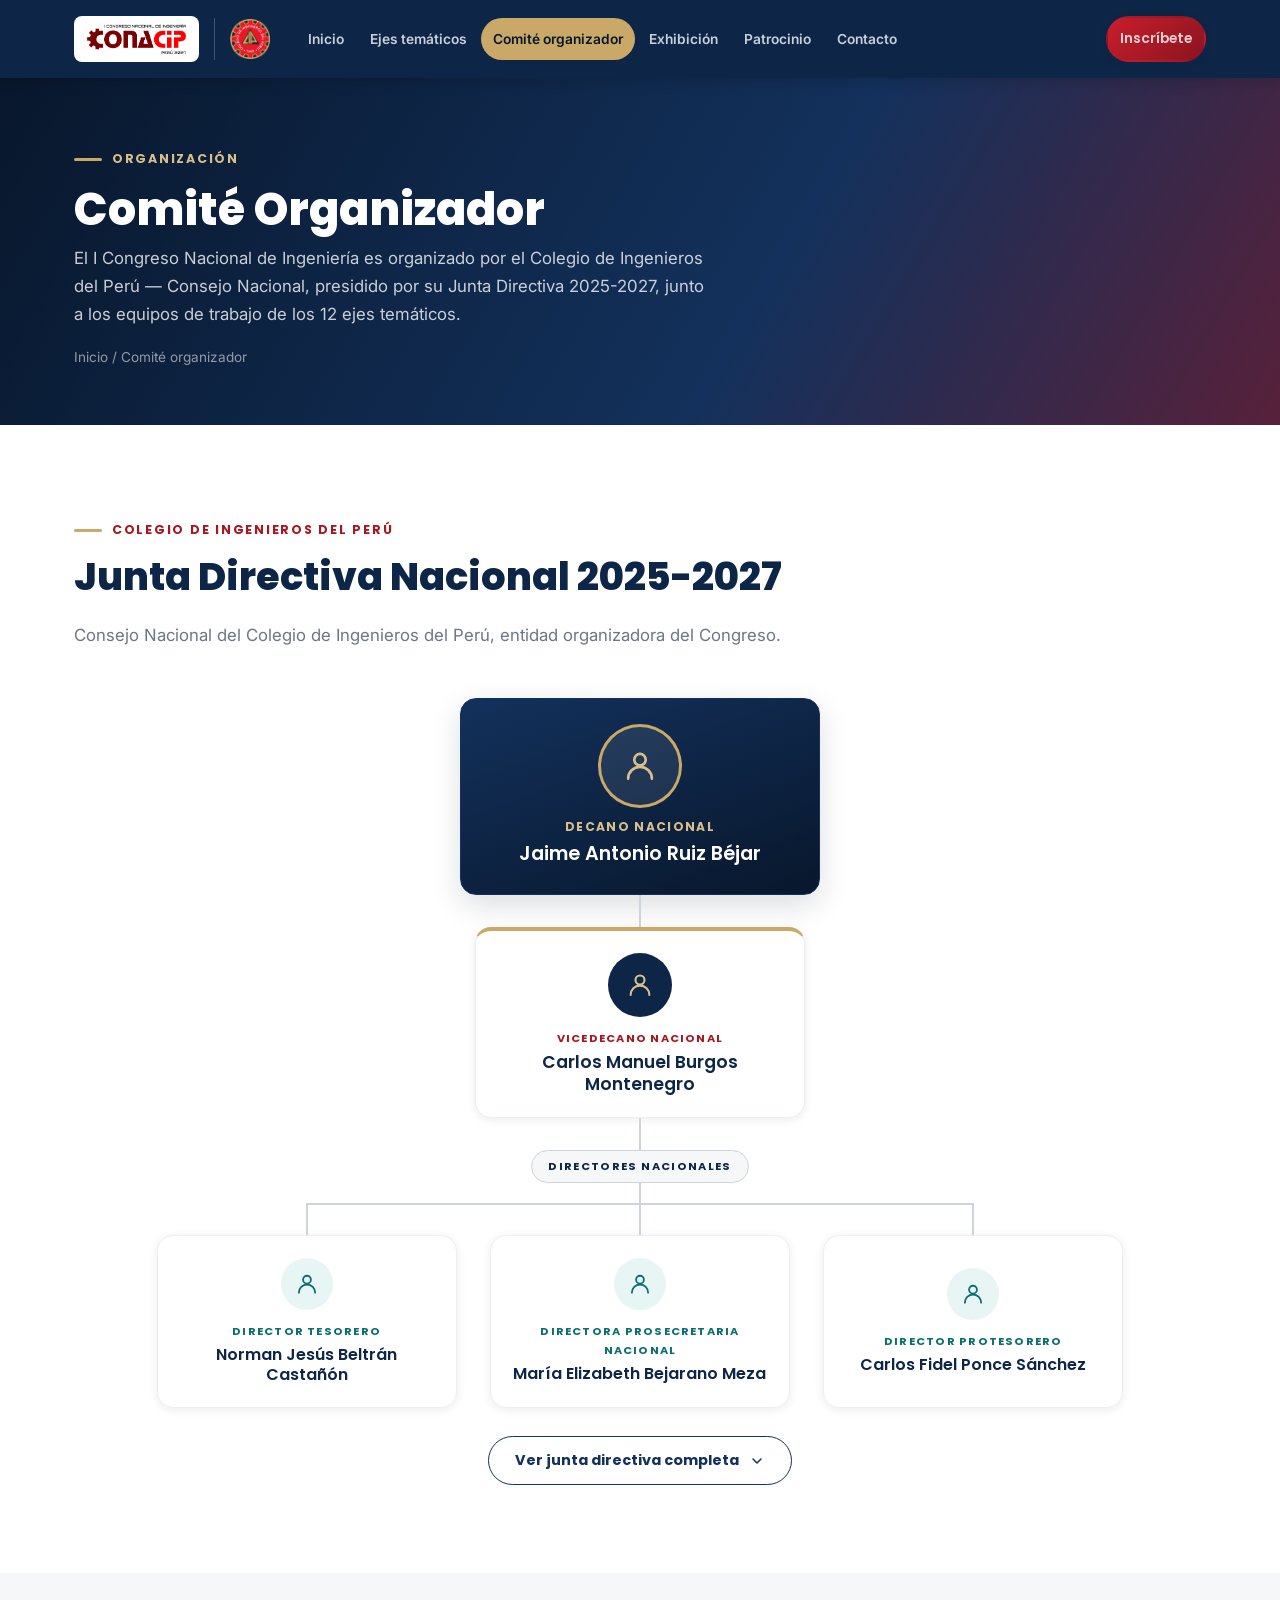
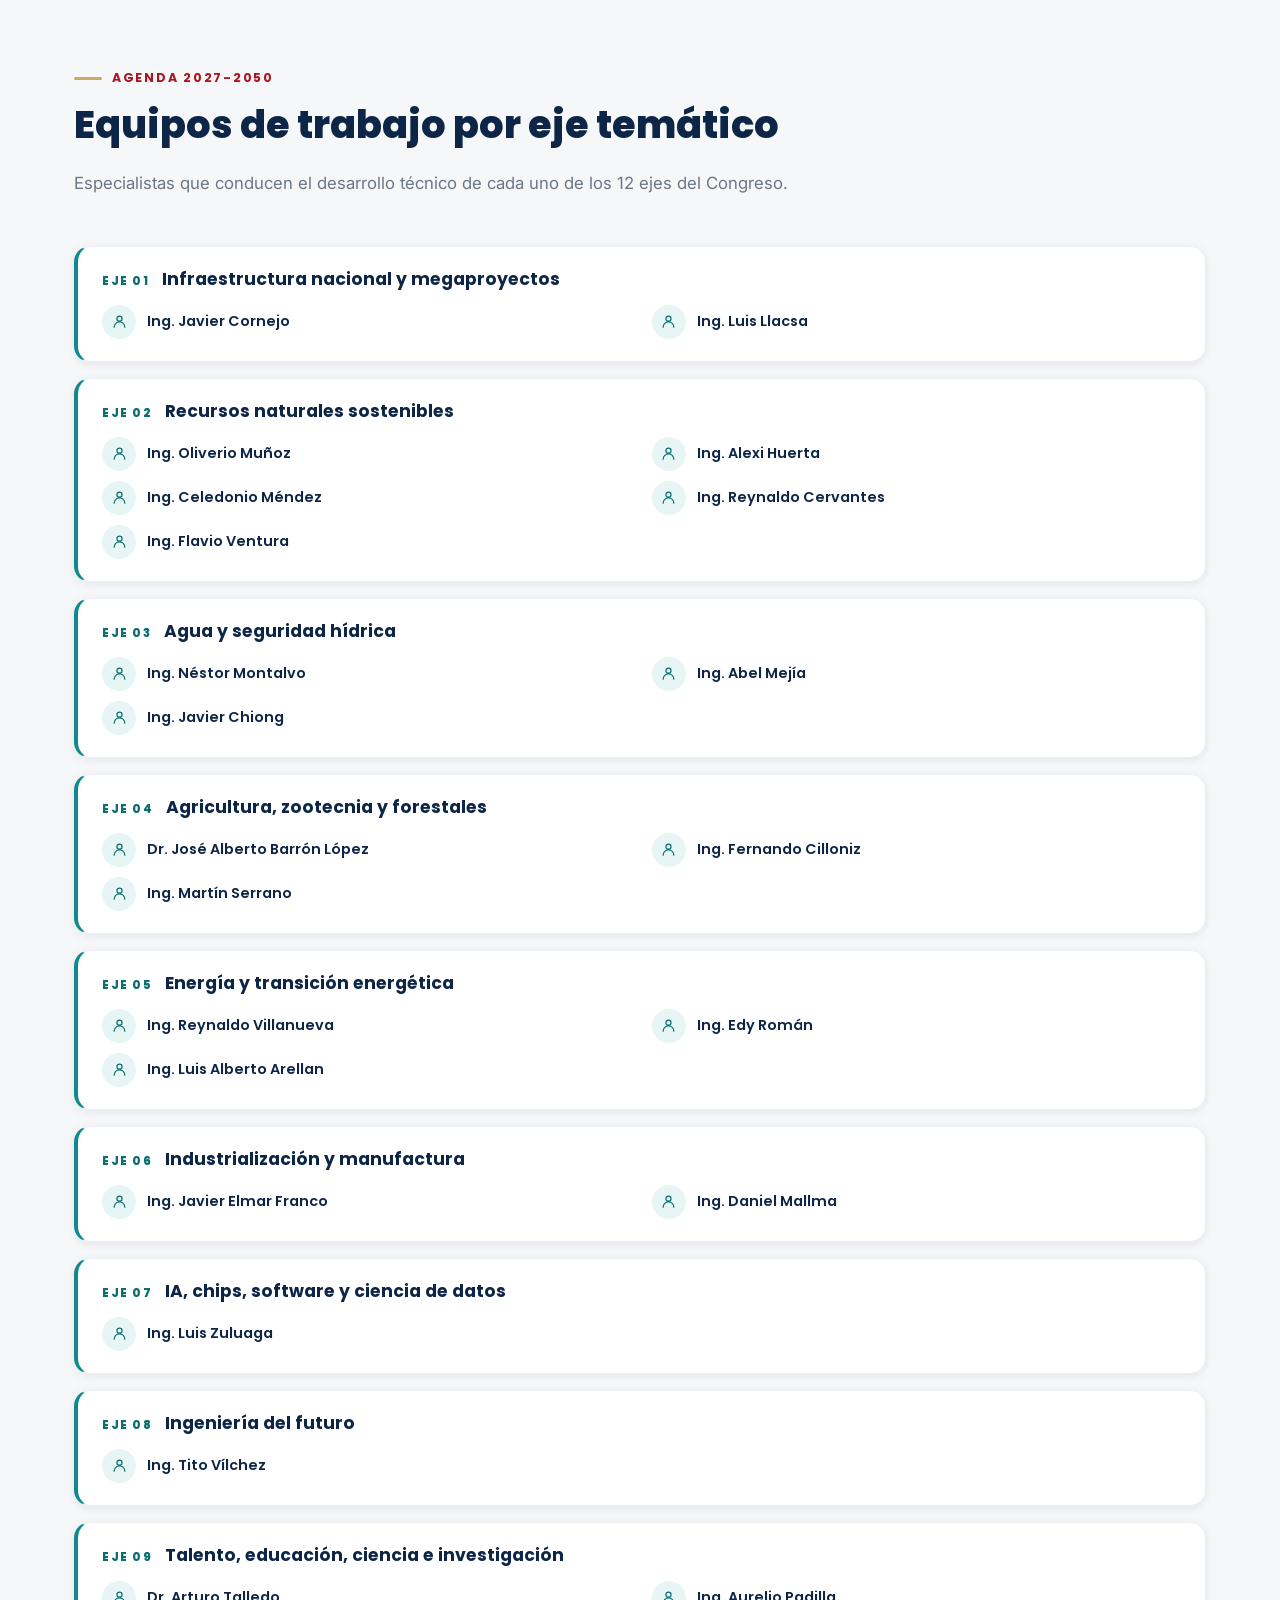
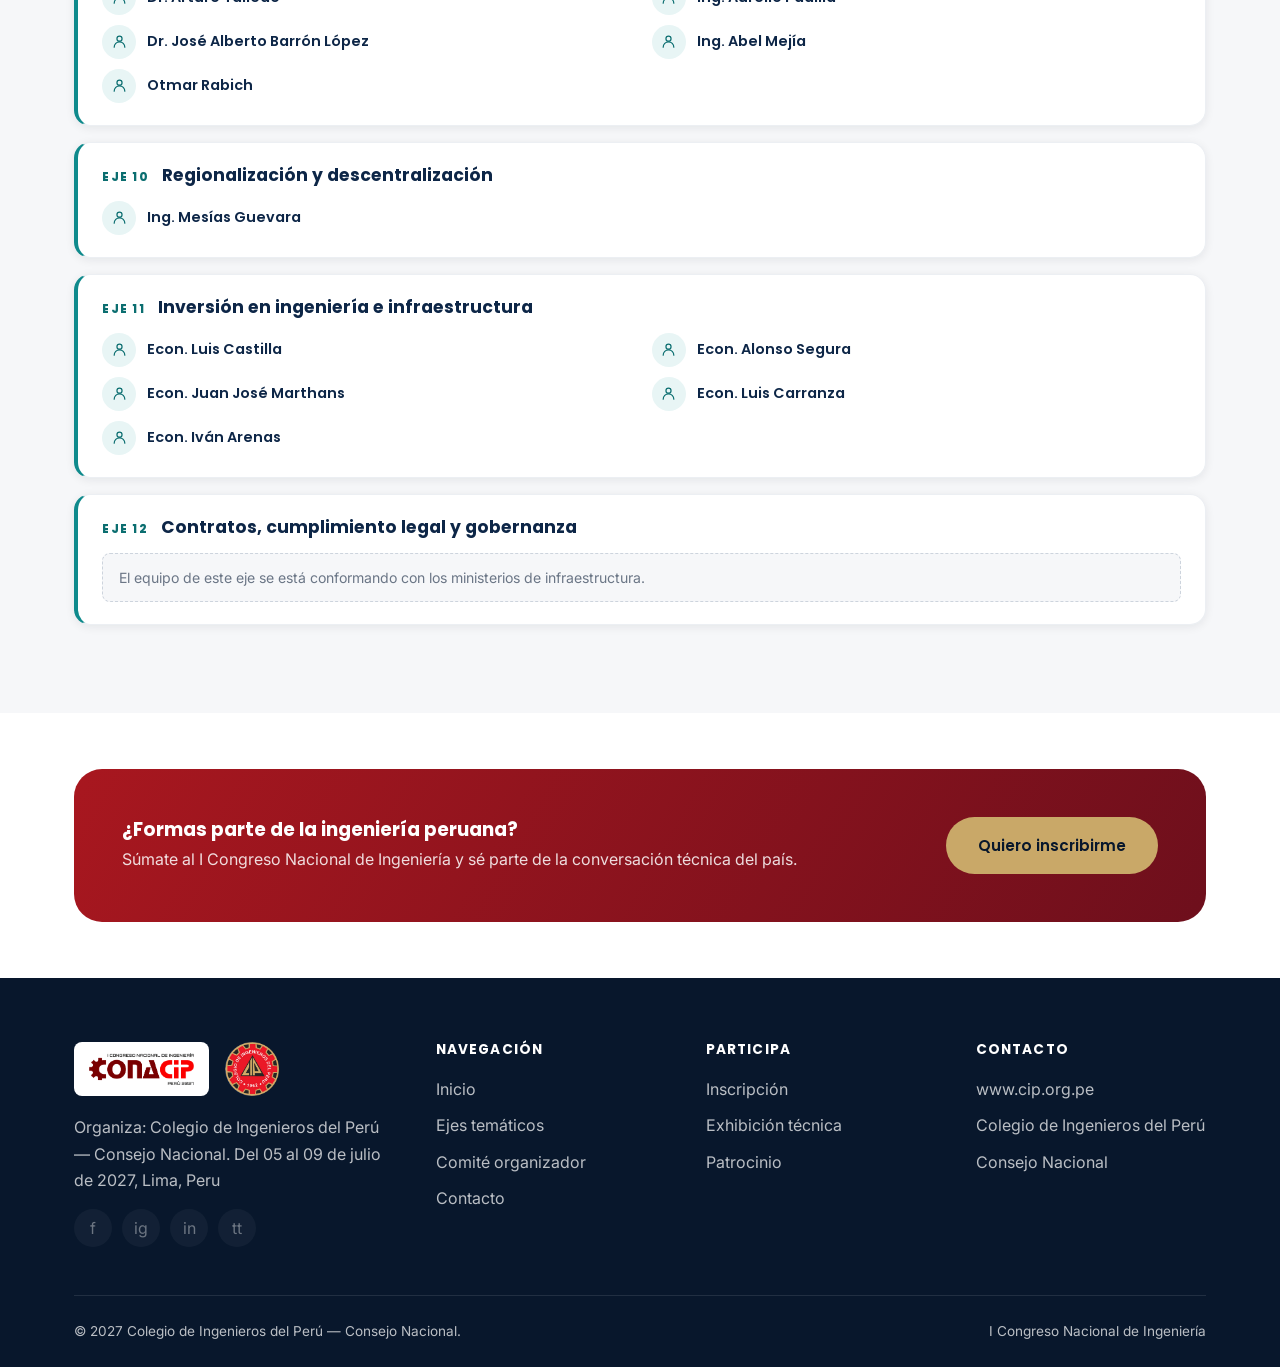
==== comite-organizador.html @ 2ddf4771 "Versión final para revisión" ====
<!DOCTYPE html>
<html lang="es">
<head>
<meta charset="UTF-8">
<meta name="viewport" content="width=device-width, initial-scale=1.0">
<title>Comité Organizador — I Congreso Nacional de Ingeniería 2027</title>
<meta name="description" content="Comité Organizador del I Congreso Nacional de Ingeniería: Junta Directiva 2025-2027 del Colegio de Ingenieros del Perú y equipos de trabajo de los 12 ejes temáticos.">
<link rel="preconnect" href="https://fonts.googleapis.com">
<link rel="preconnect" href="https://fonts.gstatic.com" crossorigin>
<link href="https://fonts.googleapis.com/css2?family=Inter:wght@400;500;600;700&family=Poppins:wght@600;700;800&display=swap" rel="stylesheet">
<link rel="stylesheet" href="css/styles.css">
<link rel="stylesheet" href="css/styles-v3.css">
<script>
/* Habilita la aparicion al hacer scroll antes del primer pintado, para que el
   contenido no se vea y luego se esconda. Si js/main.js no llega a activar el
   observador, el respaldo muestra todo igualmente. */
(function () {
  var d = document.documentElement;
  d.classList.add("reveal-on");
  setTimeout(function () {
    if (!d.classList.contains("reveal-ready")) d.classList.remove("reveal-on");
  }, 2500);
})();
</script>
</head>
<body class="v3">

<header class="site-header">
  <div class="container">
    <a href="index.html" class="brand-lockup" aria-label="I Congreso Nacional de Ingeniería — Colegio de Ingenieros del Perú">
      <span class="plate"><img src="assets/img/logo-conacip.png" alt="I Congreso Nacional de Ingeniería — CONACIP Perú 2027"></span>
      <span class="rule" aria-hidden="true"></span>
      <img src="assets/img/logo-cip-seal.png" alt="Colegio de Ingenieros del Perú" class="seal">
    </a>
    <nav class="nav">
      <a href="index.html">Inicio</a>
      <a href="ejes-tematicos.html">Ejes temáticos</a>
      <a href="comite-organizador.html" class="active">Comité organizador</a>
      <a href="exhibicion.html">Exhibición</a>
      <a href="patrocinio.html">Patrocinio</a>
      <a href="contacto.html">Contacto</a>
      <a href="inscripcion.html" class="btn btn-primary nav-cta">Inscríbete</a>
    </nav>
    <button class="nav-toggle" aria-label="Abrir menú" aria-expanded="false">
      <span></span><span></span><span></span>
    </button>
  </div>
</header>

<div class="page-header">
  <div class="container">
    <span class="eyebrow">Organización</span>
    <h1>Comité Organizador</h1>
    <p>El I Congreso Nacional de Ingeniería es organizado por el Colegio de Ingenieros del Perú — Consejo Nacional, presidido por su Junta Directiva 2025-2027, junto a los equipos de trabajo de los 12 ejes temáticos.</p>
    <p class="crumb"><a href="index.html">Inicio</a> / Comité organizador</p>
  </div>
</div>

<section>
  <div class="container">
    <div class="section-head">
      <span class="eyebrow">Colegio de Ingenieros del Perú</span>
      <h2>Junta Directiva Nacional 2025-2027</h2>
      <p>Consejo Nacional del Colegio de Ingenieros del Perú, entidad organizadora del Congreso.</p>
    </div>

    <!-- Junta Directiva Nacional en forma de organigrama:
         Decano > Vicedecano > Directores -->
    <div class="organigrama" role="list" aria-label="Organigrama de la Junta Directiva Nacional">
      <div class="org-nivel org-nivel-1" role="listitem">
        <div class="persona org-nodo org-decano">
          <span class="avatar"><svg viewBox="0 0 24 24" fill="none" stroke="currentColor" stroke-width="1.7" stroke-linecap="round" stroke-linejoin="round" aria-hidden="true"><circle cx="12" cy="8" r="3.6"/><path d="M4.5 20a7.5 7.5 0 0 1 15 0"/></svg></span>
          <div class="persona-datos">
            <span class="persona-cargo">Decano Nacional</span>
            <span class="persona-nombre">Jaime Antonio Ruiz Béjar</span>
          </div>
        </div>
      </div>

      <div class="org-nivel org-nivel-2" role="listitem">
        <div class="persona org-nodo org-vice">
          <span class="avatar"><svg viewBox="0 0 24 24" fill="none" stroke="currentColor" stroke-width="1.7" stroke-linecap="round" stroke-linejoin="round" aria-hidden="true"><circle cx="12" cy="8" r="3.6"/><path d="M4.5 20a7.5 7.5 0 0 1 15 0"/></svg></span>
          <div class="persona-datos">
            <span class="persona-cargo">Vicedecano Nacional</span>
            <span class="persona-nombre">Carlos Manuel Burgos Montenegro</span>
          </div>
        </div>
      </div>

      <div class="org-nivel org-nivel-3" role="listitem">
        <span class="org-etiqueta">Directores Nacionales</span>
        <div class="org-ramas">
          <div class="org-rama">
            <div class="persona org-nodo">
              <span class="avatar"><svg viewBox="0 0 24 24" fill="none" stroke="currentColor" stroke-width="1.7" stroke-linecap="round" stroke-linejoin="round" aria-hidden="true"><circle cx="12" cy="8" r="3.6"/><path d="M4.5 20a7.5 7.5 0 0 1 15 0"/></svg></span>
              <div class="persona-datos">
                <span class="persona-cargo">Director Tesorero</span>
                <span class="persona-nombre">Norman Jesús Beltrán Castañón</span>
              </div>
            </div>
          </div>
          <div class="org-rama">
            <div class="persona org-nodo">
              <span class="avatar"><svg viewBox="0 0 24 24" fill="none" stroke="currentColor" stroke-width="1.7" stroke-linecap="round" stroke-linejoin="round" aria-hidden="true"><circle cx="12" cy="8" r="3.6"/><path d="M4.5 20a7.5 7.5 0 0 1 15 0"/></svg></span>
              <div class="persona-datos">
                <span class="persona-cargo">Directora Prosecretaria Nacional</span>
                <span class="persona-nombre">María Elizabeth Bejarano Meza</span>
              </div>
            </div>
          </div>
          <div class="org-rama">
            <div class="persona org-nodo">
              <span class="avatar"><svg viewBox="0 0 24 24" fill="none" stroke="currentColor" stroke-width="1.7" stroke-linecap="round" stroke-linejoin="round" aria-hidden="true"><circle cx="12" cy="8" r="3.6"/><path d="M4.5 20a7.5 7.5 0 0 1 15 0"/></svg></span>
              <div class="persona-datos">
                <span class="persona-cargo">Director Protesorero</span>
                <span class="persona-nombre">Carlos Fidel Ponce Sánchez</span>
              </div>
            </div>
          </div>
        </div>
      </div>
    </div>

    <div class="ver-completo">
      <!-- El panel de abajo empieza abierto; js/main.js lo cierra al cargar.
           Asi, si el JavaScript falla, la informacion sigue estando visible. -->
      <button type="button" class="btn-ver" data-ver-completo
              aria-expanded="true" aria-controls="junta-completa">
        <span>Ver junta directiva completa</span>
        <svg viewBox="0 0 24 24" fill="none" stroke="currentColor" stroke-width="2.2"
             stroke-linecap="round" stroke-linejoin="round" aria-hidden="true">
          <path d="M6 9l6 6 6-6"/>
        </svg>
      </button>
    </div>

    <div class="panel-junta" id="junta-completa">
      <div class="bloque">
        <h3>Past Decana Nacional</h3>
        <div class="personas">
          <div class="persona">
            <span class="avatar"><svg viewBox="0 0 24 24" fill="none" stroke="currentColor" stroke-width="1.7" stroke-linecap="round" stroke-linejoin="round" aria-hidden="true"><circle cx="12" cy="8" r="3.6"/><path d="M4.5 20a7.5 7.5 0 0 1 15 0"/></svg></span>
            <div class="persona-datos">
              <span class="persona-cargo">Past Decana Nacional</span>
              <span class="persona-nombre">María del Carmen Ponce Mejía</span>
            </div>
          </div>
        </div>
      </div>

      <div class="bloque">
        <h3>Decanos de Consejos Departamentales</h3>
        <div class="personas">
          <div class="persona">
            <span class="avatar"><svg viewBox="0 0 24 24" fill="none" stroke="currentColor" stroke-width="1.7" stroke-linecap="round" stroke-linejoin="round" aria-hidden="true"><circle cx="12" cy="8" r="3.6"/><path d="M4.5 20a7.5 7.5 0 0 1 15 0"/></svg></span>
            <div class="persona-datos">
              <span class="persona-cargo">Decano CD Amazonas</span>
              <span class="persona-nombre">Carlos Humberto Durango Guerra</span>
            </div>
          </div>
          <div class="persona">
            <span class="avatar"><svg viewBox="0 0 24 24" fill="none" stroke="currentColor" stroke-width="1.7" stroke-linecap="round" stroke-linejoin="round" aria-hidden="true"><circle cx="12" cy="8" r="3.6"/><path d="M4.5 20a7.5 7.5 0 0 1 15 0"/></svg></span>
            <div class="persona-datos">
              <span class="persona-cargo">Decano CD Apurímac</span>
              <span class="persona-nombre">William Hurtado Casaverde</span>
            </div>
          </div>
          <div class="persona">
            <span class="avatar"><svg viewBox="0 0 24 24" fill="none" stroke="currentColor" stroke-width="1.7" stroke-linecap="round" stroke-linejoin="round" aria-hidden="true"><circle cx="12" cy="8" r="3.6"/><path d="M4.5 20a7.5 7.5 0 0 1 15 0"/></svg></span>
            <div class="persona-datos">
              <span class="persona-cargo">Decano CD Huancavelica</span>
              <span class="persona-nombre">José Cayllahua Castro</span>
            </div>
          </div>
          <div class="persona">
            <span class="avatar"><svg viewBox="0 0 24 24" fill="none" stroke="currentColor" stroke-width="1.7" stroke-linecap="round" stroke-linejoin="round" aria-hidden="true"><circle cx="12" cy="8" r="3.6"/><path d="M4.5 20a7.5 7.5 0 0 1 15 0"/></svg></span>
            <div class="persona-datos">
              <span class="persona-cargo">Decano CD Huánuco</span>
              <span class="persona-nombre">Fernando Husserl Espinoza Soto</span>
            </div>
          </div>
          <div class="persona">
            <span class="avatar"><svg viewBox="0 0 24 24" fill="none" stroke="currentColor" stroke-width="1.7" stroke-linecap="round" stroke-linejoin="round" aria-hidden="true"><circle cx="12" cy="8" r="3.6"/><path d="M4.5 20a7.5 7.5 0 0 1 15 0"/></svg></span>
            <div class="persona-datos">
              <span class="persona-cargo">Decano CD Ica</span>
              <span class="persona-nombre">Ángel Rosan Huanca Borda</span>
            </div>
          </div>
          <div class="persona">
            <span class="avatar"><svg viewBox="0 0 24 24" fill="none" stroke="currentColor" stroke-width="1.7" stroke-linecap="round" stroke-linejoin="round" aria-hidden="true"><circle cx="12" cy="8" r="3.6"/><path d="M4.5 20a7.5 7.5 0 0 1 15 0"/></svg></span>
            <div class="persona-datos">
              <span class="persona-cargo">Decano CD Junín</span>
              <span class="persona-nombre">Nilo Maximino Fernández Aquino</span>
            </div>
          </div>
          <div class="persona">
            <span class="avatar"><svg viewBox="0 0 24 24" fill="none" stroke="currentColor" stroke-width="1.7" stroke-linecap="round" stroke-linejoin="round" aria-hidden="true"><circle cx="12" cy="8" r="3.6"/><path d="M4.5 20a7.5 7.5 0 0 1 15 0"/></svg></span>
            <div class="persona-datos">
              <span class="persona-cargo">Decano CD Loreto</span>
              <span class="persona-nombre">Jimmy Max Ramírez Villacorta</span>
            </div>
          </div>
          <div class="persona">
            <span class="avatar"><svg viewBox="0 0 24 24" fill="none" stroke="currentColor" stroke-width="1.7" stroke-linecap="round" stroke-linejoin="round" aria-hidden="true"><circle cx="12" cy="8" r="3.6"/><path d="M4.5 20a7.5 7.5 0 0 1 15 0"/></svg></span>
            <div class="persona-datos">
              <span class="persona-cargo">Decano CD Pasco</span>
              <span class="persona-nombre">Eduardo Juan Rojas Quispe</span>
            </div>
          </div>
          <div class="persona">
            <span class="avatar"><svg viewBox="0 0 24 24" fill="none" stroke="currentColor" stroke-width="1.7" stroke-linecap="round" stroke-linejoin="round" aria-hidden="true"><circle cx="12" cy="8" r="3.6"/><path d="M4.5 20a7.5 7.5 0 0 1 15 0"/></svg></span>
            <div class="persona-datos">
              <span class="persona-cargo">Decano CD Puno</span>
              <span class="persona-nombre">Wilhem Rogger Limachi Viamonte</span>
            </div>
          </div>
          <div class="persona">
            <span class="avatar"><svg viewBox="0 0 24 24" fill="none" stroke="currentColor" stroke-width="1.7" stroke-linecap="round" stroke-linejoin="round" aria-hidden="true"><circle cx="12" cy="8" r="3.6"/><path d="M4.5 20a7.5 7.5 0 0 1 15 0"/></svg></span>
            <div class="persona-datos">
              <span class="persona-cargo">Decano CD Tacna</span>
              <span class="persona-nombre">Rómulo Martín Chapi Riquelme</span>
            </div>
          </div>
          <div class="persona">
            <span class="avatar"><svg viewBox="0 0 24 24" fill="none" stroke="currentColor" stroke-width="1.7" stroke-linecap="round" stroke-linejoin="round" aria-hidden="true"><circle cx="12" cy="8" r="3.6"/><path d="M4.5 20a7.5 7.5 0 0 1 15 0"/></svg></span>
            <div class="persona-datos">
              <span class="persona-cargo">Decano CD Ucayali</span>
              <span class="persona-nombre">Manuel Antonio Gómez Ramírez</span>
            </div>
          </div>
        </div>
      </div>

      <p class="fuente-oficial">Relación oficial de directivos en
        <a href="https://www.cip.org.pe/directivos/" target="_blank" rel="noopener">cip.org.pe/directivos</a>.</p>
    </div>
  </div>
</section>

<section class="bg-gray">
  <div class="container">
    <div class="section-head">
      <span class="eyebrow">Agenda 2027-2050</span>
      <h2>Equipos de trabajo por eje temático</h2>
      <p>Especialistas que conducen el desarrollo técnico de cada uno de los 12 ejes del Congreso.</p>
    </div>

    <div class="equipos">
      <article class="equipo">
        <div class="equipo-head">
          <span class="equipo-num">Eje 01</span>
          <h3><a href="eje.html?eje=1">Infraestructura nacional y megaproyectos</a></h3>
        </div>
        <ul class="equipo-miembros">
          <li><span class="avatar"><svg viewBox="0 0 24 24" fill="none" stroke="currentColor" stroke-width="1.7" stroke-linecap="round" stroke-linejoin="round" aria-hidden="true"><circle cx="12" cy="8" r="3.6"/><path d="M4.5 20a7.5 7.5 0 0 1 15 0"/></svg></span><b>Ing. Javier Cornejo</b></li>
          <li><span class="avatar"><svg viewBox="0 0 24 24" fill="none" stroke="currentColor" stroke-width="1.7" stroke-linecap="round" stroke-linejoin="round" aria-hidden="true"><circle cx="12" cy="8" r="3.6"/><path d="M4.5 20a7.5 7.5 0 0 1 15 0"/></svg></span><b>Ing. Luis Llacsa</b></li>
        </ul>
      </article>
      <article class="equipo">
        <div class="equipo-head">
          <span class="equipo-num">Eje 02</span>
          <h3><a href="eje.html?eje=2">Recursos naturales sostenibles</a></h3>
        </div>
        <ul class="equipo-miembros">
          <li><span class="avatar"><svg viewBox="0 0 24 24" fill="none" stroke="currentColor" stroke-width="1.7" stroke-linecap="round" stroke-linejoin="round" aria-hidden="true"><circle cx="12" cy="8" r="3.6"/><path d="M4.5 20a7.5 7.5 0 0 1 15 0"/></svg></span><b>Ing. Oliverio Muñoz</b></li>
          <li><span class="avatar"><svg viewBox="0 0 24 24" fill="none" stroke="currentColor" stroke-width="1.7" stroke-linecap="round" stroke-linejoin="round" aria-hidden="true"><circle cx="12" cy="8" r="3.6"/><path d="M4.5 20a7.5 7.5 0 0 1 15 0"/></svg></span><b>Ing. Alexi Huerta</b></li>
          <li><span class="avatar"><svg viewBox="0 0 24 24" fill="none" stroke="currentColor" stroke-width="1.7" stroke-linecap="round" stroke-linejoin="round" aria-hidden="true"><circle cx="12" cy="8" r="3.6"/><path d="M4.5 20a7.5 7.5 0 0 1 15 0"/></svg></span><b>Ing. Celedonio Méndez</b></li>
          <li><span class="avatar"><svg viewBox="0 0 24 24" fill="none" stroke="currentColor" stroke-width="1.7" stroke-linecap="round" stroke-linejoin="round" aria-hidden="true"><circle cx="12" cy="8" r="3.6"/><path d="M4.5 20a7.5 7.5 0 0 1 15 0"/></svg></span><b>Ing. Reynaldo Cervantes</b></li>
          <li><span class="avatar"><svg viewBox="0 0 24 24" fill="none" stroke="currentColor" stroke-width="1.7" stroke-linecap="round" stroke-linejoin="round" aria-hidden="true"><circle cx="12" cy="8" r="3.6"/><path d="M4.5 20a7.5 7.5 0 0 1 15 0"/></svg></span><b>Ing. Flavio Ventura</b></li>
        </ul>
      </article>
      <article class="equipo">
        <div class="equipo-head">
          <span class="equipo-num">Eje 03</span>
          <h3><a href="eje.html?eje=3">Agua y seguridad hídrica</a></h3>
        </div>
        <ul class="equipo-miembros">
          <li><span class="avatar"><svg viewBox="0 0 24 24" fill="none" stroke="currentColor" stroke-width="1.7" stroke-linecap="round" stroke-linejoin="round" aria-hidden="true"><circle cx="12" cy="8" r="3.6"/><path d="M4.5 20a7.5 7.5 0 0 1 15 0"/></svg></span><b>Ing. Néstor Montalvo</b></li>
          <li><span class="avatar"><svg viewBox="0 0 24 24" fill="none" stroke="currentColor" stroke-width="1.7" stroke-linecap="round" stroke-linejoin="round" aria-hidden="true"><circle cx="12" cy="8" r="3.6"/><path d="M4.5 20a7.5 7.5 0 0 1 15 0"/></svg></span><b>Ing. Abel Mejía</b></li>
          <li><span class="avatar"><svg viewBox="0 0 24 24" fill="none" stroke="currentColor" stroke-width="1.7" stroke-linecap="round" stroke-linejoin="round" aria-hidden="true"><circle cx="12" cy="8" r="3.6"/><path d="M4.5 20a7.5 7.5 0 0 1 15 0"/></svg></span><b>Ing. Javier Chiong</b></li>
        </ul>
      </article>
      <article class="equipo">
        <div class="equipo-head">
          <span class="equipo-num">Eje 04</span>
          <h3><a href="eje.html?eje=4">Agricultura, zootecnia y forestales</a></h3>
        </div>
        <ul class="equipo-miembros">
          <li><span class="avatar"><svg viewBox="0 0 24 24" fill="none" stroke="currentColor" stroke-width="1.7" stroke-linecap="round" stroke-linejoin="round" aria-hidden="true"><circle cx="12" cy="8" r="3.6"/><path d="M4.5 20a7.5 7.5 0 0 1 15 0"/></svg></span><b>Dr. José Alberto Barrón López</b></li>
          <li><span class="avatar"><svg viewBox="0 0 24 24" fill="none" stroke="currentColor" stroke-width="1.7" stroke-linecap="round" stroke-linejoin="round" aria-hidden="true"><circle cx="12" cy="8" r="3.6"/><path d="M4.5 20a7.5 7.5 0 0 1 15 0"/></svg></span><b>Ing. Fernando Cilloniz</b></li>
          <li><span class="avatar"><svg viewBox="0 0 24 24" fill="none" stroke="currentColor" stroke-width="1.7" stroke-linecap="round" stroke-linejoin="round" aria-hidden="true"><circle cx="12" cy="8" r="3.6"/><path d="M4.5 20a7.5 7.5 0 0 1 15 0"/></svg></span><b>Ing. Martín Serrano</b></li>
        </ul>
      </article>
      <article class="equipo">
        <div class="equipo-head">
          <span class="equipo-num">Eje 05</span>
          <h3><a href="eje.html?eje=5">Energía y transición energética</a></h3>
        </div>
        <ul class="equipo-miembros">
          <li><span class="avatar"><svg viewBox="0 0 24 24" fill="none" stroke="currentColor" stroke-width="1.7" stroke-linecap="round" stroke-linejoin="round" aria-hidden="true"><circle cx="12" cy="8" r="3.6"/><path d="M4.5 20a7.5 7.5 0 0 1 15 0"/></svg></span><b>Ing. Reynaldo Villanueva</b></li>
          <li><span class="avatar"><svg viewBox="0 0 24 24" fill="none" stroke="currentColor" stroke-width="1.7" stroke-linecap="round" stroke-linejoin="round" aria-hidden="true"><circle cx="12" cy="8" r="3.6"/><path d="M4.5 20a7.5 7.5 0 0 1 15 0"/></svg></span><b>Ing. Edy Román</b></li>
          <li><span class="avatar"><svg viewBox="0 0 24 24" fill="none" stroke="currentColor" stroke-width="1.7" stroke-linecap="round" stroke-linejoin="round" aria-hidden="true"><circle cx="12" cy="8" r="3.6"/><path d="M4.5 20a7.5 7.5 0 0 1 15 0"/></svg></span><b>Ing. Luis Alberto Arellan</b></li>
        </ul>
      </article>
      <article class="equipo">
        <div class="equipo-head">
          <span class="equipo-num">Eje 06</span>
          <h3><a href="eje.html?eje=6">Industrialización y manufactura</a></h3>
        </div>
        <ul class="equipo-miembros">
          <li><span class="avatar"><svg viewBox="0 0 24 24" fill="none" stroke="currentColor" stroke-width="1.7" stroke-linecap="round" stroke-linejoin="round" aria-hidden="true"><circle cx="12" cy="8" r="3.6"/><path d="M4.5 20a7.5 7.5 0 0 1 15 0"/></svg></span><b>Ing. Javier Elmar Franco</b></li>
          <li><span class="avatar"><svg viewBox="0 0 24 24" fill="none" stroke="currentColor" stroke-width="1.7" stroke-linecap="round" stroke-linejoin="round" aria-hidden="true"><circle cx="12" cy="8" r="3.6"/><path d="M4.5 20a7.5 7.5 0 0 1 15 0"/></svg></span><b>Ing. Daniel Mallma</b></li>
        </ul>
      </article>
      <article class="equipo">
        <div class="equipo-head">
          <span class="equipo-num">Eje 07</span>
          <h3><a href="eje.html?eje=7">IA, chips, software y ciencia de datos</a></h3>
        </div>
        <ul class="equipo-miembros">
          <li><span class="avatar"><svg viewBox="0 0 24 24" fill="none" stroke="currentColor" stroke-width="1.7" stroke-linecap="round" stroke-linejoin="round" aria-hidden="true"><circle cx="12" cy="8" r="3.6"/><path d="M4.5 20a7.5 7.5 0 0 1 15 0"/></svg></span><b>Ing. Luis Zuluaga</b></li>
        </ul>
      </article>
      <article class="equipo">
        <div class="equipo-head">
          <span class="equipo-num">Eje 08</span>
          <h3><a href="eje.html?eje=8">Ingeniería del futuro</a></h3>
        </div>
        <ul class="equipo-miembros">
          <li><span class="avatar"><svg viewBox="0 0 24 24" fill="none" stroke="currentColor" stroke-width="1.7" stroke-linecap="round" stroke-linejoin="round" aria-hidden="true"><circle cx="12" cy="8" r="3.6"/><path d="M4.5 20a7.5 7.5 0 0 1 15 0"/></svg></span><b>Ing. Tito Vílchez</b></li>
        </ul>
      </article>
      <article class="equipo">
        <div class="equipo-head">
          <span class="equipo-num">Eje 09</span>
          <h3><a href="eje.html?eje=9">Talento, educación, ciencia e investigación</a></h3>
        </div>
        <ul class="equipo-miembros">
          <li><span class="avatar"><svg viewBox="0 0 24 24" fill="none" stroke="currentColor" stroke-width="1.7" stroke-linecap="round" stroke-linejoin="round" aria-hidden="true"><circle cx="12" cy="8" r="3.6"/><path d="M4.5 20a7.5 7.5 0 0 1 15 0"/></svg></span><b>Dr. Arturo Talledo</b></li>
          <li><span class="avatar"><svg viewBox="0 0 24 24" fill="none" stroke="currentColor" stroke-width="1.7" stroke-linecap="round" stroke-linejoin="round" aria-hidden="true"><circle cx="12" cy="8" r="3.6"/><path d="M4.5 20a7.5 7.5 0 0 1 15 0"/></svg></span><b>Ing. Aurelio Padilla</b></li>
          <li><span class="avatar"><svg viewBox="0 0 24 24" fill="none" stroke="currentColor" stroke-width="1.7" stroke-linecap="round" stroke-linejoin="round" aria-hidden="true"><circle cx="12" cy="8" r="3.6"/><path d="M4.5 20a7.5 7.5 0 0 1 15 0"/></svg></span><b>Dr. José Alberto Barrón López</b></li>
          <li><span class="avatar"><svg viewBox="0 0 24 24" fill="none" stroke="currentColor" stroke-width="1.7" stroke-linecap="round" stroke-linejoin="round" aria-hidden="true"><circle cx="12" cy="8" r="3.6"/><path d="M4.5 20a7.5 7.5 0 0 1 15 0"/></svg></span><b>Ing. Abel Mejía</b></li>
          <li><span class="avatar"><svg viewBox="0 0 24 24" fill="none" stroke="currentColor" stroke-width="1.7" stroke-linecap="round" stroke-linejoin="round" aria-hidden="true"><circle cx="12" cy="8" r="3.6"/><path d="M4.5 20a7.5 7.5 0 0 1 15 0"/></svg></span><b>Otmar Rabich</b></li>
        </ul>
      </article>
      <article class="equipo">
        <div class="equipo-head">
          <span class="equipo-num">Eje 10</span>
          <h3><a href="eje.html?eje=10">Regionalización y descentralización</a></h3>
        </div>
        <ul class="equipo-miembros">
          <li><span class="avatar"><svg viewBox="0 0 24 24" fill="none" stroke="currentColor" stroke-width="1.7" stroke-linecap="round" stroke-linejoin="round" aria-hidden="true"><circle cx="12" cy="8" r="3.6"/><path d="M4.5 20a7.5 7.5 0 0 1 15 0"/></svg></span><b>Ing. Mesías Guevara</b></li>
        </ul>
      </article>
      <article class="equipo">
        <div class="equipo-head">
          <span class="equipo-num">Eje 11</span>
          <h3><a href="eje.html?eje=11">Inversión en ingeniería e infraestructura</a></h3>
        </div>
        <ul class="equipo-miembros">
          <li><span class="avatar"><svg viewBox="0 0 24 24" fill="none" stroke="currentColor" stroke-width="1.7" stroke-linecap="round" stroke-linejoin="round" aria-hidden="true"><circle cx="12" cy="8" r="3.6"/><path d="M4.5 20a7.5 7.5 0 0 1 15 0"/></svg></span><b>Econ. Luis Castilla</b></li>
          <li><span class="avatar"><svg viewBox="0 0 24 24" fill="none" stroke="currentColor" stroke-width="1.7" stroke-linecap="round" stroke-linejoin="round" aria-hidden="true"><circle cx="12" cy="8" r="3.6"/><path d="M4.5 20a7.5 7.5 0 0 1 15 0"/></svg></span><b>Econ. Alonso Segura</b></li>
          <li><span class="avatar"><svg viewBox="0 0 24 24" fill="none" stroke="currentColor" stroke-width="1.7" stroke-linecap="round" stroke-linejoin="round" aria-hidden="true"><circle cx="12" cy="8" r="3.6"/><path d="M4.5 20a7.5 7.5 0 0 1 15 0"/></svg></span><b>Econ. Juan José Marthans</b></li>
          <li><span class="avatar"><svg viewBox="0 0 24 24" fill="none" stroke="currentColor" stroke-width="1.7" stroke-linecap="round" stroke-linejoin="round" aria-hidden="true"><circle cx="12" cy="8" r="3.6"/><path d="M4.5 20a7.5 7.5 0 0 1 15 0"/></svg></span><b>Econ. Luis Carranza</b></li>
          <li><span class="avatar"><svg viewBox="0 0 24 24" fill="none" stroke="currentColor" stroke-width="1.7" stroke-linecap="round" stroke-linejoin="round" aria-hidden="true"><circle cx="12" cy="8" r="3.6"/><path d="M4.5 20a7.5 7.5 0 0 1 15 0"/></svg></span><b>Econ. Iván Arenas</b></li>
        </ul>
      </article>
      <article class="equipo">
        <div class="equipo-head">
          <span class="equipo-num">Eje 12</span>
          <h3><a href="eje.html?eje=12">Contratos, cumplimiento legal y gobernanza</a></h3>
        </div>
        <p class="equipo-pendiente">El equipo de este eje se está conformando con los ministerios de infraestructura.</p>
      </article>
    </div>
  </div>
</section>

<section class="tight">
  <div class="container">
    <div class="cta-banner">
      <div>
        <h3>¿Formas parte de la ingeniería peruana?</h3>
        <p>Súmate al I Congreso Nacional de Ingeniería y sé parte de la conversación técnica del país.</p>
      </div>
      <a href="inscripcion.html" class="btn btn-gold">Quiero inscribirme</a>
    </div>
  </div>
</section>

<footer class="site-footer">
  <div class="container">
    <div class="footer-grid">
      <div class="footer-col">
        <div class="footer-brand">
          <span class="mark-badge"><img src="assets/img/logo-conacip.png" alt="I Congreso Nacional de Ingeniería"></span>
          <img class="seal" src="assets/img/logo-cip-seal.png" alt="Colegio de Ingenieros del Perú">
        </div>
        <p>Organiza: Colegio de Ingenieros del Perú — Consejo Nacional. Del 05 al 09 de julio de 2027, Lima, Peru</p>
        <div class="footer-social">
          <a href="#" aria-label="Facebook (próximamente)" title="Próximamente">f</a>
          <a href="#" aria-label="Instagram (próximamente)" title="Próximamente">ig</a>
          <a href="#" aria-label="LinkedIn (próximamente)" title="Próximamente">in</a>
          <a href="#" aria-label="TikTok (próximamente)" title="Próximamente">tt</a>
        </div>
      </div>
      <div class="footer-col">
        <h4>Navegación</h4>
        <ul>
          <li><a href="index.html">Inicio</a></li>
          <li><a href="ejes-tematicos.html">Ejes temáticos</a></li>
          <li><a href="comite-organizador.html">Comité organizador</a></li>
          <li><a href="contacto.html">Contacto</a></li>
        </ul>
      </div>
      <div class="footer-col">
        <h4>Participa</h4>
        <ul>
          <li><a href="inscripcion.html">Inscripción</a></li>
          <li><a href="exhibicion.html">Exhibición técnica</a></li>
          <li><a href="patrocinio.html">Patrocinio</a></li>
        </ul>
      </div>
      <div class="footer-col">
        <h4>Contacto</h4>
        <ul>
          <li><a href="https://www.cip.org.pe" target="_blank" rel="noopener">www.cip.org.pe</a></li>
          <li>Colegio de Ingenieros del Perú</li>
          <li>Consejo Nacional</li>
        </ul>
      </div>
    </div>
    <div class="footer-bottom">
      <span>© 2027 Colegio de Ingenieros del Perú — Consejo Nacional.</span>
      <span>I Congreso Nacional de Ingeniería</span>
    </div>
  </div>
</footer>

<script src="js/main.js"></script>
</body>
</html>
---- css/styles.css ----
/* ==========================================================================
   I Congreso Nacional de Ingeniería — CIP-CN 2027
   ========================================================================== */

:root {
  --navy-950: #08172c;
  --navy-900: #0d2647;
  --navy-800: #13315c;
  --navy-700: #1c4272;
  --red-900: #6e0f1c;
  --red-800: #8b1420;
  --red-700: #a8171f;
  --red-600: #c81e2c;
  --gold-500: #c9a868;
  --gold-400: #d9bd8a;
  --gray-050: #f6f7f9;
  --gray-100: #eceff3;
  --gray-300: #cdd4dd;
  --gray-500: #6b7686;
  --gray-700: #3c4652;
  --white: #ffffff;

  --font-head: "Poppins", "Montserrat", system-ui, sans-serif;
  --font-body: "Inter", system-ui, -apple-system, sans-serif;

  --radius-sm: 8px;
  --radius-md: 16px;
  --radius-lg: 28px;
  --radius-pill: 999px;

  --shadow-sm: 0 2px 10px rgba(8, 23, 44, 0.08);
  --shadow-md: 0 10px 30px rgba(8, 23, 44, 0.14);
  --shadow-lg: 0 20px 50px rgba(8, 23, 44, 0.22);

  --container-w: 1180px;
}

/* Reset ------------------------------------------------------------------ */

*, *::before, *::after { box-sizing: border-box; }
html { scroll-behavior: smooth; }
body {
  margin: 0;
  font-family: var(--font-body);
  color: var(--gray-700);
  background: var(--white);
  line-height: 1.65;
  -webkit-font-smoothing: antialiased;
}
img { max-width: 100%; display: block; }
a { color: inherit; text-decoration: none; }
ul { margin: 0; padding: 0; list-style: none; }
h1, h2, h3, h4 {
  font-family: var(--font-head);
  color: var(--navy-900);
  line-height: 1.15;
  margin: 0 0 0.6em;
}
p { margin: 0 0 1em; }
button { font-family: inherit; cursor: pointer; }
input, textarea { font-family: inherit; }

.container {
  width: 100%;
  max-width: var(--container-w);
  margin: 0 auto;
  padding: 0 24px;
}

section { padding: 88px 0; }
section.tight { padding: 56px 0; }
.bg-gray { background: var(--gray-050); }
.bg-navy { background: var(--navy-900); color: rgba(255,255,255,0.9); }
.bg-navy h2, .bg-navy h3 { color: #fff; }

/* Section heading ---------------------------------------------------------*/

.eyebrow {
  display: inline-flex;
  align-items: center;
  gap: 10px;
  font-family: var(--font-head);
  font-weight: 700;
  font-size: 0.78rem;
  letter-spacing: 0.14em;
  text-transform: uppercase;
  color: var(--red-700);
  margin-bottom: 14px;
}
.eyebrow::before {
  content: "";
  width: 28px;
  height: 3px;
  background: var(--gold-500);
  border-radius: 2px;
}
.section-head { max-width: 720px; margin-bottom: 48px; }
.section-head.center { margin-left: auto; margin-right: auto; text-align: center; }
.section-head h2 { font-size: clamp(1.7rem, 3vw, 2.4rem); font-weight: 800; }
.section-head p { color: var(--gray-500); font-size: 1.05rem; }

/* Buttons ------------------------------------------------------------------*/

.btn {
  display: inline-flex;
  align-items: center;
  justify-content: center;
  gap: 8px;
  padding: 14px 30px;
  border-radius: var(--radius-pill);
  font-family: var(--font-head);
  font-weight: 600;
  font-size: 0.95rem;
  border: 2px solid transparent;
  transition: transform 0.15s ease, box-shadow 0.15s ease, background 0.15s ease, color .15s ease;
  white-space: nowrap;
}
.btn:hover { transform: translateY(-2px); }
.btn-primary { background: linear-gradient(135deg, var(--red-600), var(--red-800)); color: #fff; box-shadow: var(--shadow-sm); }
.btn-primary:hover { box-shadow: var(--shadow-md); }
.btn-gold { background: var(--gold-500); color: var(--navy-950); }
.btn-outline { background: transparent; border-color: rgba(255,255,255,0.55); color: #fff; }
.btn-outline:hover { background: rgba(255,255,255,0.12); }
.btn-outline-navy { background: transparent; border-color: var(--navy-800); color: var(--navy-800); }
.btn-outline-navy:hover { background: var(--navy-900); color: #fff; }
.btn-block { width: 100%; }

/* Header -------------------------------------------------------------------*/

.site-header {
  position: sticky;
  top: 0;
  z-index: 100;
  background: var(--navy-900);
  box-shadow: 0 2px 14px rgba(0,0,0,0.18);
}
.site-header .container {
  display: flex;
  align-items: center;
  justify-content: space-between;
  height: 78px;
}
.brand { display: flex; align-items: center; gap: 12px; flex-shrink: 0; }
.brand img { height: 48px; width: auto; }
.brand-name {
  font-family: var(--font-head);
  font-weight: 700;
  font-size: 0.82rem;
  color: #fff;
  line-height: 1.25;
  white-space: nowrap;
}
.brand-name span { display: block; font-size: 0.68rem; font-weight: 500; color: var(--gold-400); letter-spacing: 0.06em; white-space: nowrap; }

.nav { display: flex; align-items: center; gap: 2px; }
.nav a {
  display: block;
  padding: 10px 12px;
  font-size: 0.86rem;
  font-weight: 600;
  color: rgba(255,255,255,0.78);
  border-radius: var(--radius-pill);
  white-space: nowrap;
  transition: background 0.15s ease, color 0.15s ease;
}
.nav a:hover { color: #fff; background: rgba(255,255,255,0.08); }
.nav a.active { color: var(--navy-950); background: var(--gold-500); }
.nav-cta { margin-left: 12px; }

.nav-toggle {
  display: none;
  flex-direction: column;
  gap: 5px;
  background: none;
  border: none;
  padding: 8px;
}
.nav-toggle span { width: 26px; height: 2.5px; background: #fff; border-radius: 2px; }

/* Footer ---------------------------------------------------------------- */

.site-footer { background: var(--navy-950); color: rgba(255,255,255,0.72); padding: 64px 0 0; }
.footer-grid {
  display: grid;
  grid-template-columns: 1.4fr 1fr 1fr 1fr;
  gap: 40px;
  padding-bottom: 48px;
  border-bottom: 1px solid rgba(255,255,255,0.1);
}
.footer-brand { display: flex; align-items: center; gap: 16px; margin-bottom: 18px; }
.footer-brand .mark-badge {
  display: inline-flex;
  background: #fff;
  padding: 9px 13px;
  border-radius: var(--radius-sm);
}
.footer-brand .mark-badge img { height: 38px; width: auto; }
.footer-brand .seal { height: 54px; width: auto; }
.footer-col h4 {
  color: #fff;
  font-size: 0.85rem;
  letter-spacing: 0.08em;
  text-transform: uppercase;
  margin-bottom: 18px;
}
.footer-col li { margin-bottom: 10px; }
.footer-col a:hover { color: #fff; }
.footer-social { display: flex; gap: 10px; margin-top: 10px; }
.footer-social a {
  width: 38px; height: 38px;
  display: flex; align-items: center; justify-content: center;
  border-radius: 50%;
  background: rgba(255,255,255,0.08);
  opacity: 0.55;
}
.footer-bottom {
  display: flex;
  justify-content: space-between;
  align-items: center;
  flex-wrap: wrap;
  gap: 10px;
  padding: 24px 0;
  font-size: 0.85rem;
}

.badge-soon {
  display: inline-block;
  font-size: 0.7rem;
  font-weight: 700;
  letter-spacing: 0.06em;
  text-transform: uppercase;
  color: var(--navy-950);
  background: var(--gold-500);
  padding: 3px 10px;
  border-radius: var(--radius-pill);
  margin-left: 8px;
}

/* Page header (inner pages) ------------------------------------------------*/

.page-header {
  background: linear-gradient(120deg, var(--navy-950) 0%, var(--navy-800) 60%, var(--red-800) 130%);
  padding: 64px 0 56px;
  color: #fff;
  position: relative;
  overflow: hidden;
}
.page-header .container { position: relative; z-index: 1; }
.page-header .eyebrow { color: var(--gold-400); }
.page-header .eyebrow::before { background: var(--gold-500); }
.page-header h1 { color: #fff; font-size: clamp(2rem, 4vw, 2.8rem); font-weight: 800; margin-bottom: 10px; }
.page-header p { color: rgba(255,255,255,0.78); max-width: 640px; font-size: 1.05rem; margin: 0; }
.page-header .crumb { font-size: 0.85rem; color: rgba(255,255,255,0.55); margin-top: 18px; }
.page-header .crumb a:hover { color: #fff; }

/* Variantes opcionales de cabecera. Se activan agregando la clase en el HTML
   de cada página; sin ella el .page-header queda como estaba. */

/* Foto anclada a la derecha, fundida hacia el navy por la izquierda: el texto
   siempre cae sobre fondo sólido, la foto nunca lo invade. */
.page-header--photo {
  min-height: 320px;
  display: flex;
  align-items: center;
}
.page-header--photo::after {
  content: "";
  position: absolute;
  top: 0; right: 0; bottom: 0;
  width: 58%;
  background-image: url("../assets/img/photo-sede-unalm.jpg");
  background-size: cover;
  background-position: center 45%;
  opacity: 0.45;
  /* El borde izquierdo se disuelve, así no queda costura contra el degradado. */
  -webkit-mask-image: linear-gradient(90deg, transparent 0%, #000 48%);
  mask-image: linear-gradient(90deg, transparent 0%, #000 48%);
  z-index: 0;
}

/* Curvas de nivel de la identidad del Congreso sobre el degradado actual. */
.page-header--pattern {
  background-image:
    url("../assets/img/pattern-topo.svg"),
    linear-gradient(120deg, var(--navy-950) 0%, var(--navy-800) 60%, var(--red-800) 130%);
  background-repeat: no-repeat;
  background-size: cover, 100% 100%;
  background-position: center, center;
}

/* Hero (index) ------------------------------------------------------------*/

.hero {
  position: relative;
  color: #fff;
  background-image: linear-gradient(180deg, rgba(8,23,44,0.6) 0%, rgba(8,23,44,0.8) 55%, rgba(8,23,44,0.96) 100%),
    url("../assets/img/photo-hero-costaverde.jpg");
  background-size: cover;
  background-position: center 30%;
  padding: 72px 0 56px;
}
.hero-content { max-width: 760px; }
.hero .eyebrow { color: var(--gold-400); }
.hero h1 {
  color: #fff;
  font-size: clamp(2.2rem, 5vw, 3.6rem);
  font-weight: 800;
  letter-spacing: -0.01em;
}
.hero .lead { font-size: clamp(1.05rem, 2vw, 1.25rem); color: rgba(255,255,255,0.88); max-width: 620px; }
.hero-meta {
  display: flex;
  flex-wrap: wrap;
  gap: 14px;
  margin: 26px 0 34px;
}
.hero-meta .chip {
  display: flex;
  align-items: center;
  gap: 8px;
  background: rgba(255,255,255,0.1);
  border: 1px solid rgba(255,255,255,0.18);
  padding: 10px 18px;
  border-radius: var(--radius-pill);
  font-size: 0.9rem;
  font-weight: 600;
  backdrop-filter: blur(2px);
}
.hero-actions { display: flex; gap: 14px; flex-wrap: wrap; }

.countdown {
  display: flex;
  gap: 14px;
  margin-top: 46px;
  flex-wrap: wrap;
}
.countdown .unit {
  background: rgba(255,255,255,0.08);
  border: 1px solid rgba(255,255,255,0.16);
  border-radius: var(--radius-md);
  padding: 16px 22px;
  min-width: 88px;
  text-align: center;
  backdrop-filter: blur(3px);
}
.countdown .num {
  font-family: var(--font-head);
  font-size: clamp(1.6rem, 3vw, 2.2rem);
  font-weight: 800;
  color: var(--gold-400);
  line-height: 1;
}
.countdown .label {
  display: block;
  margin-top: 6px;
  font-size: 0.7rem;
  letter-spacing: 0.1em;
  text-transform: uppercase;
  color: rgba(255,255,255,0.7);
}

/* Sponsor strip ------------------------------------------------------------*/

.sponsor-strip { background: var(--gray-050); padding: 28px 0; border-bottom: 1px solid var(--gray-100); }
.sponsor-strip .container { display: flex; align-items: center; gap: 28px; flex-wrap: wrap; }
.sponsor-strip .tag {
  font-family: var(--font-head);
  font-weight: 700;
  font-size: 0.78rem;
  letter-spacing: 0.1em;
  text-transform: uppercase;
  color: var(--gray-500);
  white-space: nowrap;
}
.sponsor-slots { display: flex; gap: 14px; flex-wrap: wrap; flex: 1; }
.sponsor-slots .slot {
  width: 128px;
  height: 56px;
  border: 1.5px dashed var(--gray-300);
  border-radius: var(--radius-sm);
  display: flex;
  align-items: center;
  justify-content: center;
  font-size: 0.72rem;
  color: var(--gray-500);
  text-align: center;
  background: #fff;
}

/* Info cards (Información general) -----------------------------------------*/

.info-grid {
  display: grid;
  grid-template-columns: repeat(3, 1fr);
  gap: 24px;
}
.info-card {
  background: #fff;
  border-radius: var(--radius-md);
  padding: 32px 26px;
  box-shadow: var(--shadow-sm);
  border-top: 4px solid var(--red-700);
}
.info-card .icon {
  width: 54px; height: 54px;
  border-radius: 50%;
  background: var(--navy-900);
  color: var(--gold-400);
  display: flex; align-items: center; justify-content: center;
  margin-bottom: 18px;
}
.info-card h3 { font-size: 1.05rem; font-weight: 700; margin-bottom: 8px; }
.info-card p { color: var(--gray-500); margin: 0; font-size: 0.95rem; }

/* Manifesto ------------------------------------------------------------- */

.manifesto {
  display: grid;
  grid-template-columns: 1.1fr 0.9fr;
  gap: 56px;
  align-items: center;
}
.manifesto-text h2 { font-size: clamp(1.6rem, 3vw, 2.1rem); }
.manifesto-text h2 em { color: var(--red-700); font-style: normal; }
.manifesto-text .sub { font-weight: 600; color: var(--navy-800); font-size: 1.1rem; margin-bottom: 22px; }
.manifesto-photo { position: relative; }
.manifesto-photo img { border-radius: var(--radius-lg); box-shadow: var(--shadow-lg); }
.manifesto-photo::after {
  content: "";
  position: absolute;
  inset: 18px -18px -18px 18px;
  border: 3px solid var(--gold-500);
  border-radius: var(--radius-lg);
  z-index: -1;
}

/* Ejes temáticos ---------------------------------------------------------- */

.ejes-grid {
  display: grid;
  grid-template-columns: repeat(auto-fit, minmax(280px, 1fr));
  gap: 26px;
}
.eje-card { perspective: 1400px; height: 360px; }
.eje-card.compact { height: 190px; cursor: default; }
.eje-card-inner {
  position: relative;
  width: 100%; height: 100%;
  transition: transform 0.6s cubic-bezier(.4,.2,.2,1);
  transform-style: preserve-3d;
  cursor: pointer;
}
.eje-card.flipped .eje-card-inner { transform: rotateY(180deg); }
.eje-face {
  position: absolute; inset: 0;
  border-radius: var(--radius-md);
  backface-visibility: hidden;
  padding: 26px;
  display: flex;
  flex-direction: column;
}
.eje-front {
  background: linear-gradient(150deg, var(--red-700), var(--red-900) 85%);
  color: #fff;
  justify-content: space-between;
}
.eje-front .eje-num {
  font-family: var(--font-head);
  font-weight: 800;
  font-size: 2.6rem;
  color: rgba(255,255,255,0.35);
  line-height: 1;
}
.eje-front .icon-badge {
  width: 58px; height: 58px;
  border-radius: 50%;
  background: rgba(255,255,255,0.14);
  border: 1.5px solid rgba(255,255,255,0.4);
  display: flex; align-items: center; justify-content: center;
  margin-bottom: auto;
}
.eje-front h3 { color: #fff; font-size: 1.2rem; margin: 0; }
.eje-front .hint { font-size: 0.78rem; color: rgba(255,255,255,0.65); margin-top: 10px; }
.eje-back {
  background: var(--navy-900);
  color: rgba(255,255,255,0.9);
  transform: rotateY(180deg);
  overflow-y: auto;
}
.eje-back .eje-tag {
  font-family: var(--font-head);
  font-weight: 700;
  font-size: 0.72rem;
  letter-spacing: 0.08em;
  text-transform: uppercase;
  color: var(--gold-400);
  margin-bottom: 8px;
}
.eje-back h4 { color: #fff; font-size: 1rem; margin-bottom: 8px; }
.eje-back p { font-size: 0.82rem; line-height: 1.5; color: rgba(255,255,255,0.82); margin: 0; }

.ejes-note {
  margin-top: 34px;
  text-align: center;
  color: var(--gray-500);
  font-size: 0.92rem;
}

/* Servicios al participante -------------------------------------------------*/

.services-grid {
  display: grid;
  grid-template-columns: 1fr 1fr;
  gap: 40px;
}
.service-list li {
  display: flex;
  gap: 14px;
  padding: 14px 0;
  border-bottom: 1px solid var(--gray-100);
  font-size: 0.98rem;
}
.service-list li:last-child { border-bottom: none; }
.service-list .check {
  flex-shrink: 0;
  width: 26px; height: 26px;
  border-radius: 50%;
  background: var(--gold-500);
  color: var(--navy-950);
  display: flex; align-items: center; justify-content: center;
  margin-top: 2px;
}
.closing-quote {
  margin-top: 40px;
  background: var(--navy-900);
  color: #fff;
  padding: 36px 40px;
  border-radius: var(--radius-md);
  font-family: var(--font-head);
  font-weight: 600;
  font-size: 1.15rem;
  border-left: 5px solid var(--gold-500);
}

/* Comité organizador -------------------------------------------------------*/

.comite-layout {
  display: grid;
  grid-template-columns: 1.2fr 0.8fr;
  gap: 48px;
  align-items: start;
}
.comite-list li {
  background: linear-gradient(90deg, var(--red-700), var(--red-800));
  color: #fff;
  padding: 16px 24px;
  border-radius: var(--radius-sm);
  margin-bottom: 12px;
  font-weight: 600;
  font-size: 0.98rem;
}
.comite-list li.lead { background: linear-gradient(90deg, var(--navy-800), var(--navy-950)); }
.comite-photo img { border-radius: var(--radius-lg); box-shadow: var(--shadow-md); }
.comite-organiza {
  margin-top: 28px;
  display: flex;
  align-items: center;
  gap: 14px;
  font-weight: 600;
  color: var(--navy-800);
}
.comite-organiza img { height: 48px; }

/* Pending / próximamente block ---------------------------------------------*/

.pending-box {
  background: var(--gray-050);
  border: 1.5px dashed var(--gray-300);
  border-radius: var(--radius-md);
  padding: 40px;
  text-align: center;
}
.pending-box h3 { margin-bottom: 8px; }
.pending-box p { color: var(--gray-500); max-width: 520px; margin: 0 auto 24px; }

.newsletter-form {
  display: flex;
  gap: 10px;
  max-width: 460px;
  margin: 0 auto;
  flex-wrap: wrap;
}
.newsletter-form input {
  flex: 1;
  min-width: 200px;
  padding: 13px 18px;
  border-radius: var(--radius-pill);
  border: 1.5px solid var(--gray-300);
  font-size: 0.95rem;
}
.newsletter-form input:focus { outline: 2px solid var(--navy-700); }
.form-note { font-size: 0.82rem; color: var(--gray-500); margin-top: 14px; }
.form-success {
  display: none;
  margin-top: 16px;
  font-weight: 600;
  color: var(--navy-800);
  background: rgba(201,168,104,0.18);
  padding: 12px 18px;
  border-radius: var(--radius-sm);
}
.form-success.show { display: block; }

/* Generic content blocks ----------------------------------------------------*/

.prose { max-width: 780px; }
.prose p { font-size: 1.03rem; }
.two-col {
  display: grid;
  grid-template-columns: 1.1fr 0.9fr;
  gap: 48px;
  align-items: start;
}
.pill-list { display: flex; flex-wrap: wrap; gap: 10px; }
.pill-list li {
  background: var(--gray-100);
  color: var(--navy-800);
  font-weight: 600;
  font-size: 0.88rem;
  padding: 8px 16px;
  border-radius: var(--radius-pill);
}
.stat-box {
  background: #fff;
  border-radius: var(--radius-md);
  padding: 26px;
  box-shadow: var(--shadow-sm);
  text-align: center;
}
.stat-box .big { font-family: var(--font-head); font-size: 2.4rem; font-weight: 800; color: var(--red-700); }
.stat-box .small { color: var(--gray-500); font-size: 0.9rem; }

/* El punto va posicionado, no como flex item: así el texto del <li> puede
   llevar <strong> o <a> sin partirse en columnas. */
.checklist li {
  position: relative;
  padding: var(--cl-pad, 10px) 0 var(--cl-pad, 10px) 20px;
  font-size: 0.95rem;
}
.checklist .dot {
  position: absolute;
  left: 0;
  top: calc(var(--cl-pad, 10px) + 0.58em);
  width: 8px; height: 8px;
  border-radius: 50%;
  background: var(--gold-500);
}

/* Exhibición ----------------------------------------------------------------*/

.benefit-grid {
  display: grid;
  grid-template-columns: repeat(2, 1fr);
  gap: 18px;
}
.benefit-card {
  background: #fff;
  border-radius: var(--radius-md);
  padding: 24px;
  box-shadow: var(--shadow-sm);
  border-left: 4px solid var(--red-700);
}
.benefit-card h4 { font-size: 0.98rem; margin-bottom: 4px; }
.benefit-card p { font-size: 0.88rem; color: var(--gray-500); margin: 0; }

.capacity-box {
  display: grid;
  grid-template-columns: repeat(3, 1fr);
  gap: 20px;
  margin-top: 30px;
}

/* Ficha técnica / especificaciones ------------------------------------------*/

.spec-grid {
  display: grid;
  grid-template-columns: repeat(2, 1fr);
  gap: 22px;
}
.spec-card {
  background: #fff;
  border-radius: var(--radius-md);
  padding: 26px 28px;
  box-shadow: var(--shadow-sm);
  border-top: 4px solid var(--navy-800);
}
.spec-card.accent-red { border-top-color: var(--red-700); }
.spec-card .spec-head {
  display: flex;
  align-items: center;
  gap: 12px;
  margin-bottom: 14px;
}
.spec-card .spec-head .tick {
  flex-shrink: 0;
  width: 30px; height: 30px;
  border-radius: 50%;
  background: var(--navy-900);
  color: #fff;
  display: flex; align-items: center; justify-content: center;
}
.spec-card.accent-red .spec-head .tick { background: var(--red-700); }
.spec-card .spec-head h3 {
  font-size: 0.98rem;
  margin: 0;
  letter-spacing: 0.01em;
}
.spec-card .checklist li { --cl-pad: 7px; font-size: 0.92rem; }
.spec-card .spec-note {
  margin: 14px 0 0;
  font-size: 0.82rem;
  color: var(--gray-500);
  font-style: italic;
}

.note-box {
  background: var(--gray-050);
  border-left: 4px solid var(--gold-500);
  border-radius: var(--radius-sm);
  padding: 24px 28px;
}
.note-box h4 { font-size: 0.95rem; margin-bottom: 8px; }
.note-box p { font-size: 0.9rem; color: var(--gray-500); margin: 0 0 0.7em; }
.note-box p:last-child { margin-bottom: 0; }

/* Patrocinio ----------------------------------------------------------------*/

.quote-block {
  background: linear-gradient(135deg, var(--navy-950), var(--navy-800));
  color: #fff;
  padding: 44px;
  border-radius: var(--radius-lg);
  font-family: var(--font-head);
  font-size: 1.15rem;
  font-weight: 500;
  line-height: 1.6;
}
.quote-block strong { color: var(--gold-400); }

.modality-grid {
  display: grid;
  grid-template-columns: repeat(4, 1fr);
  gap: 20px;
}
.modality-card {
  border-radius: var(--radius-md);
  padding: 26px 22px;
  color: #fff;
  min-height: 230px;
}
.modality-card:nth-child(odd) { background: linear-gradient(160deg, var(--navy-800), var(--navy-950)); }
.modality-card:nth-child(even) { background: linear-gradient(160deg, var(--red-700), var(--red-900)); }
.modality-card .icon-badge {
  width: 50px; height: 50px;
  border-radius: 50%;
  background: rgba(255,255,255,0.16);
  display: flex; align-items: center; justify-content: center;
  margin-bottom: 18px;
}
.modality-card h4 { color: #fff; font-size: 1rem; margin-bottom: 10px; }
.modality-card p { font-size: 0.85rem; color: rgba(255,255,255,0.82); margin: 0 0 0.8em; }
.modality-card p:last-child { margin-bottom: 0; }

/* Qué obtiene su organización al auspiciar */

.gain-list { display: grid; gap: 16px; }
.gain-item {
  display: grid;
  grid-template-columns: 88px 1fr;
  align-items: start;
  border-radius: var(--radius-md);
  overflow: hidden;
  color: #fff;
}
.gain-item:nth-child(odd) { background: linear-gradient(100deg, var(--red-900), var(--red-700)); }
.gain-item:nth-child(even) { background: linear-gradient(100deg, var(--navy-900), var(--navy-700)); }
.gain-num {
  font-family: var(--font-head);
  font-size: 3.4rem;
  font-weight: 800;
  line-height: 1;
  text-align: center;
  padding: 24px 0;
  color: rgba(255,255,255,0.3);
}
.gain-body { padding: 24px 30px 24px 0; }
.gain-body h3 { color: #fff; font-size: 1rem; margin: 0 0 10px; }
.gain-body p { font-size: 0.9rem; color: rgba(255,255,255,0.84); margin: 0; }
.gain-body ul { list-style: none; margin: 0; padding: 0; }
.gain-body li {
  font-size: 0.9rem;
  color: rgba(255,255,255,0.84);
  padding: 3px 0 3px 17px;
  position: relative;
}
.gain-body li::before {
  content: "";
  position: absolute;
  left: 0;
  top: 12px;
  width: 5px; height: 5px;
  border-radius: 50%;
  background: rgba(255,255,255,0.6);
}

.tier-row {
  display: flex;
  gap: 14px;
  flex-wrap: wrap;
  justify-content: center;
}
.tier {
  flex: 1;
  min-width: 130px;
  text-align: center;
  padding: 22px 12px;
  border-radius: var(--radius-md);
  font-family: var(--font-head);
  font-weight: 700;
}
.tier-platino { background: linear-gradient(160deg,#eef1f5,#c9d2dc); color: var(--navy-950); }
.tier-oro { background: linear-gradient(160deg,var(--gold-400),#a8823f); color: #33270e; }
.tier-plata { background: linear-gradient(160deg,#dfe3e8,#a9b3bd); color: var(--navy-950); }
.tier-cobre { background: linear-gradient(160deg,#d79067,#a1552a); color: #fff; }
.tier-zinc { background: linear-gradient(160deg,#9fb0bd,#5f707d); color: #fff; }
.tier-colaborador { background: linear-gradient(160deg,var(--navy-700),var(--navy-950)); color: #fff; }

/* Tables --------------------------------------------------------------------*/

.table-wrap { overflow-x: auto; border-radius: var(--radius-md); box-shadow: var(--shadow-sm); }
table { width: 100%; border-collapse: collapse; min-width: 640px; background: #fff; }
th, td { padding: 14px 18px; text-align: left; border-bottom: 1px solid var(--gray-100); font-size: 0.92rem; }
thead th { background: var(--navy-900); color: #fff; font-family: var(--font-head); font-weight: 600; }
tbody tr:nth-child(even) { background: var(--gray-050); }

/* Contact -------------------------------------------------------------------*/

.contact-grid {
  display: grid;
  grid-template-columns: 1fr 1fr;
  gap: 48px;
}
.contact-card {
  background: #fff;
  border-radius: var(--radius-md);
  box-shadow: var(--shadow-sm);
  padding: 32px;
}
.contact-item { display: flex; gap: 16px; padding: 16px 0; border-bottom: 1px solid var(--gray-100); }
.contact-item:last-child { border-bottom: none; }
.contact-item .icon {
  width: 44px; height: 44px;
  border-radius: 50%;
  background: var(--gray-100);
  color: var(--navy-800);
  display: flex; align-items: center; justify-content: center;
  flex-shrink: 0;
}

/* CTA banner ------------------------------------------------------------- */

.cta-banner {
  background: linear-gradient(120deg, var(--red-700), var(--red-900));
  color: #fff;
  border-radius: var(--radius-lg);
  padding: 48px;
  display: flex;
  align-items: center;
  justify-content: space-between;
  gap: 30px;
  flex-wrap: wrap;
}
.cta-banner h3 { color: #fff; margin-bottom: 6px; }
.cta-banner p { color: rgba(255,255,255,0.85); margin: 0; }

/* Responsive ------------------------------------------------------------- */

@media (max-width: 980px) {
  .nav { position: fixed; top: 78px; left: 0; right: 0; bottom: 0; background: var(--navy-950); flex-direction: column; align-items: stretch; padding: 20px; gap: 6px; transform: translateX(100%); transition: transform 0.25s ease; overflow-y: auto; }
  .nav.open { transform: translateX(0); }
  .nav a { padding: 14px 18px; font-size: 1rem; }
  .nav-cta { margin: 12px 0 0; }
  .nav-toggle { display: flex; }

  .manifesto, .two-col, .comite-layout, .contact-grid { grid-template-columns: 1fr; }
  .manifesto-photo { order: -1; }
  .info-grid, .services-grid, .benefit-grid, .capacity-box, .spec-grid { grid-template-columns: 1fr; }
  .modality-grid { grid-template-columns: repeat(2, 1fr); }
  .footer-grid { grid-template-columns: 1fr 1fr; }
  .cta-banner { flex-direction: column; align-items: flex-start; }
}

@media (max-width: 640px) {
  section { padding: 56px 0; }
  .footer-grid { grid-template-columns: 1fr; }
  .modality-grid { grid-template-columns: 1fr; }
  .countdown { gap: 10px; }
  .countdown .unit { min-width: 72px; padding: 12px 14px; }
  .tier { min-width: 100%; }
  /* En móvil la foto competiría con el texto: se oculta y queda el degradado. */
  .page-header--photo { min-height: 0; }
  .page-header--photo::after { display: none; }
  .gain-item { grid-template-columns: 58px 1fr; }
  .gain-num { font-size: 2.3rem; padding: 22px 0; }
  .gain-body { padding: 22px 22px 22px 0; }
}
---- css/styles-v3.css ----
/* ==========================================================================
   PROPUESTA V3 — colores y estilos de index.html + distribución de index-v2.html
   Capa de overrides. Se carga DESPUÉS de css/styles.css.
   Todo está bajo `body.v3` para no afectar a las demás versiones.
   ========================================================================== */

/* Cabecera azul (v1) con doble marca: logo del evento + sello CIP ----------- */

body.v3 .site-header .container { gap: 26px; }
/* El menú arranca junto al logo; el botón queda anclado a la derecha */
body.v3 .nav { flex: 1; justify-content: flex-start; }
body.v3 .nav .nav-cta { margin-left: auto; }

body.v3 .brand-lockup {
  display: flex;
  align-items: center;
  gap: 15px;
  flex-shrink: 0;
}
/* El logo CONACIP tiene tinta oscura: va sobre placa blanca en el azul */
body.v3 .brand-lockup .plate {
  display: inline-flex;
  background: #fff;
  padding: 6px 11px;
  border-radius: var(--radius-sm);
}
body.v3 .brand-lockup .plate img { height: 34px; width: auto; }
body.v3 .brand-lockup .rule { width: 1px; height: 42px; background: rgba(255, 255, 255, 0.22); flex-shrink: 0; }
body.v3 .brand-lockup .seal { height: 40px; width: auto; }

/* Hero: fondo y colores de v1, distribución de v2 -------------------------- */

body.v3 .hero-v3 {
  position: relative;
  overflow: hidden;
  padding: 0;
  color: #fff;
  background-image: linear-gradient(180deg, rgba(8, 23, 44, 0.7) 0%, rgba(8, 23, 44, 0.86) 55%, rgba(8, 23, 44, 0.97) 100%),
    url("../assets/img/photo-hero-costaverde.jpg");
  background-size: cover;
  background-position: center 30%;
}
/* Sello CIP como marca de agua */
body.v3 .hero-v3::before {
  content: "";
  position: absolute;
  top: 50%;
  left: -110px;
  width: 640px;
  height: 640px;
  transform: translateY(-50%);
  background: url("../assets/img/logo-cip-seal.png") no-repeat center / contain;
  opacity: 0.09;
  pointer-events: none;
}
/* Velo lateral para asegurar legibilidad del texto */
body.v3 .hero-v3::after {
  content: "";
  position: absolute;
  inset: 0;
  background: linear-gradient(90deg, rgba(8, 23, 44, 0.82) 0%, rgba(8, 23, 44, 0.4) 48%, rgba(8, 23, 44, 0) 74%);
  pointer-events: none;
}
body.v3 .hero-v3 .container { position: relative; z-index: 1; }

body.v3 .hero-v3-grid {
  display: grid;
  grid-template-columns: 1fr 1.1fr;
  gap: 44px;
  align-items: center;
  padding: 60px 0 66px;
}

body.v3 .hero-v3 .kicker {
  font-family: var(--font-head);
  font-weight: 600;
  font-size: clamp(0.95rem, 1.9vw, 1.3rem);
  letter-spacing: 0.24em;
  text-transform: uppercase;
  color: var(--gold-400);
  margin: 0 0 4px;
}
body.v3 .hero-v3 h1 {
  color: #fff;
  font-size: clamp(1.95rem, 4.4vw, 3.3rem);
  font-weight: 800;
  letter-spacing: -0.01em;
  text-transform: uppercase;
  line-height: 1.05;
  margin: 0 0 24px;
}

/* Chips de fecha y sede (distribución de v2, tono azul de v1) */
body.v3 .hero-v3-meta {
  display: flex;
  flex-direction: column;
  align-items: flex-start;
  gap: 11px;
  margin: 0 0 26px;
}
body.v3 .chip-v3 {
  display: inline-flex;
  align-items: center;
  gap: 12px;
  max-width: 100%;
  padding: 8px 24px 8px 9px;
  border-radius: var(--radius-pill);
  background: rgba(8, 23, 44, 0.6);
  border: 1px solid rgba(255, 255, 255, 0.18);
  font-size: 0.88rem;
  font-weight: 600;
  line-height: 1.35;
  backdrop-filter: blur(3px);
}
body.v3 .chip-v3 .ic {
  flex-shrink: 0;
  width: 32px;
  height: 32px;
  border-radius: 9px;
  background: var(--gold-500);
  color: var(--navy-950);
  display: flex;
  align-items: center;
  justify-content: center;
}
body.v3 .chip-v3 .lbl {
  font-family: var(--font-head);
  font-size: 0.7rem;
  font-weight: 700;
  letter-spacing: 0.08em;
  text-transform: uppercase;
  color: var(--gold-400);
  margin-right: 4px;
}

/* Lema del congreso */
body.v3 .hero-v3-tagline {
  max-width: 580px;
  margin: 0 0 30px;
  padding: 4px 0 4px 18px;
  border-left: 4px solid var(--gold-500);
  font-family: var(--font-head);
  font-style: italic;
  font-weight: 600;
  font-size: clamp(1rem, 1.7vw, 1.16rem);
  color: #fff;
}

body.v3 .hero-v3 .countdown { margin-top: 34px; }

/* Panel visual derecho: foto enmarcada + sello */
body.v3 .hero-v3-visual {
  position: relative;
  padding: 0 22px 22px 0;
}
body.v3 .hero-v3-visual .accent {
  position: absolute;
  top: 26px;
  right: 0;
  bottom: 0;
  left: 26px;
  border: 3px solid var(--gold-500);
  border-radius: var(--radius-lg);
}
body.v3 .hero-v3-visual .frame {
  position: relative;
  aspect-ratio: 5 / 4;
  border-radius: var(--radius-lg);
  overflow: hidden;
  border: 3px solid rgba(255, 255, 255, 0.2);
  box-shadow: var(--shadow-lg);
  background: var(--navy-900);
}

/* Cualquier imagen del marco lo llena; index-v3.html usa una sola sin carrusel */
body.v3 .hero-v3-visual .frame img {
  width: 100%;
  height: 100%;
  object-fit: cover;
  object-position: center 20%;
}

/* Carrusel del hero: las diapositivas se apilan y se cruzan en opacidad ---- */

body.v3 .hero-carousel img {
  position: absolute;
  inset: 0;
  opacity: 0;
  transition: opacity 0.9s ease;
}
body.v3 .hero-carousel img.is-active { opacity: 1; }

/* Velo inferior para que los puntos se lean sobre cualquier foto */
body.v3 .hero-carousel::after {
  content: "";
  position: absolute;
  inset: auto 0 0 0;
  height: 96px;
  background: linear-gradient(180deg, rgba(8, 23, 44, 0) 0%, rgba(8, 23, 44, 0.55) 100%);
  pointer-events: none;
}

/* Barra inferior del carrusel: Anterior | puntos | Siguiente */
body.v3 .carousel-nav {
  position: absolute;
  left: 0; right: 0; bottom: 0;
  z-index: 2;
  display: grid;
  grid-template-columns: 1fr auto 1fr;
  align-items: center;
  gap: 12px;
  padding: 10px 12px;
  background: rgba(8, 23, 44, 0.55);
  backdrop-filter: blur(2px);
  border-top: 1px solid rgba(255, 255, 255, 0.14);
}

body.v3 .carousel-arrow {
  display: inline-flex;
  align-items: center;
  gap: 8px;
  padding: 6px 10px;
  border: 0;
  background: none;
  color: #fff;
  font: inherit;
  font-size: 0.78rem;
  font-weight: 700;
  letter-spacing: 0.08em;
  text-transform: uppercase;
  cursor: pointer;
  border-radius: var(--radius-pill);
  transition: color 0.2s ease, background 0.2s ease;
}
body.v3 .carousel-arrow.is-prev { justify-self: start; }
body.v3 .carousel-arrow.is-next { justify-self: end; }
body.v3 .carousel-arrow .chev { font-size: 1.15rem; line-height: 1; }
body.v3 .carousel-arrow:hover {
  color: var(--gold-400);
  background: rgba(255, 255, 255, 0.1);
}
body.v3 .carousel-arrow:focus-visible {
  outline: 2px solid #fff;
  outline-offset: 2px;
}

body.v3 .carousel-dots {
  z-index: 2;
  display: flex;
  justify-content: center;
  gap: 9px;
}
body.v3 .carousel-dots button {
  width: 9px; height: 9px;
  padding: 0;
  border: 0;
  border-radius: 50%;
  background: rgba(255, 255, 255, 0.45);
  transition: width 0.3s ease, background 0.3s ease;
}
body.v3 .carousel-dots button:hover { background: rgba(255, 255, 255, 0.75); }
body.v3 .carousel-dots button[aria-selected="true"] {
  width: 26px;
  border-radius: var(--radius-pill);
  background: var(--gold-400);
}
body.v3 .carousel-dots button:focus-visible {
  outline: 2px solid #fff;
  outline-offset: 3px;
}

/* En pantallas angostas se dejan solo las flechas, sin la palabra */
@media (max-width: 480px) {
  body.v3 .carousel-arrow .txt { display: none; }
  body.v3 .carousel-arrow .chev { font-size: 1.4rem; }
}

@media (prefers-reduced-motion: reduce) {
  body.v3 .hero-carousel img { transition: none; }
}
/* Franja "Organiza" bajo el hero, con ambas marcas ------------------------- */

body.v3 .organiza-strip {
  background: var(--white);
  border-top: 3px solid var(--gold-500);
  border-bottom: 1px solid var(--gray-100);
  padding: 16px 0;
}
body.v3 .organiza-strip .container {
  display: flex;
  align-items: center;
  justify-content: center;
  gap: 18px;
  flex-wrap: wrap;
  text-align: center;
}
body.v3 .organiza-strip .marks {
  display: flex;
  align-items: center;
  gap: 22px;
  padding-right: 22px;
  border-right: 1px solid var(--gray-300);
}
body.v3 .organiza-strip .logo-event { height: 34px; width: auto; }
body.v3 .organiza-strip .seal { height: 42px; width: auto; }
body.v3 .organiza-strip p {
  margin: 0;
  font-family: var(--font-head);
  font-size: 0.8rem;
  font-weight: 600;
  letter-spacing: 0.05em;
  text-transform: uppercase;
  color: var(--gray-500);
}
body.v3 .organiza-strip p strong { color: var(--red-700); }
body.v3 .organiza-strip a { color: var(--navy-800); text-decoration: underline; text-underline-offset: 3px; }
body.v3 .organiza-strip a:hover { color: var(--red-700); }

/* Footer con doble marca --------------------------------------------------- */

body.v3 .footer-brand .mark-badge img { height: 36px; }

/* Responsive --------------------------------------------------------------- */

/* En pantallas anchas el carrusel se sale del contenedor hacia el margen
   derecho, para que las fotos de la sede se vean más largas. */
@media (min-width: 1400px) {
  body.v3 .hero-v3-visual { margin-right: -140px; }
}

@media (max-width: 980px) {
  /* En el menú desplegable móvil el botón vuelve a su sitio */
  body.v3 .nav .nav-cta { margin: 12px 0 0; }

  body.v3 .hero-v3-grid { grid-template-columns: 1fr; gap: 40px; padding: 48px 0 56px; }
  body.v3 .hero-v3::after {
    background: linear-gradient(180deg, rgba(8, 23, 44, 0.72) 0%, rgba(8, 23, 44, 0.45) 100%);
  }
  body.v3 .hero-v3-visual { max-width: 460px; padding: 0 18px 18px 0; }
  body.v3 .hero-v3-visual .frame { aspect-ratio: 4 / 3.2; }
}

@media (max-width: 640px) {
  body.v3 .brand-lockup { gap: 12px; }
  body.v3 .brand-lockup .plate img { height: 28px; }
  body.v3 .brand-lockup .rule { height: 34px; }
  body.v3 .brand-lockup .seal { height: 32px; }
  body.v3 .hero-v3::before { width: 420px; left: -140px; opacity: 0.08; }
  body.v3 .chip-v3 { font-size: 0.82rem; padding: 8px 16px 8px 8px; }
  body.v3 .organiza-strip .container { gap: 12px; }
  body.v3 .organiza-strip .marks { border-right: none; padding-right: 0; gap: 16px; }
}


/* ==========================================================================
   PATROCINIO — Categorías de auspicio y matriz de beneficios
   Fuente: matriz de auspicios (hoja "Beneficios de Auspicio")
   ========================================================================== */

/* Paleta por nivel. Cada tarjeta/columna define sus tokens y el resto del
   componente (cinta, precio, medidor, check) los consume. ------------------ */

body.v3 .t-diamante    { --t-a: #9fe8ff; --t-b: #2f7fd6; --t-ink: #06253f; --t-glow: rgba(126, 212, 255, 0.55); }
body.v3 .t-platino     { --t-a: #f4f7fb; --t-b: #b5c2d1; --t-ink: #101f33; --t-glow: rgba(226, 235, 245, 0.34); }
body.v3 .t-oro         { --t-a: #f0d69a; --t-b: #b08b3d; --t-ink: #33270e; --t-glow: rgba(233, 199, 130, 0.36); }
body.v3 .t-plata       { --t-a: #dfe4ea; --t-b: #94a1ae; --t-ink: #16202c; --t-glow: rgba(200, 211, 222, 0.26); }
body.v3 .t-cobre       { --t-a: #e5a077; --t-b: #a1552a; --t-ink: #2e1408; --t-glow: rgba(214, 141, 99, 0.30); }
body.v3 .t-colaborador { --t-a: #8fb4dd; --t-b: #2c568c; --t-ink: #ffffff; --t-glow: rgba(120, 163, 210, 0.26); }

/* Rejilla de tarjetas ------------------------------------------------------ */

body.v3 .tierset {
  display: grid;
  grid-template-columns: repeat(3, 1fr);
  gap: 22px;
  align-items: stretch;
}

body.v3 .tier-card {
  position: relative;
  display: flex;
  flex-direction: column;
  padding: 0 0 26px;
  border-radius: var(--radius-lg);
  background: linear-gradient(180deg, rgba(255, 255, 255, 0.09) 0%, rgba(255, 255, 255, 0.035) 100%);
  border: 1px solid rgba(255, 255, 255, 0.13);
  box-shadow: 0 18px 42px rgba(3, 12, 25, 0.38);
  overflow: hidden;
  transition: transform 0.25s ease, box-shadow 0.25s ease, border-color 0.25s ease;
}
body.v3 .tier-card:hover {
  transform: translateY(-6px);
  border-color: var(--t-glow);
  box-shadow: 0 26px 60px rgba(3, 12, 25, 0.5), 0 0 0 1px var(--t-glow);
}

/* Cinta superior: el grosor refuerza la jerarquía del nivel */
body.v3 .tier-card::before {
  content: "";
  position: absolute;
  top: 0; left: 0; right: 0;
  height: var(--t-band, 5px);
  background: linear-gradient(90deg, var(--t-a), var(--t-b));
}
body.v3 .t-diamante    { --t-band: 9px; }
body.v3 .t-platino     { --t-band: 8px; }
body.v3 .t-oro         { --t-band: 7px; }
body.v3 .t-plata       { --t-band: 6px; }
body.v3 .t-cobre       { --t-band: 5px; }
body.v3 .t-colaborador { --t-band: 4px; }

/* Halo del nivel tope */
body.v3 .tier-card.is-featured {
  border-color: rgba(126, 212, 255, 0.45);
  background: linear-gradient(180deg, rgba(126, 212, 255, 0.16) 0%, rgba(255, 255, 255, 0.04) 60%);
  box-shadow: 0 24px 60px rgba(3, 12, 25, 0.5), 0 0 0 1px rgba(126, 212, 255, 0.28);
}

body.v3 .tier-card .flag {
  position: absolute;
  top: 22px; right: 0;
  padding: 6px 14px 6px 12px;
  border-radius: var(--radius-pill) 0 0 var(--radius-pill);
  background: linear-gradient(90deg, var(--t-a), var(--t-b));
  color: var(--t-ink);
  font-family: var(--font-head);
  font-weight: 700;
  font-size: 0.66rem;
  letter-spacing: 0.1em;
  text-transform: uppercase;
}

body.v3 .tier-head { padding: 30px 26px 22px; }

body.v3 .tier-rank {
  font-family: var(--font-head);
  font-weight: 800;
  font-size: 0.78rem;
  letter-spacing: 0.16em;
  color: var(--t-a);
  opacity: 0.85;
}

body.v3 .tier-card h3 {
  margin: 10px 0 4px;
  font-size: 1.62rem;
  line-height: 1.1;
  letter-spacing: 0.02em;
  color: #fff;
  background: linear-gradient(100deg, var(--t-a), var(--t-b) 85%);
  -webkit-background-clip: text;
  background-clip: text;
  -webkit-text-fill-color: transparent;
}
/* El azul de Colaborador no contrasta lo suficiente como texto sobre navy */
body.v3 .t-colaborador h3 { -webkit-text-fill-color: #cfe0f2; }

body.v3 .tier-alias {
  display: block;
  font-family: var(--font-head);
  font-weight: 600;
  font-size: 0.78rem;
  letter-spacing: 0.18em;
  text-transform: uppercase;
  color: rgba(255, 255, 255, 0.58);
}

body.v3 .tier-price {
  display: flex;
  align-items: baseline;
  gap: 8px;
  margin-top: 18px;
  padding-top: 18px;
  border-top: 1px solid rgba(255, 255, 255, 0.12);
}
body.v3 .tier-price .amount {
  font-family: var(--font-head);
  font-weight: 800;
  font-size: 2.1rem;
  line-height: 1;
  color: #fff;
}
body.v3 .tier-price .cur {
  font-family: var(--font-head);
  font-weight: 700;
  font-size: 0.86rem;
  letter-spacing: 0.1em;
  color: var(--t-a);
}
body.v3 .tier-price .vat { font-size: 0.78rem; color: rgba(255, 255, 255, 0.5); }

/* Medidor de cobertura: cuántos beneficios incluye el nivel */
body.v3 .tier-meter { padding: 0 26px 20px; }
body.v3 .tier-meter .label {
  display: flex;
  justify-content: space-between;
  font-size: 0.76rem;
  letter-spacing: 0.04em;
  color: rgba(255, 255, 255, 0.62);
  margin-bottom: 7px;
}
body.v3 .tier-meter .label b { color: #fff; font-family: var(--font-head); }
body.v3 .tier-meter .track {
  height: 6px;
  border-radius: var(--radius-pill);
  background: rgba(255, 255, 255, 0.12);
  overflow: hidden;
}
body.v3 .tier-meter .fill {
  display: block;
  height: 100%;
  border-radius: var(--radius-pill);
  background: linear-gradient(90deg, var(--t-a), var(--t-b));
}

body.v3 .tier-perks {
  padding: 0 26px;
  display: grid;
  gap: 9px;
  flex: 1;
}
body.v3 .tier-perks li {
  position: relative;
  padding-left: 27px;
  font-size: 0.88rem;
  line-height: 1.5;
  color: rgba(255, 255, 255, 0.86);
}
body.v3 .tier-perks li::before {
  content: "";
  position: absolute;
  left: 0; top: 4px;
  width: 17px; height: 17px;
  border-radius: 50%;
  background: linear-gradient(140deg, var(--t-a), var(--t-b));
}
body.v3 .tier-perks li::after {
  content: "";
  position: absolute;
  left: 5px; top: 9px;
  width: 6px; height: 3px;
  border-left: 2px solid var(--t-ink);
  border-bottom: 2px solid var(--t-ink);
  transform: rotate(-45deg);
}
body.v3 .t-colaborador .tier-perks li::after { border-color: #0d2647; }

body.v3 .tier-card .tier-cta {
  margin: 22px 26px 0;
  padding: 12px 18px;
  border-radius: var(--radius-pill);
  text-align: center;
  font-family: var(--font-head);
  font-weight: 700;
  font-size: 0.86rem;
  color: #fff;
  border: 1px solid rgba(255, 255, 255, 0.26);
  transition: background 0.2s ease, color 0.2s ease, border-color 0.2s ease;
}
body.v3 .tier-card .tier-cta:hover {
  background: linear-gradient(90deg, var(--t-a), var(--t-b));
  border-color: transparent;
  color: var(--t-ink);
}
body.v3 .t-colaborador .tier-cta:hover { color: #fff; }

/* Matriz comparativa ------------------------------------------------------- */

/* Contenedor mas ancho que el del resto del sitio (1180px), solo para la
   matriz: son 7 columnas y con el ancho normal quedaban muy apretadas.
   Solo desde 1240px: por debajo se comporta como un contenedor normal, para
   que la matriz quede alineada con las demas secciones y no mas estrecha. */
@media (min-width: 1240px) {
  body.v3 .container-ancho { max-width: min(1460px, 100% - 48px); }
}

body.v3 .matrix-wrap {
  border-radius: var(--radius-md);
  box-shadow: var(--shadow-md);
  background: #fff;
  overflow: auto;
  max-height: 80vh;
}
body.v3 table.matrix {
  width: 100%;
  /* Layout fijo: min-width no aplica a celdas de tabla en layout automatico,
     asi que las proporciones de columna se definen en el thead. */
  table-layout: fixed;
  min-width: 940px;
  border-collapse: separate;
  border-spacing: 0;
  background: #fff;
}
body.v3 table.matrix th,
body.v3 table.matrix td {
  border: none;
  border-bottom: 1px solid var(--gray-100);
}

body.v3 table.matrix thead th {
  position: sticky;
  top: 0;
  z-index: 3;
  padding: 0;
  background: var(--navy-900);
  vertical-align: bottom;
  text-align: center;
}
body.v3 table.matrix thead th { width: 11.5%; }
body.v3 table.matrix thead th.mx-corner {
  left: 0;
  z-index: 4;
  text-align: left;
  width: 31%;
  padding: 20px;
  color: rgba(255, 255, 255, 0.85);
  font-size: 0.72rem;
  letter-spacing: 0.14em;
  text-transform: uppercase;
}

body.v3 .mx-head {
  padding: 16px 12px 15px;
  border-top: 5px solid var(--t-a);
}
body.v3 .mx-head .alias {
  display: block;
  font-size: 0.58rem;
  font-weight: 600;
  letter-spacing: 0.12em;
  text-transform: uppercase;
  color: rgba(255, 255, 255, 0.55);
  margin-bottom: 5px;
}
body.v3 .mx-head .name {
  display: block;
  font-family: var(--font-head);
  font-weight: 800;
  font-size: 1rem;
  letter-spacing: 0.04em;
  color: var(--t-a);
}
body.v3 .mx-head .price {
  display: inline-block;
  margin-top: 8px;
  padding: 3px 11px;
  border-radius: var(--radius-pill);
  background: linear-gradient(90deg, var(--t-a), var(--t-b));
  color: var(--t-ink);
  font-family: var(--font-head);
  font-weight: 700;
  font-size: 0.74rem;
  white-space: nowrap;
}

body.v3 table.matrix tbody tr.mx-group td {
  padding: 13px 20px;
  background: var(--navy-800);
  color: #fff;
  text-align: left;
}
/* La celda ocupa todo el ancho; se fija la etiqueta para que siga visible
   cuando la matriz se desplaza en horizontal. */
body.v3 tr.mx-group span {
  display: inline-block;
  position: sticky;
  left: 20px;
  font-family: var(--font-head);
  font-weight: 700;
  font-size: 0.74rem;
  letter-spacing: 0.15em;
  text-transform: uppercase;
}

body.v3 .mx-title {
  padding: 14px 20px;
  font-size: 0.88rem;
  line-height: 1.45;
  color: var(--gray-700);
  background: #fff;
  position: sticky;
  left: 0;
  z-index: 2;
  border-right: 1px solid var(--gray-100);
  text-align: left;
}
body.v3 table.matrix tbody tr.alt .mx-title,
body.v3 table.matrix tbody tr.alt td { background: var(--gray-050); }
body.v3 table.matrix tbody tr.mx-row:hover .mx-title,
body.v3 table.matrix tbody tr.mx-row:hover td { background: #eef4fb; }

body.v3 table.matrix tbody td {
  text-align: center;
  padding: 12px 8px;
  background: #fff;
}

/* Marca de inclusión: disco con el color del nivel */
body.v3 .mx-yes {
  display: inline-flex;
  align-items: center;
  justify-content: center;
  width: 26px; height: 26px;
  border-radius: 50%;
  background: linear-gradient(140deg, var(--t-a), var(--t-b));
  box-shadow: 0 2px 7px rgba(8, 23, 44, 0.2);
}
body.v3 .mx-yes svg { width: 13px; height: 13px; stroke: var(--t-ink); stroke-width: 3.2; fill: none; }

body.v3 .mx-qty {
  display: inline-flex;
  align-items: center;
  justify-content: center;
  min-width: 30px; height: 26px;
  padding: 0 8px;
  border-radius: var(--radius-pill);
  background: linear-gradient(140deg, var(--t-a), var(--t-b));
  color: var(--t-ink);
  font-family: var(--font-head);
  font-weight: 800;
  font-size: 0.84rem;
  box-shadow: 0 2px 7px rgba(8, 23, 44, 0.2);
}

body.v3 .mx-no {
  display: inline-block;
  width: 14px;
  height: 2px;
  border-radius: 2px;
  background: var(--gray-300);
  vertical-align: middle;
}

body.v3 .matrix-legend {
  display: flex;
  flex-wrap: wrap;
  gap: 10px 26px;
  align-items: center;
  margin-top: 18px;
  font-size: 0.84rem;
  color: var(--gray-500);
}
body.v3 .matrix-legend span { display: inline-flex; align-items: center; gap: 8px; }
body.v3 .matrix-legend .mx-yes,
body.v3 .matrix-legend .mx-qty { --t-a: #1c4272; --t-b: #08172c; --t-ink: #fff; }

body.v3 .matrix-hint {
  display: none;
  margin-bottom: 14px;
  font-size: 0.84rem;
  color: var(--gray-500);
}

@media (max-width: 1040px) {
  body.v3 .tierset { grid-template-columns: repeat(2, 1fr); }
}
@media (max-width: 900px) {
  body.v3 .matrix-hint { display: block; }
}
@media (max-width: 640px) {
  body.v3 .tierset { grid-template-columns: 1fr; }
  body.v3 .tier-card h3 { font-size: 1.45rem; }
  body.v3 .tier-price .amount { font-size: 1.85rem; }
  body.v3 table.matrix { min-width: 680px; }
  body.v3 table.matrix thead th.mx-corner { width: 36%; padding: 14px; }
  body.v3 .mx-title { font-size: 0.82rem; padding: 12px 14px; }
}


/* ==========================================================================
   CONTACTO / INSCRIPCION — Tarjeta con cabecera y nota al pie
   ========================================================================== */

body.v3 .contact-card--form {
  padding: 0;
  overflow: hidden;
  display: flex;
  flex-direction: column;
}

body.v3 .contact-card--form .form-head {
  padding: 28px 32px 22px;
  border-bottom: 1px solid var(--gray-100);
  background: linear-gradient(180deg, var(--gray-050), #fff);
}
body.v3 .contact-card--form .form-head h3 { margin: 0 0 4px; }
body.v3 .contact-card--form .form-head p {
  margin: 0;
  font-size: 0.92rem;
  color: var(--gray-500);
}

body.v3 .contact-grid { grid-template-columns: 0.82fr 1.18fr; align-items: start; }
body.v3 .contact-grid > div:first-child { position: sticky; top: 98px; }

body.v3 .contact-card--form .form-note {
  margin: 0;
  padding: 16px 32px 20px;
  border-top: 1px solid var(--gray-100);
  background: var(--gray-050);
}
body.v3 .contact-card--form .form-note a { color: var(--navy-800); text-decoration: underline; }

@media (max-width: 980px) {
  /* Una sola columna: la tarjeta de datos deja de acompanar al scroll */
  body.v3 .contact-grid { grid-template-columns: 1fr; }
  body.v3 .contact-grid > div:first-child { position: static; }
}
@media (max-width: 640px) {
  body.v3 .contact-card--form .form-head { padding: 22px 20px 18px; }
  body.v3 .contact-card--form .form-note { padding: 14px 20px 18px; }
}


/* ==========================================================================
   EJES TEMATICOS — grilla de 12 ejes y ficha de detalle (eje.html)
   El acento verde azulado viene del boceto entregado por el Comite.
   ========================================================================== */

body.v3 {
  --teal-600: #0b6e70;
  --teal-500: #0f8a8c;
  --teal-400: #17a8aa;
  --teal-050: #e8f5f5;
}

/* --------------------------------------------------------------- Grilla -- */

body.v3 .ejes-tiles {
  display: grid;
  grid-template-columns: repeat(3, 1fr);
  gap: 20px;
}

body.v3 .eje-tile {
  position: relative;
  display: flex;
  flex-direction: column;
  padding: 26px 24px 22px;
  background: #fff;
  border: 1px solid var(--gray-100);
  border-radius: var(--radius-md);
  box-shadow: var(--shadow-sm);
  color: inherit;
  overflow: hidden;
  transition: transform 0.22s ease, box-shadow 0.22s ease, border-color 0.22s ease;
}
/* Franja superior: se despliega al pasar el cursor */
body.v3 .eje-tile::before {
  content: "";
  position: absolute;
  top: 0; left: 0;
  width: 100%;
  height: 4px;
  background: linear-gradient(90deg, var(--teal-500), var(--navy-800));
  transform: scaleX(0);
  transform-origin: left;
  transition: transform 0.28s ease;
}
body.v3 .eje-tile:hover,
body.v3 .eje-tile:focus-visible {
  transform: translateY(-4px);
  border-color: var(--teal-400);
  box-shadow: var(--shadow-md);
}
body.v3 .eje-tile:hover::before,
body.v3 .eje-tile:focus-visible::before { transform: scaleX(1); }

body.v3 .eje-tile-icon {
  display: inline-flex;
  align-items: center;
  justify-content: center;
  width: 46px; height: 46px;
  margin-bottom: 16px;
  border-radius: var(--radius-sm);
  background: var(--teal-050);
  color: var(--teal-600);
  flex-shrink: 0;
}
body.v3 .eje-tile-icon svg { width: 24px; height: 24px; }

body.v3 .eje-tile-num {
  font-family: var(--font-head);
  font-weight: 700;
  font-size: 0.74rem;
  letter-spacing: 0.16em;
  text-transform: uppercase;
  color: var(--teal-600);
}
body.v3 .eje-tile h3 {
  margin: 7px 0 8px;
  font-size: 1.14rem;
  line-height: 1.25;
  color: var(--navy-900);
}
body.v3 .eje-tile p {
  margin: 0 0 18px;
  font-size: 0.91rem;
  line-height: 1.55;
  color: var(--gray-500);
  flex: 1;
}
body.v3 .eje-tile-cta {
  display: inline-flex;
  align-items: center;
  gap: 7px;
  font-family: var(--font-head);
  font-weight: 700;
  font-size: 0.88rem;
  color: var(--navy-800);
}
body.v3 .eje-tile-cta svg {
  width: 15px; height: 15px;
  transition: transform 0.22s ease;
}
body.v3 .eje-tile:hover .eje-tile-cta { color: var(--teal-600); }
body.v3 .eje-tile:hover .eje-tile-cta svg { transform: translateX(4px); }

/* ----------------------------------------------------- Ficha: cabecera -- */

body.v3 .eje-hero {
  position: relative;
  overflow: hidden;
  padding: 46px 0 52px;
  color: #fff;
  background: var(--navy-950);
}
/* Cuna diagonal verde azulada, como en el boceto */
body.v3 .eje-hero::before {
  content: "";
  position: absolute;
  inset: 0 0 0 auto;
  width: 52%;
  background: linear-gradient(120deg, var(--teal-600), var(--navy-900) 88%);
  clip-path: polygon(22% 0, 100% 0, 100% 100%, 0 100%);
}
body.v3 .eje-hero .container { position: relative; z-index: 2; max-width: var(--container-w); }

body.v3 .eje-hero .crumb {
  font-size: 0.8rem;
  letter-spacing: 0.06em;
  text-transform: uppercase;
  color: rgba(255,255,255,0.6);
  margin-bottom: 18px;
}
body.v3 .eje-hero .crumb a { color: rgba(255,255,255,0.82); }
body.v3 .eje-hero .crumb a:hover { color: #fff; text-decoration: underline; }

body.v3 .eje-pill {
  display: inline-block;
  padding: 7px 18px;
  border-radius: var(--radius-pill);
  background: rgba(255,255,255,0.94);
  color: var(--navy-900);
  font-family: var(--font-head);
  font-weight: 700;
  font-size: 0.7rem;
  letter-spacing: 0.15em;
  text-transform: uppercase;
}
body.v3 .eje-hero h1 {
  margin: 16px 0 12px;
  max-width: 17ch;
  font-size: clamp(1.9rem, 4.4vw, 3rem);
  line-height: 1.08;
  color: #fff;
}
body.v3 .eje-hero-sub {
  max-width: 54ch;
  margin: 0;
  font-size: 1.02rem;
  line-height: 1.6;
  color: rgba(255,255,255,0.82);
}
/* Numero del eje junto al titulo. Antes iba de marca de agua gigante sobre
   el motivo y los dos se estorbaban: ahora el motivo tiene el lado derecho
   para el solo y el numero acompana al rotulo. */
body.v3 .eje-marca {
  display: flex;
  align-items: center;
  gap: 15px;
  margin-bottom: 14px;
}
body.v3 .eje-num {
  font-family: var(--font-head);
  font-weight: 800;
  font-size: clamp(2.5rem, 5.5vw, 3.5rem);
  line-height: 1;
  letter-spacing: -0.02em;
  color: var(--e-a);
}

/* --------------------------------------------------------- Ficha: cuerpo */

body.v3 .eje-layout {
  display: grid;
  grid-template-columns: 1.55fr 0.95fr;
  gap: 40px;
  align-items: start;
}

body.v3 .eje-block { margin-bottom: 34px; }
body.v3 .eje-block:last-child { margin-bottom: 0; }
body.v3 .eje-block h2,
body.v3 .eje-prioridad h2 {
  font-size: 0.78rem;
  letter-spacing: 0.16em;
  text-transform: uppercase;
  color: var(--teal-600);
  margin-bottom: 12px;
}
body.v3 .eje-block > p {
  margin: 0;
  font-size: 1rem;
  line-height: 1.7;
  color: var(--gray-700);
}

/* Objetivo estrategico: bloque enmarcado, es la idea fuerza del eje */
body.v3 .eje-objetivo {
  padding: 26px 28px;
  border: 1px solid var(--gray-100);
  border-left: 4px solid var(--teal-500);
  border-radius: var(--radius-md);
  background: var(--gray-050);
}
body.v3 .eje-objetivo > p {
  font-family: var(--font-head);
  font-weight: 600;
  font-size: 1.14rem;
  line-height: 1.45;
  color: var(--navy-900);
}

body.v3 .eje-prioridad {
  margin-bottom: 34px;
  padding: 20px 24px;
  border-left: 4px solid var(--gold-500);
  border-radius: 0 var(--radius-sm) var(--radius-sm) 0;
  background: #fdf7ea;
}
body.v3 .eje-prioridad h2 { color: #8a6c24; margin-bottom: 6px; }
body.v3 .eje-prioridad p {
  margin: 0;
  font-size: 0.95rem;
  line-height: 1.62;
  color: #5c4a1d;
}

body.v3 .eje-alcance {
  display: grid;
  grid-template-columns: repeat(3, 1fr);
  gap: 12px;
}
body.v3 .eje-alcance li {
  padding: 16px 18px;
  border: 1px solid var(--gray-100);
  border-radius: var(--radius-sm);
  background: #fff;
  font-size: 0.9rem;
  line-height: 1.45;
  color: var(--navy-900);
  box-shadow: var(--shadow-sm);
}
body.v3 .eje-alcance li span {
  display: block;
  width: 22px; height: 3px;
  margin-bottom: 10px;
  border-radius: 2px;
  background: var(--teal-500);
}

/* Estado para los bloques que el Comite aun no entrega */
body.v3 .eje-pendiente {
  margin: 0;
  padding: 16px 18px;
  border: 1px dashed var(--gray-300);
  border-radius: var(--radius-sm);
  background: var(--gray-050);
  color: var(--gray-500);
  font-size: 0.9rem;
}

/* -------------------------------------------------------- Ficha: lateral */

body.v3 .eje-aside { display: grid; gap: 18px; }

body.v3 .eje-card-side {
  padding: 22px 24px;
  border: 1px solid var(--gray-100);
  border-radius: var(--radius-md);
  background: #fff;
  box-shadow: var(--shadow-sm);
}
body.v3 .eje-card-side h3 {
  margin: 0 0 14px;
  font-size: 1rem;
  color: var(--navy-900);
}

body.v3 .eje-metas li {
  display: grid;
  grid-template-columns: 58px 1fr;
  gap: 12px;
  padding: 12px 0;
  border-top: 1px solid var(--gray-100);
}
body.v3 .eje-metas li:first-child { border-top: none; padding-top: 0; }
body.v3 .eje-metas span {
  font-family: var(--font-head);
  font-weight: 800;
  font-size: 1rem;
  color: var(--teal-600);
}
body.v3 .eje-metas p,
body.v3 .eje-indicadores p {
  margin: 0;
  font-size: 0.88rem;
  line-height: 1.5;
  color: var(--gray-700);
}

body.v3 .eje-indicadores li {
  display: grid;
  grid-template-columns: 34px 1fr;
  gap: 10px;
  align-items: start;
  padding: 11px 0;
  border-top: 1px solid var(--gray-100);
}
body.v3 .eje-indicadores li:first-child { border-top: none; padding-top: 0; }
body.v3 .eje-indicadores span {
  font-family: var(--font-head);
  font-weight: 800;
  font-size: 0.92rem;
  color: var(--gray-300);
}

body.v3 .eje-declaracion {
  padding: 24px 26px;
  border-radius: var(--radius-md);
  background: linear-gradient(140deg, var(--navy-800), var(--navy-950));
  color: #fff;
  box-shadow: var(--shadow-md);
}
body.v3 .eje-declaracion h3 {
  margin: 0 0 10px;
  font-size: 0.72rem;
  letter-spacing: 0.15em;
  text-transform: uppercase;
  color: var(--gold-400);
}
body.v3 .eje-declaracion p {
  margin: 0;
  font-size: 0.95rem;
  line-height: 1.6;
  color: rgba(255,255,255,0.9);
}

/* Foto lateral con movimiento: un acercamiento lento y continuo (efecto
   Ken Burns), un velo de color abajo y un destello que la cruza al pasar
   el cursor, que además la levanta un poco. */
body.v3 .eje-foto-side {
  position: relative;
  margin: 0;
  aspect-ratio: 4 / 5;
  border-radius: var(--radius-md);
  overflow: hidden;
  box-shadow: var(--shadow-md);
  transition: transform 0.4s ease, box-shadow 0.4s ease;
}
body.v3 .eje-foto-side img {
  width: 100%;
  height: 100%;
  object-fit: cover;
  transform-origin: 60% 40%;
  animation: eje-foto-kenburns 18s ease-in-out infinite alternate;
}
body.v3 .eje-foto-side::before {
  content: "";
  position: absolute;
  inset: 0;
  z-index: 1;
  background: linear-gradient(180deg, rgba(8, 23, 44, 0) 55%, rgba(8, 23, 44, 0.45) 100%);
  pointer-events: none;
}
body.v3 .eje-foto-side::after {
  content: "";
  position: absolute;
  top: 0;
  bottom: 0;
  left: -60%;
  z-index: 2;
  width: 40%;
  background: linear-gradient(100deg, rgba(255,255,255,0) 0%, rgba(255,255,255,0.35) 50%, rgba(255,255,255,0) 100%);
  transform: skewX(-18deg);
  pointer-events: none;
}
body.v3 .eje-foto-side:hover {
  transform: translateY(-6px);
  box-shadow: var(--shadow-lg);
}
body.v3 .eje-foto-side:hover::after {
  left: 130%;
  transition: left 0.9s ease;
}

@keyframes eje-foto-kenburns {
  from { transform: scale(1) translate(0, 0); }
  to   { transform: scale(1.14) translate(-3%, 2%); }
}

@media (prefers-reduced-motion: reduce) {
  body.v3 .eje-foto-side img { animation: none; }
  body.v3 .eje-foto-side,
  body.v3 .eje-foto-side:hover::after { transition: none; }
  body.v3 .eje-foto-side:hover { transform: none; }
}

/* Boton de ficha mientras el PDF no existe */
body.v3 .btn.is-disabled {
  opacity: 0.55;
  cursor: not-allowed;
  pointer-events: none;
}

/* ------------------------------------------------ Ficha: anterior/siguiente */

/* Va justo debajo del hero: el borde separa de lo que viene abajo, no de
   lo de arriba, que ya queda cortado por la franja oscura de la cabecera. */
body.v3 .eje-nav {
  display: grid;
  grid-template-columns: 1fr auto 1fr;
  gap: 24px;
  align-items: center;
  padding-bottom: 26px;
  border-bottom: 1px solid var(--gray-100);
}
/* Cada enlace es una tarjeta con marco y flecha propia, para que se vea
   que se puede pulsar. El color sale del eje de destino: el JS le pone
   la clase eje-tN, que redefine --e-a y --e-b dentro de la tarjeta. */
body.v3 .eje-nav-link {
  position: relative;
  display: flex;
  align-items: center;
  gap: 14px;
  padding: 16px 18px;
  color: inherit;
  background: var(--white);
  border: 1.5px solid var(--gray-100);
  border-radius: var(--radius-md);
  overflow: hidden;
  transition: border-color 0.2s ease, box-shadow 0.2s ease, transform 0.2s ease;
}
/* Velo del color del eje, que solo se enciende al pasar el cursor */
body.v3 .eje-nav-link::before {
  content: "";
  position: absolute;
  inset: 0;
  background: var(--e-a);
  opacity: 0;
  transition: opacity 0.2s ease;
  pointer-events: none;
}
body.v3 .eje-nav-link:hover {
  border-color: var(--e-a);
  box-shadow: var(--shadow-sm);
  transform: translateY(-2px);
}
body.v3 .eje-nav-link:hover::before { opacity: 0.07; }
body.v3 .eje-nav-link:focus-visible {
  outline: 2px solid var(--e-b);
  outline-offset: 2px;
}

/* La flecha va primero en "anterior" y al final en "siguiente" */
body.v3 .eje-nav-link .flecha {
  flex: 0 0 auto;
  display: grid;
  place-items: center;
  width: 38px;
  height: 38px;
  border-radius: 50%;
  background: var(--e-a);
  color: #fff;
  font-size: 1.1rem;
  line-height: 1;
  transition: transform 0.2s ease;
}
body.v3 .eje-nav-link .texto { display: block; min-width: 0; }
body.v3 .eje-nav-link.align-end { text-align: right; }
body.v3 .eje-nav-link.align-end .texto { order: -1; margin-left: auto; }
body.v3 .eje-nav-link:hover .flecha { transform: translateX(-3px); }
body.v3 .eje-nav-link.align-end:hover .flecha { transform: translateX(3px); }

body.v3 .eje-nav-link .texto span {
  display: block;
  font-family: var(--font-head);
  font-weight: 700;
  font-size: 0.74rem;
  letter-spacing: 0.12em;
  text-transform: uppercase;
  color: var(--e-b);
  margin-bottom: 4px;
}
body.v3 .eje-nav-link strong {
  display: block;
  font-family: var(--font-head);
  font-size: 0.96rem;
  line-height: 1.3;
  color: var(--navy-900);
}
body.v3 .eje-nav-link:hover strong { color: var(--e-b); }

body.v3 .eje-nav-all {
  padding: 13px 22px;
  border: 1.5px solid var(--navy-800);
  border-radius: var(--radius-pill);
  font-family: var(--font-head);
  font-weight: 700;
  font-size: 0.86rem;
  color: var(--navy-800);
  white-space: nowrap;
  transition: background 0.2s ease, color 0.2s ease, box-shadow 0.2s ease;
}
body.v3 .eje-nav-all:hover {
  background: var(--navy-800);
  color: #fff;
  box-shadow: var(--shadow-sm);
}
body.v3 .eje-nav-all:focus-visible { outline: 2px solid var(--navy-800); outline-offset: 3px; }

/* ------------------------------------------------------------ Responsivo */

@media (max-width: 1040px) {
  body.v3 .ejes-tiles { grid-template-columns: repeat(2, 1fr); }
  body.v3 .eje-layout { grid-template-columns: 1fr; gap: 34px; }
  body.v3 .eje-alcance { grid-template-columns: repeat(2, 1fr); }
}

@media (max-width: 760px) {
  body.v3 .eje-hero { padding: 34px 0 40px; }
  body.v3 .eje-hero::before { width: 70%; }
  /* En movil el texto pasa por encima de la foto: se oscurece mas */
  body.v3 .eje-hero-foto { width: 70%; }
  body.v3 .eje-hero-foto::after { background: rgba(8, 23, 44, 0.72); opacity: 1; }
  body.v3 .eje-hero h1 { max-width: none; }
  body.v3 .eje-hero-sub { max-width: none; }

  /* En una sola columna las dos tarjetas se leen igual: flecha a la
     izquierda y texto a la derecha en ambas. */
  body.v3 .eje-nav { grid-template-columns: 1fr; gap: 14px; text-align: left; }
  body.v3 .eje-nav-link.align-end { text-align: left; }
  body.v3 .eje-nav-link.align-end .texto { order: 0; margin-left: 0; }
  body.v3 .eje-nav-all { justify-self: start; }
}

@media (max-width: 560px) {
  body.v3 .ejes-tiles { grid-template-columns: 1fr; }
  body.v3 .eje-alcance { grid-template-columns: 1fr; }
  body.v3 .eje-objetivo { padding: 20px; }
  body.v3 .eje-objetivo > p { font-size: 1.04rem; }
  body.v3 .eje-card-side { padding: 20px; }
  body.v3 .eje-declaracion { padding: 20px; }
}

/* Portada: listado compacto de los 12 ejes ---------------------------------- */

body.v3 .ejes-mini {
  display: grid;
  grid-template-columns: repeat(4, 1fr);
  gap: 12px;
}
body.v3 .eje-mini {
  display: flex;
  align-items: center;
  gap: 13px;
  padding: 16px 18px;
  border: 1px solid var(--gray-100);
  border-radius: var(--radius-sm);
  background: #fff;
  color: var(--navy-900);
  font-family: var(--font-head);
  font-weight: 600;
  font-size: 0.9rem;
  line-height: 1.32;
  box-shadow: var(--shadow-sm);
  transition: transform 0.2s ease, border-color 0.2s ease, box-shadow 0.2s ease;
}
body.v3 .eje-mini:hover {
  transform: translateY(-3px);
  border-color: var(--teal-400);
  box-shadow: var(--shadow-md);
}
body.v3 .eje-mini-num {
  flex-shrink: 0;
  width: 34px; height: 34px;
  display: inline-flex;
  align-items: center;
  justify-content: center;
  border-radius: var(--radius-sm);
  background: var(--teal-050);
  color: var(--teal-600);
  font-weight: 800;
  font-size: 0.88rem;
}
body.v3 .eje-mini:hover .eje-mini-num { background: var(--teal-500); color: #fff; }

@media (max-width: 1040px) { body.v3 .ejes-mini { grid-template-columns: repeat(3, 1fr); } }
@media (max-width: 760px)  { body.v3 .ejes-mini { grid-template-columns: repeat(2, 1fr); } }
@media (max-width: 460px)  { body.v3 .ejes-mini { grid-template-columns: 1fr; } }


/* ==========================================================================
   APARICION AL HACER SCROLL
   --------------------------------------------------------------------------
   Los bloques entran con un desplazamiento hacia arriba y un fundido cuando
   asoman en pantalla.

   La clase "reveal-on" la pone un script en el <head> de cada pagina, ANTES
   del primer pintado: asi el contenido nunca se ve y luego desaparece.
   Si el navegador no ejecuta JavaScript, la clase nunca se agrega y todo se
   ve normal, sin animacion. js/main.js marca "reveal-ready" cuando el
   observador quedo activo; si eso no ocurre, el script de respaldo quita
   "reveal-on" y el contenido aparece igual.

   OJO con :where() — es a proposito, no uses :is() aqui. :is() toma la
   especificidad de su argumento mas especifico, y ".checklist > li" (0,1,1)
   dejaria la regla que OCULTA por encima de ".rv-in", que es la que REVELA:
   el contenido se escondia y ya no volvia a salir. :where() vale 0, asi que
   ".rv-in" siempre gana.
   ========================================================================== */

html.reveal-on :where(
  .section-head,
  .eje-tile,
  .eje-mini,
  .tier-card,
  .modality-card,
  .gain-item,
  .contact-card,
  .cta-banner,
  .note-box,
  .pending-box,
  .quote-block,
  .closing-quote,
  .eje-block,
  .eje-prioridad,
  .eje-card-side,
  .eje-declaracion,
  .eje-nav,
  .two-col > *,
  .services-grid > *,
  .checklist > li,
  [data-reveal]
) {
  opacity: 0;
  transform: translateY(22px);
  transition:
    opacity 0.62s cubic-bezier(0.22, 0.61, 0.36, 1),
    transform 0.62s cubic-bezier(0.22, 0.61, 0.36, 1);
  transition-delay: var(--rv-d, 0ms);
  will-change: opacity, transform;
}

/* Las tarjetas suman un acercamiento muy leve: refuerza la idea de que el
   bloque "entra" en lugar de solo desplazarse. */
html.reveal-on :where(
  .eje-tile, .tier-card, .modality-card, .contact-card, .eje-card-side
) {
  transform: translateY(22px) scale(0.985);
}

/* Los elementos de lista entran con un recorrido mas corto */
html.reveal-on :where(.checklist > li) { transform: translateY(12px); }

/* Estado final: sin transform, para no dejar un bloque contenedor que rompa
   el position:sticky de los elementos que viven dentro. */
html.reveal-on .rv-in {
  opacity: 1;
  transform: none;
  will-change: auto;
}

@media (prefers-reduced-motion: reduce) {
  /* Quien pidio menos animacion ve el contenido de una vez, sin recorrido */
  html.reveal-on :where(
    .section-head, .eje-tile, .eje-mini, .tier-card, .modality-card,
    .gain-item, .contact-card, .cta-banner, .note-box, .pending-box,
    .quote-block, .closing-quote, .eje-block, .eje-prioridad,
    .eje-card-side, .eje-declaracion, .eje-nav, .two-col > *,
    .services-grid > *, .checklist > li, [data-reveal]
  ) {
    opacity: 1;
    transform: none;
    transition: none;
  }
}


/* ==========================================================================
   COMITE ORGANIZADOR — Junta Directiva y equipos de trabajo por eje
   ========================================================================== */

/* --------------------------------------------------- Tarjetas de persona */

body.v3 .personas {
  display: grid;
  grid-template-columns: repeat(3, 1fr);
  gap: 16px;
}

body.v3 .persona {
  display: flex;
  align-items: center;
  gap: 15px;
  padding: 16px 18px;
  background: #fff;
  border: 1px solid var(--gray-100);
  border-radius: var(--radius-md);
  box-shadow: var(--shadow-sm);
  transition: transform 0.2s ease, border-color 0.2s ease, box-shadow 0.2s ease;
}
body.v3 .persona:hover {
  transform: translateY(-3px);
  border-color: var(--teal-400);
  box-shadow: var(--shadow-md);
}

/* Marco redondo del retrato. Mientras no haya foto muestra una silueta;
   para poner la foto basta con meter un <img> dentro de este <span>. */
body.v3 .avatar {
  position: relative;
  flex-shrink: 0;
  width: 52px;
  height: 52px;
  display: inline-flex;
  align-items: center;
  justify-content: center;
  border-radius: 50%;
  background: var(--teal-050);
  color: var(--teal-600);
  overflow: hidden;
}
body.v3 .avatar svg { width: 26px; height: 26px; }
body.v3 .avatar img {
  position: absolute;
  inset: 0;
  width: 100%;
  height: 100%;
  object-fit: cover;
}
body.v3 .persona-lead .avatar {
  width: 62px;
  height: 62px;
  background: var(--navy-900);
  color: var(--gold-400);
}
body.v3 .persona-lead .avatar svg { width: 30px; height: 30px; }

body.v3 .persona-datos { min-width: 0; }
body.v3 .persona-cargo {
  display: block;
  font-family: var(--font-head);
  font-weight: 700;
  font-size: 0.7rem;
  letter-spacing: 0.11em;
  text-transform: uppercase;
  color: var(--teal-600);
  margin-bottom: 3px;
}
body.v3 .persona-lead .persona-cargo { color: var(--red-700); }
body.v3 .persona-nombre {
  display: block;
  font-family: var(--font-head);
  font-weight: 600;
  font-size: 1rem;
  line-height: 1.25;
  color: var(--navy-900);
}
/* --------------------------------------- Organigrama de la Junta Directiva */

body.v3 .organigrama {
  --org-linea: var(--gray-300);
  --org-alto: 32px;
  display: flex;
  flex-direction: column;
  align-items: center;
}

body.v3 .org-nivel {
  position: relative;
  display: flex;
  flex-direction: column;
  align-items: center;
  width: 100%;
}
/* Linea vertical que une cada nivel con el de arriba */
body.v3 .org-nivel-2,
body.v3 .org-nivel-3 { padding-top: var(--org-alto); }
body.v3 .org-nivel-2::before,
body.v3 .org-nivel-3::before {
  content: "";
  position: absolute;
  top: 0;
  left: 50%;
  width: 2px;
  height: var(--org-alto);
  margin-left: -1px;
  background: var(--org-linea);
}

/* Tarjetas del organigrama: retrato arriba, texto centrado */
body.v3 .org-nodo {
  flex-direction: column;
  justify-content: center;
  gap: 12px;
  width: 100%;
  max-width: 300px;
  padding: 22px 20px;
  text-align: center;
}
body.v3 .org-nodo .persona-cargo { margin-bottom: 5px; }

/* Decano: el cargo mas alto, en azul institucional */
body.v3 .org-decano {
  max-width: 360px;
  padding: 28px 24px;
  background: linear-gradient(160deg, var(--navy-800), var(--navy-950));
  border-color: var(--navy-800);
  box-shadow: var(--shadow-md);
}
body.v3 .org-decano:hover { border-color: var(--gold-500); }
body.v3 .org-decano .avatar {
  width: 78px;
  height: 78px;
  background: rgba(255, 255, 255, 0.08);
  color: var(--gold-400);
  box-shadow: 0 0 0 3px var(--gold-500);
}
body.v3 .org-decano .avatar svg { width: 38px; height: 38px; }
body.v3 .org-decano .persona-cargo { color: var(--gold-400); font-size: 0.76rem; }
body.v3 .org-decano .persona-nombre { color: #fff; font-size: 1.2rem; }

/* Vicedecano: segundo nivel, con filete dorado */
body.v3 .org-vice {
  max-width: 330px;
  border-top: 4px solid var(--gold-500);
}
body.v3 .org-vice .avatar {
  width: 64px;
  height: 64px;
  background: var(--navy-900);
  color: var(--gold-400);
}
body.v3 .org-vice .avatar svg { width: 30px; height: 30px; }
body.v3 .org-vice .persona-cargo { color: var(--red-700); }
body.v3 .org-vice .persona-nombre { font-size: 1.08rem; }

/* Rotulo del tercer nivel */
body.v3 .org-etiqueta {
  position: relative;
  z-index: 1;
  padding: 6px 16px;
  font-family: var(--font-head);
  font-weight: 700;
  font-size: 0.7rem;
  letter-spacing: 0.12em;
  text-transform: uppercase;
  color: var(--navy-900);
  background: var(--gray-050);
  border: 1px solid var(--gray-300);
  border-radius: 999px;
}

/* Ramas de los directores: barra horizontal + bajada a cada tarjeta */
body.v3 .org-ramas {
  position: relative;
  display: grid;
  grid-template-columns: repeat(3, 1fr);
  width: 100%;
  max-width: 1000px;
  padding-top: 20px;
}
body.v3 .org-ramas::before {
  content: "";
  position: absolute;
  top: 0;
  left: 50%;
  width: 2px;
  height: 20px;
  margin-left: -1px;
  background: var(--org-linea);
}
body.v3 .org-rama {
  position: relative;
  display: flex;
  justify-content: center;
  padding: var(--org-alto) 10px 0;
}
body.v3 .org-rama::before {
  content: "";
  position: absolute;
  top: 0;
  left: 50%;
  width: 2px;
  height: var(--org-alto);
  margin-left: -1px;
  background: var(--org-linea);
}
body.v3 .org-rama::after {
  content: "";
  position: absolute;
  top: 0;
  left: 0;
  right: 0;
  height: 2px;
  background: var(--org-linea);
}
body.v3 .org-rama:first-child::after { left: 50%; }
body.v3 .org-rama:last-child::after { right: 50%; }

@media (max-width: 760px) {
  body.v3 .organigrama { --org-alto: 24px; }
  body.v3 .org-ramas { grid-template-columns: 1fr; }
  body.v3 .org-rama::after { display: none; }
  body.v3 .org-rama + .org-rama { padding-top: 16px; }
  body.v3 .org-rama + .org-rama::before { height: 16px; }
}

/* ------------------------------------------- Boton y panel "ver completo" */

body.v3 .ver-completo {
  display: flex;
  justify-content: center;
  margin-top: 28px;
}
body.v3 .btn-ver {
  display: inline-flex;
  align-items: center;
  gap: 10px;
  padding: 13px 26px;
  border: 1.5px solid var(--navy-800);
  border-radius: var(--radius-pill);
  background: transparent;
  font-family: var(--font-head);
  font-weight: 700;
  font-size: 0.9rem;
  color: var(--navy-800);
  transition: background 0.2s ease, color 0.2s ease;
}
body.v3 .btn-ver:hover { background: var(--navy-800); color: #fff; }
body.v3 .btn-ver svg {
  width: 16px; height: 16px;
  transition: transform 0.25s ease;
}
body.v3 .btn-ver[aria-expanded="true"] svg { transform: rotate(180deg); }

/* Cerrado solo cuando el JS confirma que puede abrirlo; si el JS falla, el
   panel queda visible y no se pierde informacion. */
body.v3 .panel-junta[hidden] { display: none; }
body.v3 .panel-junta { margin-top: 30px; }
body.v3 .panel-junta h3 {
  font-size: 0.8rem;
  letter-spacing: 0.15em;
  text-transform: uppercase;
  color: var(--teal-600);
  margin: 0 0 16px;
}
body.v3 .panel-junta .bloque + .bloque { margin-top: 30px; }

body.v3 .fuente-oficial {
  margin-top: 22px;
  font-size: 0.85rem;
  color: var(--gray-500);
  text-align: center;
}
body.v3 .fuente-oficial a { color: var(--navy-800); text-decoration: underline; }

/* ------------------------------------------- Equipos de trabajo por eje -- */

body.v3 .equipos { display: grid; gap: 16px; }

body.v3 .equipo {
  padding: 22px 24px;
  background: #fff;
  border: 1px solid var(--gray-100);
  border-left: 4px solid var(--teal-500);
  border-radius: var(--radius-md);
  box-shadow: var(--shadow-sm);
}
body.v3 .equipo-head {
  display: flex;
  align-items: baseline;
  gap: 12px;
  flex-wrap: wrap;
  margin-bottom: 14px;
}
body.v3 .equipo-num {
  font-family: var(--font-head);
  font-weight: 800;
  font-size: 0.72rem;
  letter-spacing: 0.14em;
  text-transform: uppercase;
  color: var(--teal-600);
}
body.v3 .equipo-head h3 {
  margin: 0;
  font-size: 1.08rem;
  line-height: 1.25;
  color: var(--navy-900);
}
body.v3 .equipo-head a { color: inherit; }
body.v3 .equipo-head a:hover { color: var(--teal-600); }

body.v3 .equipo-miembros {
  display: grid;
  grid-template-columns: repeat(2, 1fr);
  gap: 10px 20px;
}
body.v3 .equipo-miembros li {
  display: flex;
  align-items: center;
  gap: 11px;
  font-size: 0.9rem;
  line-height: 1.45;
  color: var(--navy-900);
}
body.v3 .equipo-miembros .avatar { width: 34px; height: 34px; }
body.v3 .equipo-miembros .avatar svg { width: 17px; height: 17px; }
body.v3 .equipo-miembros b {
  font-family: var(--font-head);
  font-weight: 600;
}

/* Ejes cuyo equipo aun no esta cerrado */
body.v3 .equipo-pendiente {
  margin: 0;
  padding: 12px 16px;
  border: 1px dashed var(--gray-300);
  border-radius: var(--radius-sm);
  background: var(--gray-050);
  color: var(--gray-500);
  font-size: 0.88rem;
}

/* ------------------------------------------------------------ Responsivo */

@media (max-width: 1040px) {
  body.v3 .personas { grid-template-columns: repeat(2, 1fr); }
}
@media (max-width: 760px) {
  body.v3 .equipo-miembros { grid-template-columns: 1fr; }
}
@media (max-width: 560px) {
  body.v3 .personas { grid-template-columns: 1fr; }
  body.v3 .equipo { padding: 18px 18px 18px 16px; }
  body.v3 .btn-ver { width: 100%; justify-content: center; }
}


/* ==========================================================================
   FRANJA "ORGANIZA" Y CINTA GIRATORIA DE AUSPICIADORES
   ========================================================================== */

/* Marcas del organizador, mas grandes --------------------------------------- */

body.v3 .organiza-strip { padding: 22px 0; }
body.v3 .organiza-strip .marks { gap: 26px; padding-right: 26px; }
body.v3 .organiza-strip .logo-event { height: 58px; width: auto; }
body.v3 .organiza-strip .seal { height: 68px; width: auto; }

/* Cinta de auspiciadores ---------------------------------------------------- */

body.v3 .sponsor-strip { padding: 30px 0; }
body.v3 .sponsor-strip .container {
  flex-wrap: nowrap;
  gap: 26px;
}
body.v3 .sponsor-strip .tag { flex-shrink: 0; }

body.v3 .sponsor-marquee {
  flex: 1;
  min-width: 0;
  overflow: hidden;
  /* Los logos se desvanecen en los bordes en lugar de cortarse en seco */
  -webkit-mask-image: linear-gradient(90deg, transparent 0, #000 5%, #000 95%, transparent 100%);
  mask-image: linear-gradient(90deg, transparent 0, #000 5%, #000 95%, transparent 100%);
}

body.v3 .sponsor-marquee .sponsor-slots {
  display: flex;
  flex: 0 0 auto;
  flex-wrap: nowrap;
  width: max-content;
  gap: 20px;
}

/* El giro solo arranca cuando el JS ya duplico los logos; si no, la cinta
   queda quieta y se puede desplazar a mano, sin cortes raros. */
body.v3 .sponsor-marquee:not(.is-looping) { overflow-x: auto; }
body.v3 .sponsor-marquee.is-looping .sponsor-slots {
  animation: sponsor-loop var(--sp-dur, 34s) linear infinite;
}
body.v3 .sponsor-marquee.is-looping:hover .sponsor-slots,
body.v3 .sponsor-marquee.is-looping:focus-within .sponsor-slots {
  animation-play-state: paused;
}

@keyframes sponsor-loop {
  from { transform: translate3d(0, 0, 0); }
  to   { transform: translate3d(var(--sp-shift, -50%), 0, 0); }
}

/* Casillas mas grandes */
body.v3 .sponsor-slots .slot {
  flex: 0 0 auto;
  width: 190px;
  height: 94px;
  padding: 12px 16px;
  font-size: 0.76rem;
  border-radius: var(--radius-md);
  transition: border-color 0.2s ease, box-shadow 0.2s ease;
}
body.v3 .sponsor-marquee.is-looping:hover .slot { border-color: var(--gray-300); }
body.v3 .sponsor-slots .slot:hover {
  border-color: var(--teal-400);
  box-shadow: var(--shadow-sm);
}
/* Cuando lleguen los logos reales, entran como <img> dentro de la casilla */
body.v3 .sponsor-slots .slot img {
  max-width: 100%;
  max-height: 100%;
  width: auto;
  height: auto;
  object-fit: contain;
}

@media (prefers-reduced-motion: reduce) {
  /* Sin giro automatico: la cinta se recorre a mano */
  body.v3 .sponsor-marquee.is-looping .sponsor-slots { animation: none; }
  body.v3 .sponsor-marquee.is-looping { overflow-x: auto; }
}

@media (max-width: 760px) {
  body.v3 .sponsor-strip .container { flex-wrap: wrap; gap: 14px; }
  body.v3 .sponsor-strip .tag { width: 100%; }
  body.v3 .sponsor-slots .slot { width: 158px; height: 82px; }
}

@media (max-width: 640px) {
  body.v3 .organiza-strip .logo-event { height: 46px; }
  body.v3 .organiza-strip .seal { height: 54px; }
  body.v3 .organiza-strip .marks { gap: 18px; }
}

/* ==========================================================================
   CONTACTO — Canales directos (WhatsApp, teléfono y correo)
   ========================================================================== */

body.v3 .canales {
  display: flex;
  flex-direction: column;
  gap: 12px;
  padding: 22px 24px;
}

/* Flex con wrap: si el dato no cabe junto a los botones (el correo es
   largo), los botones bajan a una segunda linea en vez de partir el texto. */
body.v3 .canal {
  display: flex;
  flex-wrap: wrap;
  align-items: center;
  gap: 14px 16px;
  padding: 16px 18px;
  background: #fff;
  border: 1.5px solid var(--gray-300);
  border-radius: var(--radius-md);
  transition: border-color 0.18s ease, box-shadow 0.18s ease;
}
body.v3 .canal:hover { border-color: var(--teal-400); box-shadow: var(--shadow-sm); }

body.v3 .canal .ico {
  display: inline-flex;
  align-items: center;
  justify-content: center;
  width: 44px;
  height: 44px;
  border-radius: var(--radius-sm);
  background: var(--teal-050);
  color: var(--teal-600);
}
body.v3 .canal .ico svg { width: 22px; height: 22px; }
body.v3 .canal--wa .ico { background: #e7f8ee; color: #1a9e4b; }

body.v3 .canal-texto { flex: 1 1 auto; min-width: 0; }
body.v3 .canal-texto small {
  display: block;
  font-size: 0.76rem;
  font-weight: 600;
  letter-spacing: 0.04em;
  text-transform: uppercase;
  color: var(--gray-500);
}
body.v3 .canal-texto b {
  display: block;
  font-family: var(--font-head);
  font-weight: 700;
  font-size: 1.05rem;
  color: var(--navy-900);
  overflow-wrap: anywhere;
}

body.v3 .canal-acciones { display: flex; gap: 8px; flex-wrap: wrap; margin-left: auto; }

body.v3 .canal-btn {
  display: inline-flex;
  align-items: center;
  gap: 7px;
  padding: 9px 14px;
  font-size: 0.86rem;
  font-weight: 600;
  white-space: nowrap;
  color: var(--navy-800);
  background: #fff;
  border: 1.5px solid var(--navy-800);
  border-radius: var(--radius-pill);
  cursor: pointer;
  transition: background 0.18s ease, color 0.18s ease, border-color 0.18s ease;
}
body.v3 .canal-btn svg { width: 16px; height: 16px; flex-shrink: 0; }
body.v3 .canal-btn:hover { background: var(--navy-900); color: #fff; }
body.v3 .canal-btn:focus-visible { outline: 2px solid var(--navy-800); outline-offset: 2px; }

body.v3 .canal-btn--wa { background: #25d366; border-color: #25d366; color: #fff; }
body.v3 .canal-btn--wa:hover { background: #1a9e4b; border-color: #1a9e4b; color: #fff; }

/* Confirmación breve tras copiar */
body.v3 .canal-btn.copiado { background: var(--teal-600); border-color: var(--teal-600); color: #fff; }

@media (max-width: 640px) {
  body.v3 .canales { padding: 16px; }
  body.v3 .canal { gap: 12px 14px; }
  body.v3 .canal-acciones { flex-basis: 100%; margin-left: 0; }
  body.v3 .canal-btn { flex: 1; justify-content: center; }
}

/* Logo del evento dentro de la cabecera de pagina ---------------------------
   El logo tiene tinta oscura, asi que va sobre placa blanca para que se lea
   sobre el degradado navy/rojo del .page-header. */
/* Texto a la izquierda y el logo a la derecha de la franja */
body.v3 .page-header .ph-con-marca {
  display: flex;
  align-items: center;
  gap: 34px;
}
body.v3 .page-header .ph-texto { min-width: 0; }

body.v3 .page-header .ph-marca {
  display: flex;
  flex-shrink: 0;
  margin-left: auto; /* lo empuja al extremo derecho */
  padding: 10px 16px;
  background: #fff;
  border-radius: var(--radius-sm);
  box-shadow: var(--shadow-sm);
}
body.v3 .page-header .ph-marca img { height: 46px; width: auto; }

/* Dos columnas con formulario: la derecha se lleva los 640px para los que
   Google calcula el alto del formulario, asi no aparece scroll interno. */
body.v3 .two-col--form { grid-template-columns: 0.82fr 1.18fr; }

@media (max-width: 980px) {
  body.v3 .two-col--form { grid-template-columns: 1fr; }
}
@media (max-width: 760px) {
  /* Al costado ya no queda ancho util para el titulo: el logo vuelve arriba */
  body.v3 .page-header .ph-con-marca {
    flex-direction: column;
    align-items: flex-start;
    gap: 18px;
  }
  /* Apilado, "auto" lo mandaria al borde derecho: vuelve al margen izquierdo */
  body.v3 .page-header .ph-marca { margin-left: 0; order: -1; }
}
@media (max-width: 640px) {
  body.v3 .page-header .ph-marca { padding: 8px 13px; }
  body.v3 .page-header .ph-marca img { height: 36px; }
}


/* ==========================================================================
   TEMA POR EJE TEMATICO
   --------------------------------------------------------------------------
   Cada ficha (eje.html?eje=N) recibe en el <body> la clase "eje-tN", que
   define dos tonos:
     --e-a  el claro, para textos sobre fondo oscuro y para trazos
     --e-b  el oscuro, para textos sobre fondo blanco
   El resto de la ficha (cuna del hero, titulillos, filos, vinetas) consume
   esas dos variables, asi que cambiar el color de un eje es tocar una linea.
   Por defecto queda el verde azulado del boceto original.
   ========================================================================== */

body.v3 { --e-a: var(--teal-500); --e-b: var(--teal-600); }

body.v3.eje-t1, body.v3 .eje-t1  { --e-a: #6aa5dd; --e-b: #1e5893; } /* infraestructura: azul acero */
body.v3.eje-t2, body.v3 .eje-t2  { --e-a: #17a8aa; --e-b: #0b6e70; } /* recursos: verde azulado */
body.v3.eje-t3, body.v3 .eje-t3  { --e-a: #4cc2f0; --e-b: #0b6a9e; } /* agua: cian */
body.v3.eje-t4, body.v3 .eje-t4  { --e-a: #6cc264; --e-b: #2b7a33; } /* agro: verde */
body.v3.eje-t5, body.v3 .eje-t5  { --e-a: #f5c542; --e-b: #8f6a00; } /* energia: ambar */
body.v3.eje-t6, body.v3 .eje-t6  { --e-a: #e2855c; --e-b: #9b4520; } /* manufactura: cobre */
body.v3.eje-t7, body.v3 .eje-t7  { --e-a: #8b7ff0; --e-b: #4735ad; } /* IA: indigo */
body.v3.eje-t8, body.v3 .eje-t8  { --e-a: #cf7ae0; --e-b: #7a2b91; } /* futuro: magenta */
body.v3.eje-t9, body.v3 .eje-t9  { --e-a: #5d8ee8; --e-b: #26479b; } /* talento: azul */
body.v3.eje-t10, body.v3 .eje-t10 { --e-a: #bfa63f; --e-b: #6f5c10; } /* territorio: oliva */
body.v3.eje-t11, body.v3 .eje-t11 { --e-a: #3fbd8a; --e-b: #10704c; } /* inversion: esmeralda */
body.v3.eje-t12, body.v3 .eje-t12 { --e-a: #92a9c6; --e-b: #35506e; } /* gobernanza: azul gris */

/* La cuna diagonal del hero toma el tono del eje */
body.v3 .eje-hero::before {
  background: linear-gradient(120deg, var(--e-b), var(--navy-900) 88%);
}

/* Motivo grafico del tema, detras del numero gigante */
body.v3 .eje-hero-motivo {
  position: absolute;
  top: 50%;
  right: 4%;
  z-index: 0;
  width: 430px;
  height: 430px;
  transform: translateY(-50%);
  color: var(--e-a);
  opacity: 0.26;
  pointer-events: none;
}
body.v3 .eje-hero-motivo svg { width: 100%; height: 100%; display: block; }

/* Foto del eje: ocupa la misma cuna diagonal y la tapa */
body.v3 .eje-hero-foto {
  position: absolute;
  inset: 0 0 0 auto;
  z-index: 0;
  width: 52%;
  background-size: cover;
  background-position: center;
  clip-path: polygon(22% 0, 100% 0, 100% 100%, 0 100%);
}
/* Velo con el tono del eje: amarra la foto a la paleta y la funde con el
   azul del lado del texto */
body.v3 .eje-hero-foto::after {
  content: "";
  position: absolute;
  inset: 0;
  background: linear-gradient(100deg, var(--e-b) 0%, rgba(8, 23, 44, 0.45) 55%, rgba(8, 23, 44, 0.12) 100%);
  opacity: 0.88;
}

/* Acentos de la ficha, ahora con el color del eje --------------------------- */

body.v3 .eje-block h2 { color: var(--e-b); }
body.v3 .eje-objetivo { border-left-color: var(--e-a); }
body.v3 .eje-alcance li span { background: var(--e-a); }
body.v3 .eje-metas span { color: var(--e-b); }
/* Las tarjetas de anterior/siguiente llevan su propio color: cada una
   recibe la clase del eje al que apunta, no la del eje que se está viendo. */

@media (max-width: 1040px) {
  body.v3 .eje-hero-motivo { width: 330px; height: 330px; right: -50px; }
}
@media (max-width: 760px) {
  /* En movil el motivo compite con el texto: queda como marca de agua */
  body.v3 .eje-hero-motivo {
    width: 260px;
    height: 260px;
    right: -60px;
    opacity: 0.13;
  }
}

/* En la grilla, cada tarjeta anticipa el color de su eje. Solo el icono y la
   cinta superior: tenirlas enteras convertiria el listado en un arcoiris. */
body.v3 .eje-tile .eje-tile-icon {
  background: color-mix(in srgb, var(--e-a) 16%, #fff);
  color: var(--e-b);
}
body.v3 .eje-tile .eje-tile-num { color: var(--e-b); }
body.v3 .eje-tile::before { background: linear-gradient(90deg, var(--e-a), var(--e-b)); }
body.v3 .eje-tile:hover { border-color: var(--e-a); }
body.v3 .eje-tile:hover .eje-tile-cta { color: var(--e-b); }

/* ==========================================================================
   PLANO DE EXHIBICIÓN (exhibicion.html)
   El color no lo da la zona sino la situación del módulo: de un vistazo se
   ve cuál está libre, cuál apartado y cuál ocupado. El tipo se distingue
   por el tamaño: cada módulo está dibujado a escala.
   ========================================================================== */

body.v3 {
  --pl-libre: var(--teal-500);
  --pl-reserva: var(--gold-500);
  --pl-ocupado: var(--navy-800);
  /* Piso del recinto: es grass, por eso va en verde */
  --pl-cesped: #9fcf7f;
}

/* El plano necesita más ancho que el resto de la página: esta sección
   rompe el contenedor de 1180 px y se estira hasta 1760 px. */
body.v3 .plano-seccion .container { max-width: 1760px; }

/* ------------------------------------------------- Leyenda y filtros ----- */

body.v3 .plano-barra {
  display: flex;
  flex-wrap: wrap;
  justify-content: space-between;
  align-items: center;
  gap: 18px;
  margin-bottom: 22px;
}

body.v3 .plano-leyenda {
  display: flex;
  flex-wrap: wrap;
  align-items: center;
  gap: 18px;
  margin: 0;
  padding: 0;
  list-style: none;
  font-size: 0.9rem;
}
body.v3 .plano-leyenda li { display: flex; align-items: center; gap: 8px; }
body.v3 .plano-leyenda strong {
  font-family: var(--font-head);
  color: var(--navy-900);
}
body.v3 .plano-leyenda .total {
  padding-left: 18px;
  border-left: 1px solid var(--gray-300);
  color: var(--gray-500);
}
body.v3 .plano-leyenda .marca {
  width: 16px;
  height: 16px;
  border-radius: 4px;
  flex-shrink: 0;
}
body.v3 .plano-leyenda .marca.es-disponible {
  background: var(--white);
  border: 2px dashed var(--pl-libre);
}
body.v3 .plano-leyenda .marca.es-reservado { background: var(--pl-reserva); }
body.v3 .plano-leyenda .marca.es-ocupado { background: var(--pl-ocupado); }

body.v3 .plano-filtros {
  display: flex;
  flex-wrap: wrap;
  align-items: center;
  gap: 12px;
}
body.v3 .plano-chips { display: flex; flex-wrap: wrap; gap: 6px; }
body.v3 .plano-chips button {
  padding: 8px 15px;
  border: 1.5px solid var(--gray-300);
  border-radius: var(--radius-pill);
  background: var(--white);
  font-family: var(--font-head);
  font-weight: 600;
  font-size: 0.82rem;
  color: var(--gray-700);
  cursor: pointer;
  transition: background 0.2s ease, border-color 0.2s ease, color 0.2s ease;
}
body.v3 .plano-chips button:hover { border-color: var(--navy-800); color: var(--navy-900); }
body.v3 .plano-chips button[aria-pressed="true"] {
  background: var(--navy-800);
  border-color: var(--navy-800);
  color: #fff;
}

body.v3 .plano-select {
  display: flex;
  align-items: center;
  gap: 8px;
  font-size: 0.82rem;
  color: var(--gray-500);
}
body.v3 .plano-select select {
  padding: 8px 12px;
  border: 1.5px solid var(--gray-300);
  border-radius: var(--radius-pill);
  background: var(--white);
  font-family: var(--font-body);
  font-size: 0.82rem;
  color: var(--gray-700);
}

/* ---------------------------------------------------------- Armazón ------ */

/* El plano ocupa todo el ancho y la ficha va debajo: el recinto es muy
   alargado y al costado de la ficha quedaba demasiado chico. */
body.v3 .plano-wrap {
  display: grid;
  grid-template-columns: minmax(0, 1fr);
  gap: 24px;
  align-items: start;
}
body.v3 .plano-ficha { max-width: 520px; }

/* El plano no se encoge: por debajo de su ancho mínimo se desplaza de lado,
   que es preferible a deformar la planta. */
body.v3 .plano-lienzo {
  min-width: 0;
  overflow-x: auto;
  padding-bottom: 6px;
}
/* Lo enciende js/plano.js solo cuando el plano de verdad no entra */
body.v3 .plano-scroll-aviso {
  display: none;
  margin: 0 0 8px;
  font-size: 0.78rem;
  color: var(--gray-500);
}
body.v3 .plano-lienzo.se-desplaza .plano-scroll-aviso { display: block; }

body.v3 .plano-mapa {
  min-width: 1400px;
  padding: 20px;
  background: var(--white);
  border: 2px solid var(--navy-900);
  border-radius: var(--radius-md);
}

/* El recinto guarda la proporción del plano (80.40 × 25.20 m): todo
   lo de adentro va posicionado en porcentaje, así nada se deforma. */
body.v3 .plano-recinto {
  position: relative;
  width: 100%;
  aspect-ratio: 80.4 / 25.2;
}
body.v3 .plano-trazado {
  position: absolute;
  inset: 0;
  width: 100%;
  height: 100%;
  overflow: visible;
}
/* El SVG usa metros como unidad: los trazos se fijan en px para que no
   engorden ni adelgacen con el ancho del plano. */
body.v3 .plano-piso {
  fill: var(--pl-cesped);
  stroke: var(--navy-900);
  stroke-width: 2px;
  vector-effect: non-scaling-stroke;
}
body.v3 .plano-portico {
  stroke: var(--red-700);
  stroke-width: 7px;
  stroke-linecap: round;
  vector-effect: non-scaling-stroke;
}
/* Aquí 1px equivale a 1 m del plano */
body.v3 .plano-portico-rotulo {
  font-family: var(--font-head);
  font-weight: 700;
  font-size: 0.8px;
  letter-spacing: 0.08px;
  text-transform: uppercase;
  text-anchor: middle;
  fill: var(--red-700);
}

/* -------------------------------------------------------- Servicios ------ */

/* Todo lo que no se alquila: recesos de café, árbol y monumento. */
body.v3 .plano-servicio {
  position: absolute;
  display: grid;
  place-items: center;
  padding: 4px;
  border-radius: var(--radius-sm);
  background: var(--gray-100);
  border: 1px solid var(--gray-300);
  font-family: var(--font-head);
  font-weight: 600;
  font-size: 0.66rem;
  line-height: 1.2;
  text-align: center;
  text-transform: uppercase;
  letter-spacing: 0.06em;
  color: var(--gray-500);
}
body.v3 .plano-servicio.es-vertical {
  writing-mode: vertical-rl;
  letter-spacing: 0.12em;
}
body.v3 .zona-arbol {
  background: repeating-linear-gradient(45deg, var(--gray-100) 0 4px, var(--gray-050) 4px 8px);
}
body.v3 .zona-monumento {
  border-radius: 50%;
  border-style: dashed;
  background: var(--white);
}

/* ----------------------------------------------------------- Celdas ------ */

body.v3 .plano-celda {
  position: relative;
  display: flex;
  flex-direction: column;
  justify-content: center;
  gap: 3px;
  min-height: 62px;
  padding: 8px 5px;
  border-radius: var(--radius-sm);
  border: 1.5px solid transparent;
  font-family: var(--font-head);
  font-size: 0.78rem;
  line-height: 1.15;
  text-align: center;
  cursor: pointer;
  overflow: hidden;
  transition: transform 0.15s ease, box-shadow 0.15s ease, opacity 0.2s ease;
}
body.v3 .plano-celda-cod { font-weight: 700; letter-spacing: 0.04em; }
body.v3 .plano-celda-emp {
  font-family: var(--font-body);
  font-size: 0.68rem;
  font-weight: 500;
  line-height: 1.2;
  opacity: 0.85;
  /* Un nombre largo se corta en dos líneas en vez de estirar la celda */
  display: -webkit-box;
  -webkit-line-clamp: 2;
  -webkit-box-orient: vertical;
  overflow: hidden;
  overflow-wrap: anywhere;
}

body.v3 .plano-celda.es-disponible {
  background: var(--white);
  border-color: var(--pl-libre);
  border-style: dashed;
  color: var(--teal-600);
}
body.v3 .plano-celda.es-reservado {
  background: var(--pl-reserva);
  border-color: var(--gold-500);
  color: var(--navy-950);
}
body.v3 .plano-celda.es-ocupado {
  background: var(--pl-ocupado);
  border-color: var(--navy-900);
  color: #fff;
}

body.v3 .plano-celda:hover {
  transform: translateY(-2px);
  box-shadow: var(--shadow-sm);
  z-index: 1;
}
body.v3 .plano-celda:focus-visible { outline: 2px solid var(--red-700); outline-offset: 2px; }
body.v3 .plano-celda.is-sel {
  box-shadow: 0 0 0 3px var(--red-600);
  z-index: 2;
}
/* Lo que el filtro deja fuera se apaga, pero sigue dibujado para no perder
   la referencia de dónde estaba. */
body.v3 .plano-celda.is-apagado { opacity: 0.18; }
body.v3 .plano-celda.is-apagado:hover { transform: none; box-shadow: none; }

/* Dentro del recinto cada módulo va a escala: sin alto mínimo ni relleno,
   que en los de 2 × 2 m apenas cabe el código. */
body.v3 .plano-recinto .plano-celda {
  position: absolute;
  min-height: 0;
  padding: 2px;
  gap: 1px;
  align-items: center;
  font-size: 0.72rem;
  /* Pegados en fila: borde fino y sin esquinas redondeadas, para que los
     bordes de los vecinos se monten en una sola línea. */
  border-width: 1px;
  border-radius: 0;
}

body.v3 .plano-visibles {
  margin: 12px 0 0;
  font-size: 0.82rem;
  color: var(--gray-500);
}

/* ------------------------------------------------------------- Ficha ----- */

body.v3 .plano-panel { position: static; }
body.v3 .plano-ficha {
  padding: 22px;
  background: var(--white);
  border: 1px solid var(--gray-100);
  border-radius: var(--radius-md);
  box-shadow: var(--shadow-sm);
}
body.v3 .plano-ficha h3 {
  margin: 10px 0 14px;
  font-size: 1.6rem;
  color: var(--navy-900);
}
body.v3 .plano-ficha-vacia { margin: 0; font-size: 0.9rem; color: var(--gray-500); }
body.v3 .plano-ficha-estado {
  display: inline-block;
  padding: 5px 13px;
  border-radius: var(--radius-pill);
  font-family: var(--font-head);
  font-weight: 700;
  font-size: 0.7rem;
  letter-spacing: 0.1em;
  text-transform: uppercase;
}
body.v3 .plano-ficha-estado.es-disponible {
  background: var(--teal-050);
  color: var(--teal-600);
}
body.v3 .plano-ficha-estado.es-reservado {
  background: var(--gold-400);
  color: var(--navy-950);
}
body.v3 .plano-ficha-estado.es-ocupado {
  background: var(--navy-800);
  color: #fff;
}

body.v3 .plano-ficha-datos {
  display: grid;
  grid-template-columns: auto 1fr;
  gap: 7px 14px;
  margin: 0 0 18px;
  font-size: 0.88rem;
}
body.v3 .plano-ficha-datos dt {
  font-family: var(--font-head);
  font-weight: 600;
  font-size: 0.72rem;
  letter-spacing: 0.06em;
  text-transform: uppercase;
  color: var(--gray-500);
}
body.v3 .plano-ficha-datos dd { margin: 0; color: var(--navy-900); }
body.v3 .plano-ficha-nota {
  margin: 0;
  padding: 12px 14px;
  background: var(--gray-050);
  border-radius: var(--radius-sm);
  font-size: 0.84rem;
  color: var(--gray-500);
}

body.v3 .plano-nota {
  margin-top: 20px;
  font-size: 0.8rem;
  color: var(--gray-500);
}

/* --------------------------------------------------------- Responsivo --- */


@media (max-width: 760px) {
  body.v3 .plano-barra { flex-direction: column; align-items: flex-start; }
}

@media (prefers-reduced-motion: reduce) {
  body.v3 .plano-celda { transition: none; }
  body.v3 .plano-celda:hover { transform: none; }
}
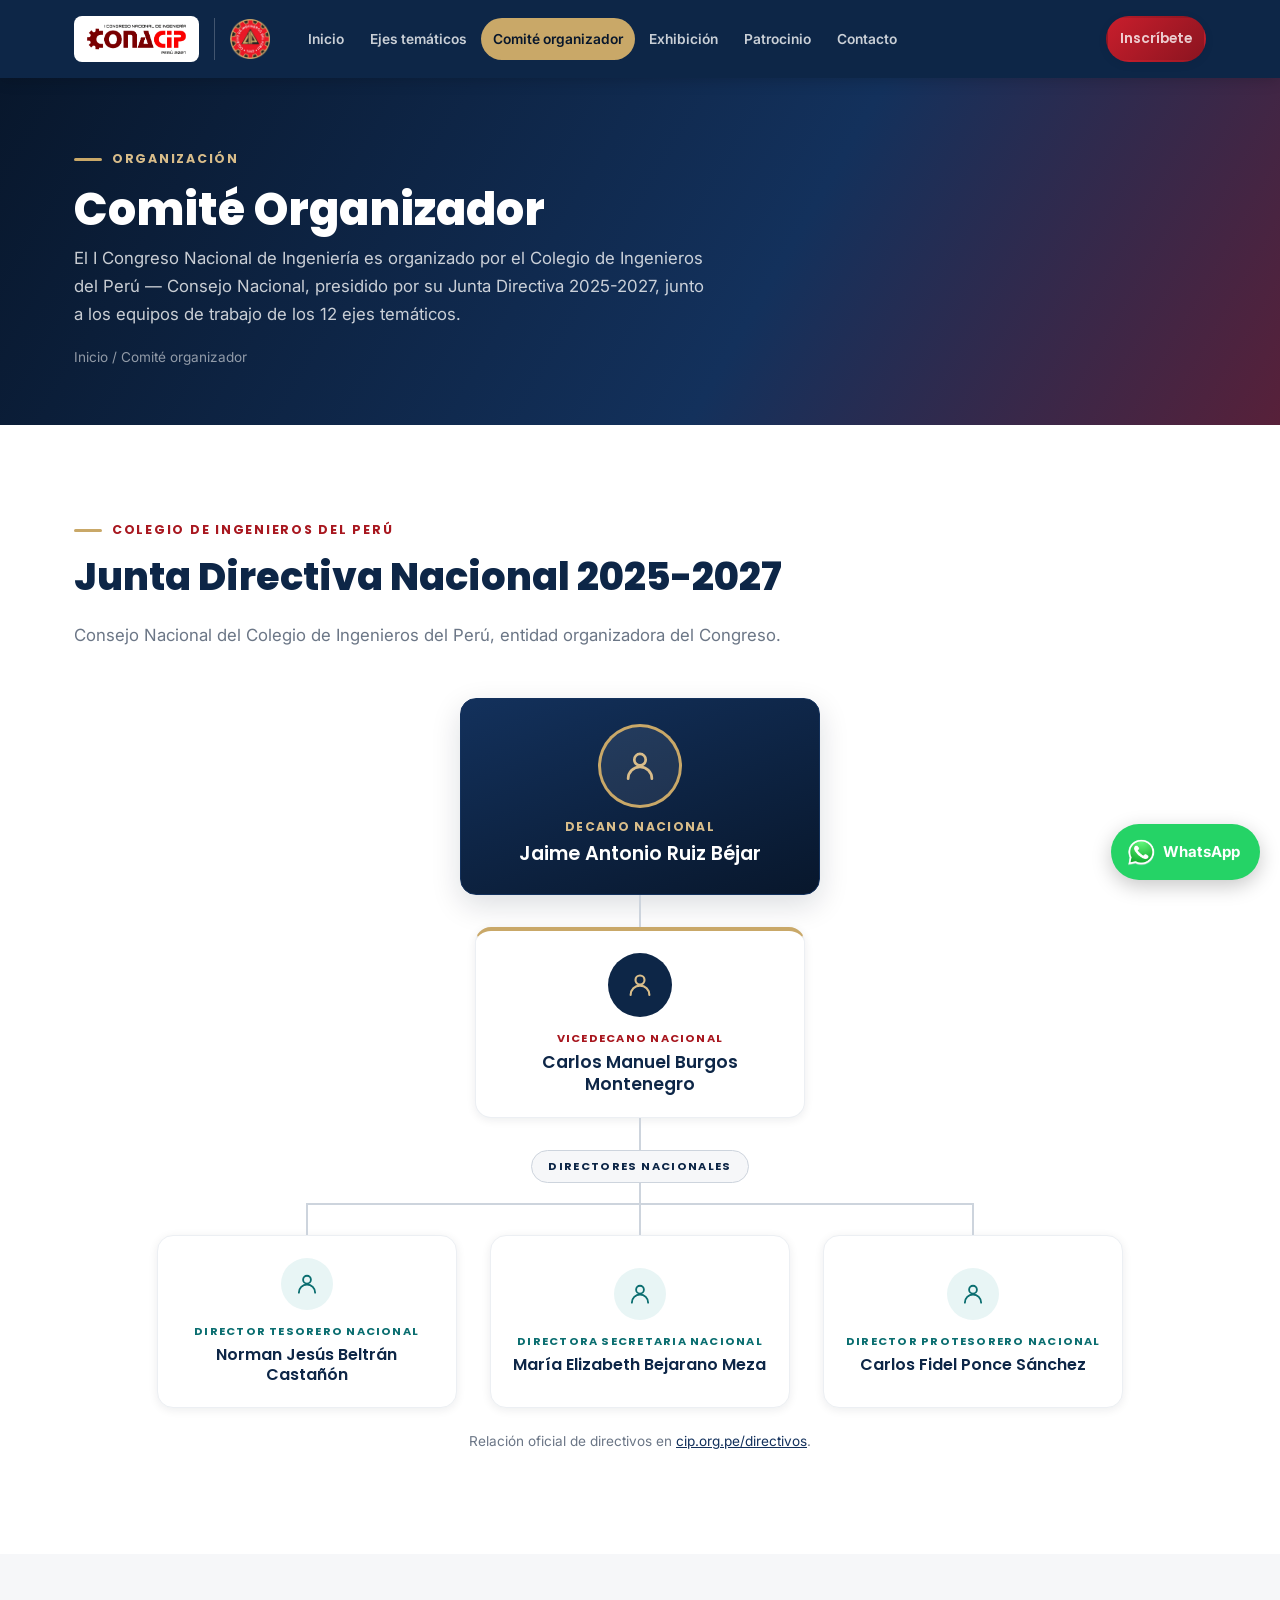
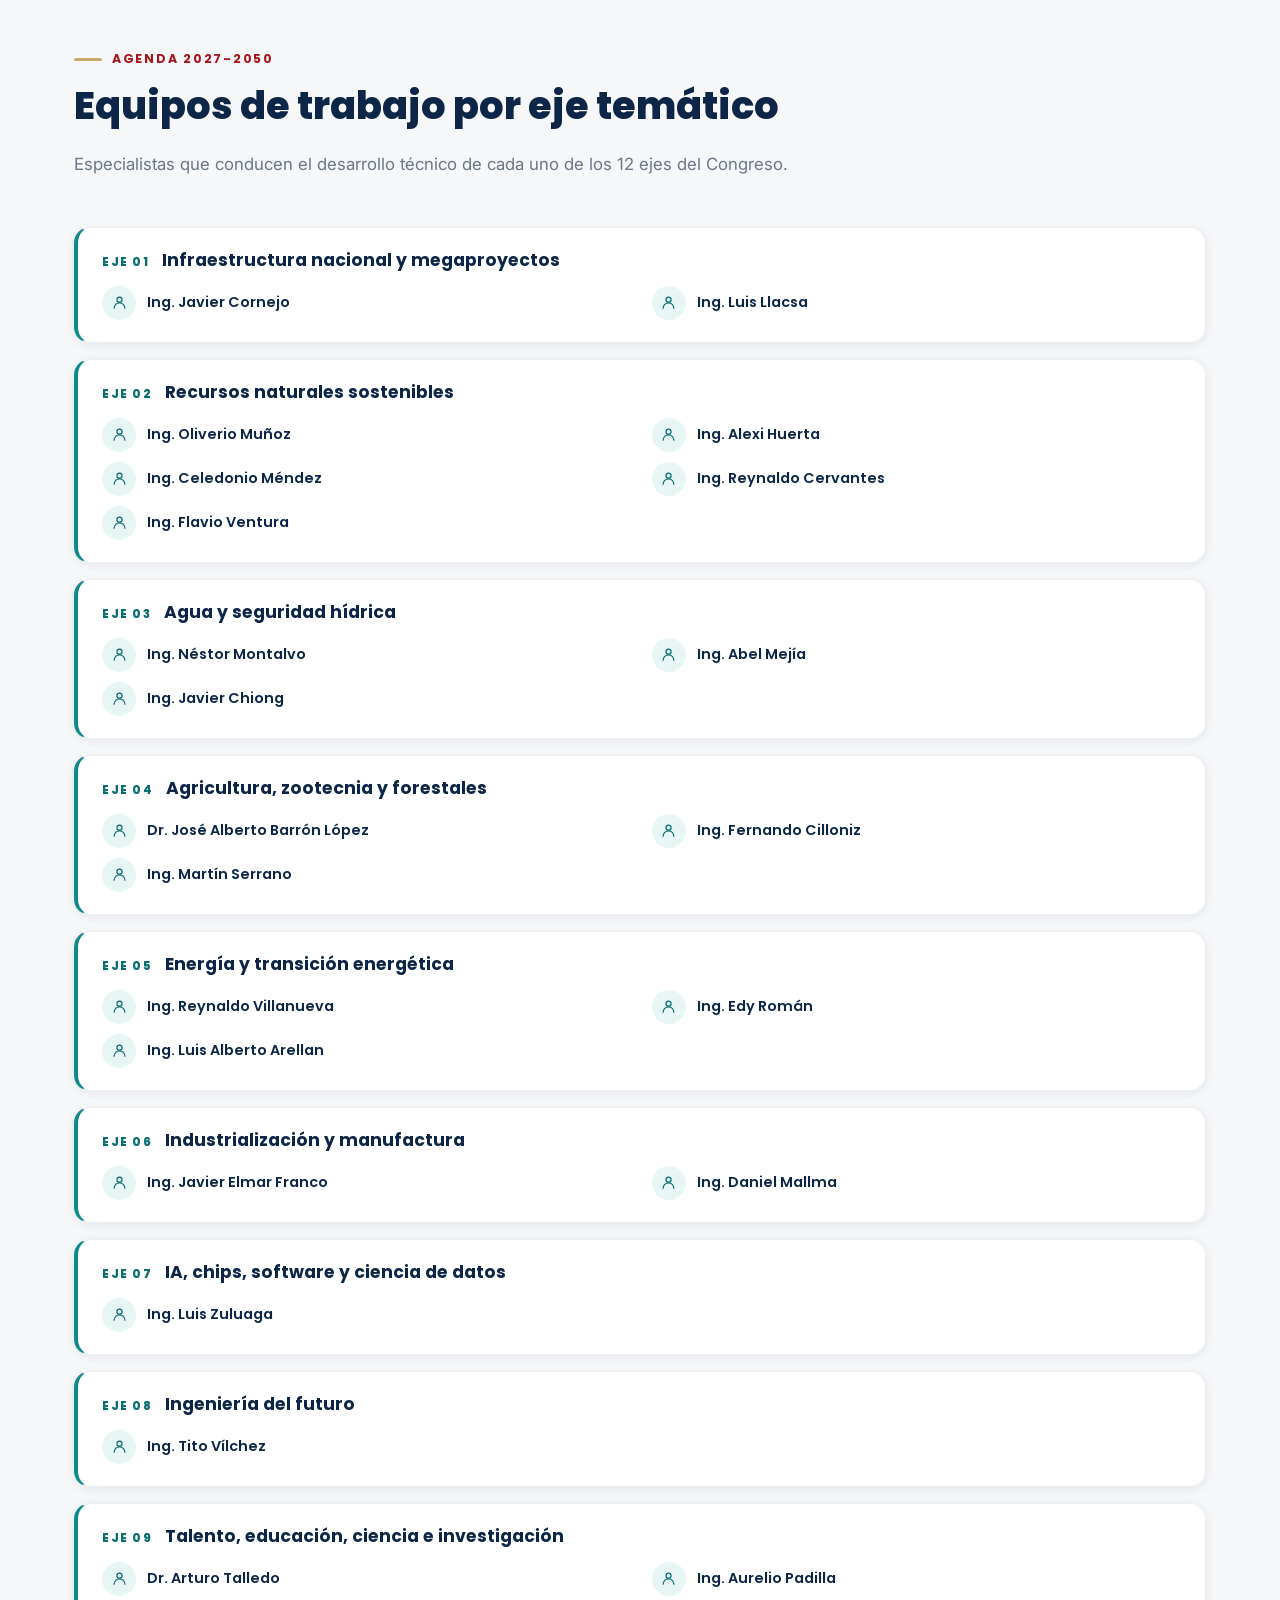
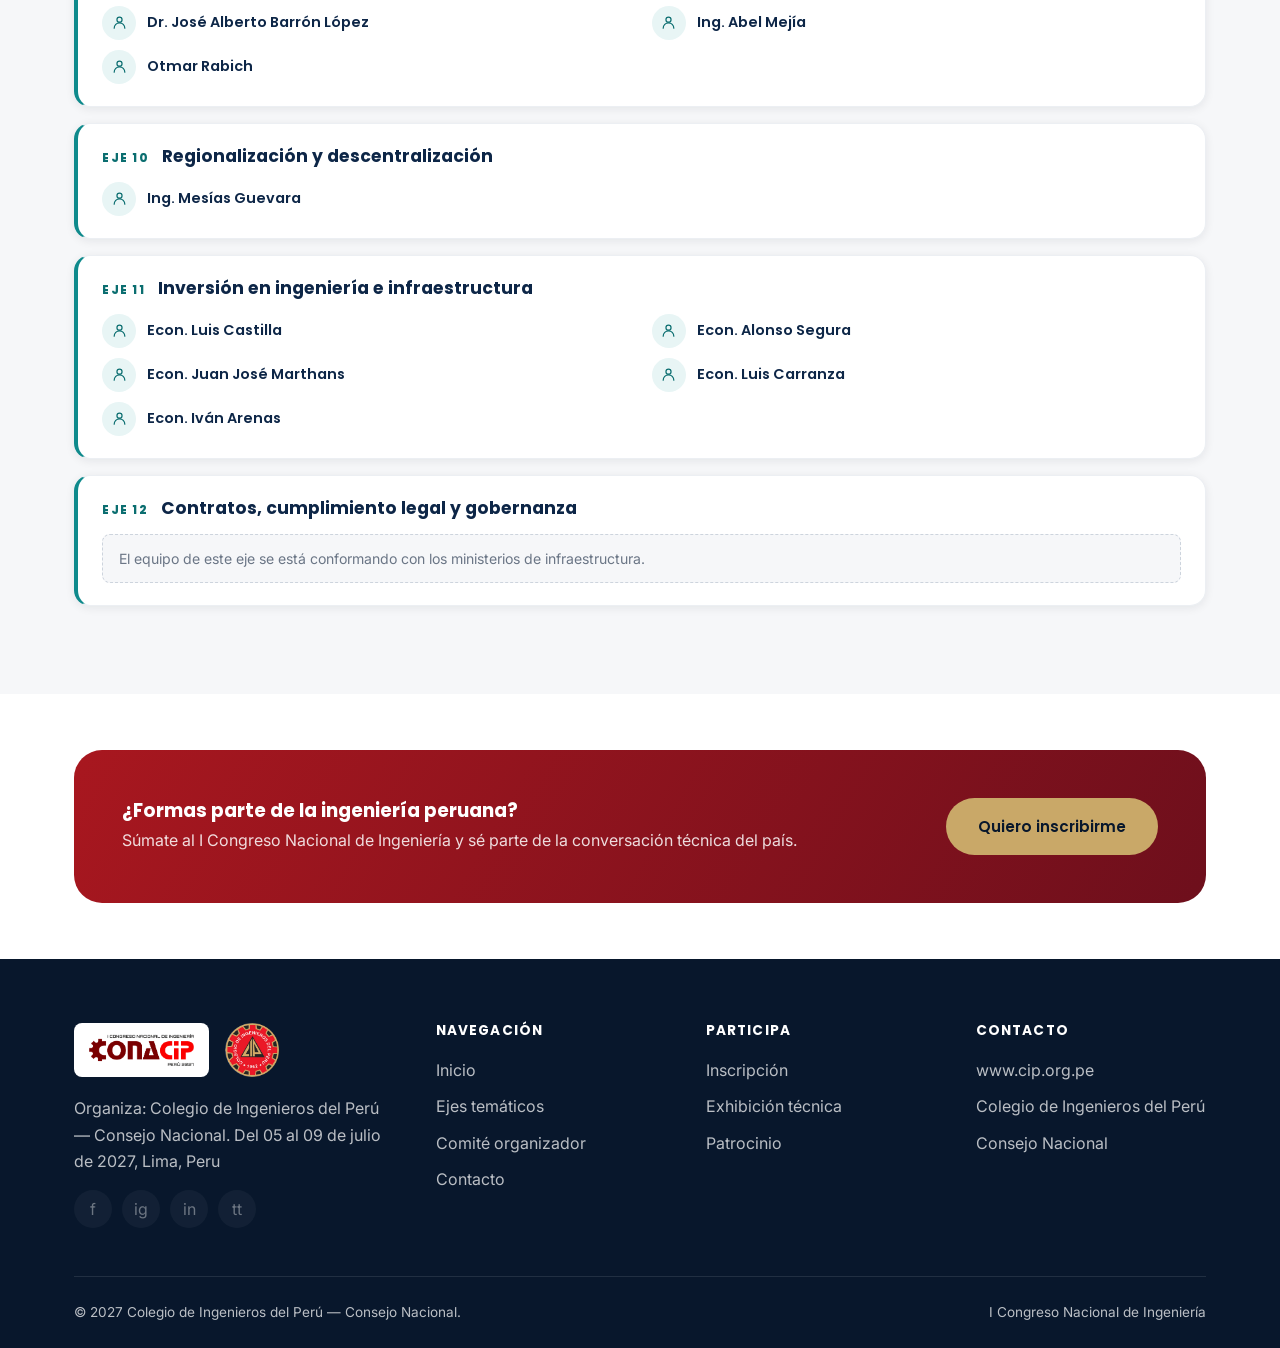
==== commit 483b0181: "Obs. 8 y 9: quitar boton de junta directiva y corregir cambios en cargos" ====
--- a/comite-organizador.html
+++ b/comite-organizador.html
@@ -94,7 +94,7 @@
             <div class="persona org-nodo">
               <span class="avatar"><svg viewBox="0 0 24 24" fill="none" stroke="currentColor" stroke-width="1.7" stroke-linecap="round" stroke-linejoin="round" aria-hidden="true"><circle cx="12" cy="8" r="3.6"/><path d="M4.5 20a7.5 7.5 0 0 1 15 0"/></svg></span>
               <div class="persona-datos">
-                <span class="persona-cargo">Director Tesorero</span>
+                <span class="persona-cargo">Director Tesorero Nacional</span>
                 <span class="persona-nombre">Norman Jesús Beltrán Castañón</span>
               </div>
             </div>
@@ -103,7 +103,7 @@
             <div class="persona org-nodo">
               <span class="avatar"><svg viewBox="0 0 24 24" fill="none" stroke="currentColor" stroke-width="1.7" stroke-linecap="round" stroke-linejoin="round" aria-hidden="true"><circle cx="12" cy="8" r="3.6"/><path d="M4.5 20a7.5 7.5 0 0 1 15 0"/></svg></span>
               <div class="persona-datos">
-                <span class="persona-cargo">Directora Prosecretaria Nacional</span>
+                <span class="persona-cargo">Directora Secretaria Nacional</span>
                 <span class="persona-nombre">María Elizabeth Bejarano Meza</span>
               </div>
             </div>
@@ -112,7 +112,7 @@
             <div class="persona org-nodo">
               <span class="avatar"><svg viewBox="0 0 24 24" fill="none" stroke="currentColor" stroke-width="1.7" stroke-linecap="round" stroke-linejoin="round" aria-hidden="true"><circle cx="12" cy="8" r="3.6"/><path d="M4.5 20a7.5 7.5 0 0 1 15 0"/></svg></span>
               <div class="persona-datos">
-                <span class="persona-cargo">Director Protesorero</span>
+                <span class="persona-cargo">Director Protesorero Nacional</span>
                 <span class="persona-nombre">Carlos Fidel Ponce Sánchez</span>
               </div>
             </div>
@@ -121,119 +121,8 @@
       </div>
     </div>
 
-    <div class="ver-completo">
-      <!-- El panel de abajo empieza abierto; js/main.js lo cierra al cargar.
-           Asi, si el JavaScript falla, la informacion sigue estando visible. -->
-      <button type="button" class="btn-ver" data-ver-completo
-              aria-expanded="true" aria-controls="junta-completa">
-        <span>Ver junta directiva completa</span>
-        <svg viewBox="0 0 24 24" fill="none" stroke="currentColor" stroke-width="2.2"
-             stroke-linecap="round" stroke-linejoin="round" aria-hidden="true">
-          <path d="M6 9l6 6 6-6"/>
-        </svg>
-      </button>
-    </div>
-
-    <div class="panel-junta" id="junta-completa">
-      <div class="bloque">
-        <h3>Past Decana Nacional</h3>
-        <div class="personas">
-          <div class="persona">
-            <span class="avatar"><svg viewBox="0 0 24 24" fill="none" stroke="currentColor" stroke-width="1.7" stroke-linecap="round" stroke-linejoin="round" aria-hidden="true"><circle cx="12" cy="8" r="3.6"/><path d="M4.5 20a7.5 7.5 0 0 1 15 0"/></svg></span>
-            <div class="persona-datos">
-              <span class="persona-cargo">Past Decana Nacional</span>
-              <span class="persona-nombre">María del Carmen Ponce Mejía</span>
-            </div>
-          </div>
-        </div>
-      </div>
-
-      <div class="bloque">
-        <h3>Decanos de Consejos Departamentales</h3>
-        <div class="personas">
-          <div class="persona">
-            <span class="avatar"><svg viewBox="0 0 24 24" fill="none" stroke="currentColor" stroke-width="1.7" stroke-linecap="round" stroke-linejoin="round" aria-hidden="true"><circle cx="12" cy="8" r="3.6"/><path d="M4.5 20a7.5 7.5 0 0 1 15 0"/></svg></span>
-            <div class="persona-datos">
-              <span class="persona-cargo">Decano CD Amazonas</span>
-              <span class="persona-nombre">Carlos Humberto Durango Guerra</span>
-            </div>
-          </div>
-          <div class="persona">
-            <span class="avatar"><svg viewBox="0 0 24 24" fill="none" stroke="currentColor" stroke-width="1.7" stroke-linecap="round" stroke-linejoin="round" aria-hidden="true"><circle cx="12" cy="8" r="3.6"/><path d="M4.5 20a7.5 7.5 0 0 1 15 0"/></svg></span>
-            <div class="persona-datos">
-              <span class="persona-cargo">Decano CD Apurímac</span>
-              <span class="persona-nombre">William Hurtado Casaverde</span>
-            </div>
-          </div>
-          <div class="persona">
-            <span class="avatar"><svg viewBox="0 0 24 24" fill="none" stroke="currentColor" stroke-width="1.7" stroke-linecap="round" stroke-linejoin="round" aria-hidden="true"><circle cx="12" cy="8" r="3.6"/><path d="M4.5 20a7.5 7.5 0 0 1 15 0"/></svg></span>
-            <div class="persona-datos">
-              <span class="persona-cargo">Decano CD Huancavelica</span>
-              <span class="persona-nombre">José Cayllahua Castro</span>
-            </div>
-          </div>
-          <div class="persona">
-            <span class="avatar"><svg viewBox="0 0 24 24" fill="none" stroke="currentColor" stroke-width="1.7" stroke-linecap="round" stroke-linejoin="round" aria-hidden="true"><circle cx="12" cy="8" r="3.6"/><path d="M4.5 20a7.5 7.5 0 0 1 15 0"/></svg></span>
-            <div class="persona-datos">
-              <span class="persona-cargo">Decano CD Huánuco</span>
-              <span class="persona-nombre">Fernando Husserl Espinoza Soto</span>
-            </div>
-          </div>
-          <div class="persona">
-            <span class="avatar"><svg viewBox="0 0 24 24" fill="none" stroke="currentColor" stroke-width="1.7" stroke-linecap="round" stroke-linejoin="round" aria-hidden="true"><circle cx="12" cy="8" r="3.6"/><path d="M4.5 20a7.5 7.5 0 0 1 15 0"/></svg></span>
-            <div class="persona-datos">
-              <span class="persona-cargo">Decano CD Ica</span>
-              <span class="persona-nombre">Ángel Rosan Huanca Borda</span>
-            </div>
-          </div>
-          <div class="persona">
-            <span class="avatar"><svg viewBox="0 0 24 24" fill="none" stroke="currentColor" stroke-width="1.7" stroke-linecap="round" stroke-linejoin="round" aria-hidden="true"><circle cx="12" cy="8" r="3.6"/><path d="M4.5 20a7.5 7.5 0 0 1 15 0"/></svg></span>
-            <div class="persona-datos">
-              <span class="persona-cargo">Decano CD Junín</span>
-              <span class="persona-nombre">Nilo Maximino Fernández Aquino</span>
-            </div>
-          </div>
-          <div class="persona">
-            <span class="avatar"><svg viewBox="0 0 24 24" fill="none" stroke="currentColor" stroke-width="1.7" stroke-linecap="round" stroke-linejoin="round" aria-hidden="true"><circle cx="12" cy="8" r="3.6"/><path d="M4.5 20a7.5 7.5 0 0 1 15 0"/></svg></span>
-            <div class="persona-datos">
-              <span class="persona-cargo">Decano CD Loreto</span>
-              <span class="persona-nombre">Jimmy Max Ramírez Villacorta</span>
-            </div>
-          </div>
-          <div class="persona">
-            <span class="avatar"><svg viewBox="0 0 24 24" fill="none" stroke="currentColor" stroke-width="1.7" stroke-linecap="round" stroke-linejoin="round" aria-hidden="true"><circle cx="12" cy="8" r="3.6"/><path d="M4.5 20a7.5 7.5 0 0 1 15 0"/></svg></span>
-            <div class="persona-datos">
-              <span class="persona-cargo">Decano CD Pasco</span>
-              <span class="persona-nombre">Eduardo Juan Rojas Quispe</span>
-            </div>
-          </div>
-          <div class="persona">
-            <span class="avatar"><svg viewBox="0 0 24 24" fill="none" stroke="currentColor" stroke-width="1.7" stroke-linecap="round" stroke-linejoin="round" aria-hidden="true"><circle cx="12" cy="8" r="3.6"/><path d="M4.5 20a7.5 7.5 0 0 1 15 0"/></svg></span>
-            <div class="persona-datos">
-              <span class="persona-cargo">Decano CD Puno</span>
-              <span class="persona-nombre">Wilhem Rogger Limachi Viamonte</span>
-            </div>
-          </div>
-          <div class="persona">
-            <span class="avatar"><svg viewBox="0 0 24 24" fill="none" stroke="currentColor" stroke-width="1.7" stroke-linecap="round" stroke-linejoin="round" aria-hidden="true"><circle cx="12" cy="8" r="3.6"/><path d="M4.5 20a7.5 7.5 0 0 1 15 0"/></svg></span>
-            <div class="persona-datos">
-              <span class="persona-cargo">Decano CD Tacna</span>
-              <span class="persona-nombre">Rómulo Martín Chapi Riquelme</span>
-            </div>
-          </div>
-          <div class="persona">
-            <span class="avatar"><svg viewBox="0 0 24 24" fill="none" stroke="currentColor" stroke-width="1.7" stroke-linecap="round" stroke-linejoin="round" aria-hidden="true"><circle cx="12" cy="8" r="3.6"/><path d="M4.5 20a7.5 7.5 0 0 1 15 0"/></svg></span>
-            <div class="persona-datos">
-              <span class="persona-cargo">Decano CD Ucayali</span>
-              <span class="persona-nombre">Manuel Antonio Gómez Ramírez</span>
-            </div>
-          </div>
-        </div>
-      </div>
-
-      <p class="fuente-oficial">Relación oficial de directivos en
-        <a href="https://www.cip.org.pe/directivos/" target="_blank" rel="noopener">cip.org.pe/directivos</a>.</p>
-    </div>
+    <p class="fuente-oficial">Relación oficial de directivos en
+      <a href="https://www.cip.org.pe/directivos/" target="_blank" rel="noopener">cip.org.pe/directivos</a>.</p>
   </div>
 </section>
 
--- a/css/styles-v3.css
+++ b/css/styles-v3.css
@@ -2573,3 +2573,50 @@
   body.v3 .plano-celda { transition: none; }
   body.v3 .plano-celda:hover { transform: none; }
 }
+
+
+/* ------------------------------------------------ Botón flotante WhatsApp
+   Lo crea js/main.js en todas las páginas (initWhatsappFlotante). */
+
+.wa-flotante {
+  position: fixed;
+  right: calc(20px + env(safe-area-inset-right, 0px));
+  bottom: calc(20px + env(safe-area-inset-bottom, 0px));
+  z-index: 90; /* debajo de la cabecera (100) para que el menú móvil lo cubra */
+  display: inline-flex;
+  align-items: center;
+  gap: 8px;
+  height: 56px;
+  padding: 0 20px 0 16px;
+  border-radius: 999px;
+  background: #25d366;
+  color: #fff;
+  font-weight: 700;
+  font-size: 15px;
+  text-decoration: none;
+  box-shadow: 0 6px 20px rgba(0, 0, 0, 0.22);
+  transition: transform 0.2s ease, box-shadow 0.2s ease, background 0.2s ease;
+  animation: wa-entrada 0.4s ease 0.8s both;
+}
+.wa-flotante img { width: 28px; height: 28px; object-fit: contain; flex: none; }
+.wa-flotante:hover { background: #1ebe5b; transform: translateY(-2px); box-shadow: 0 10px 26px rgba(0, 0, 0, 0.26); }
+.wa-flotante:focus-visible { outline: 3px solid #0b2545; outline-offset: 3px; }
+
+@keyframes wa-entrada {
+  from { opacity: 0; transform: translateY(16px) scale(0.9); }
+  to   { opacity: 1; transform: none; }
+}
+
+/* En celulares solo el ícono, para no tapar contenido */
+@media (max-width: 640px) {
+  .wa-flotante { width: 56px; padding: 0; justify-content: center; right: calc(16px + env(safe-area-inset-right, 0px)); bottom: calc(16px + env(safe-area-inset-bottom, 0px)); }
+  .wa-flotante-texto { position: absolute; width: 1px; height: 1px; overflow: hidden; clip: rect(0 0 0 0); white-space: nowrap; }
+}
+
+@media (prefers-reduced-motion: reduce) {
+  .wa-flotante { animation: none; transition: none; }
+}
+
+@media print {
+  .wa-flotante { display: none; }
+}
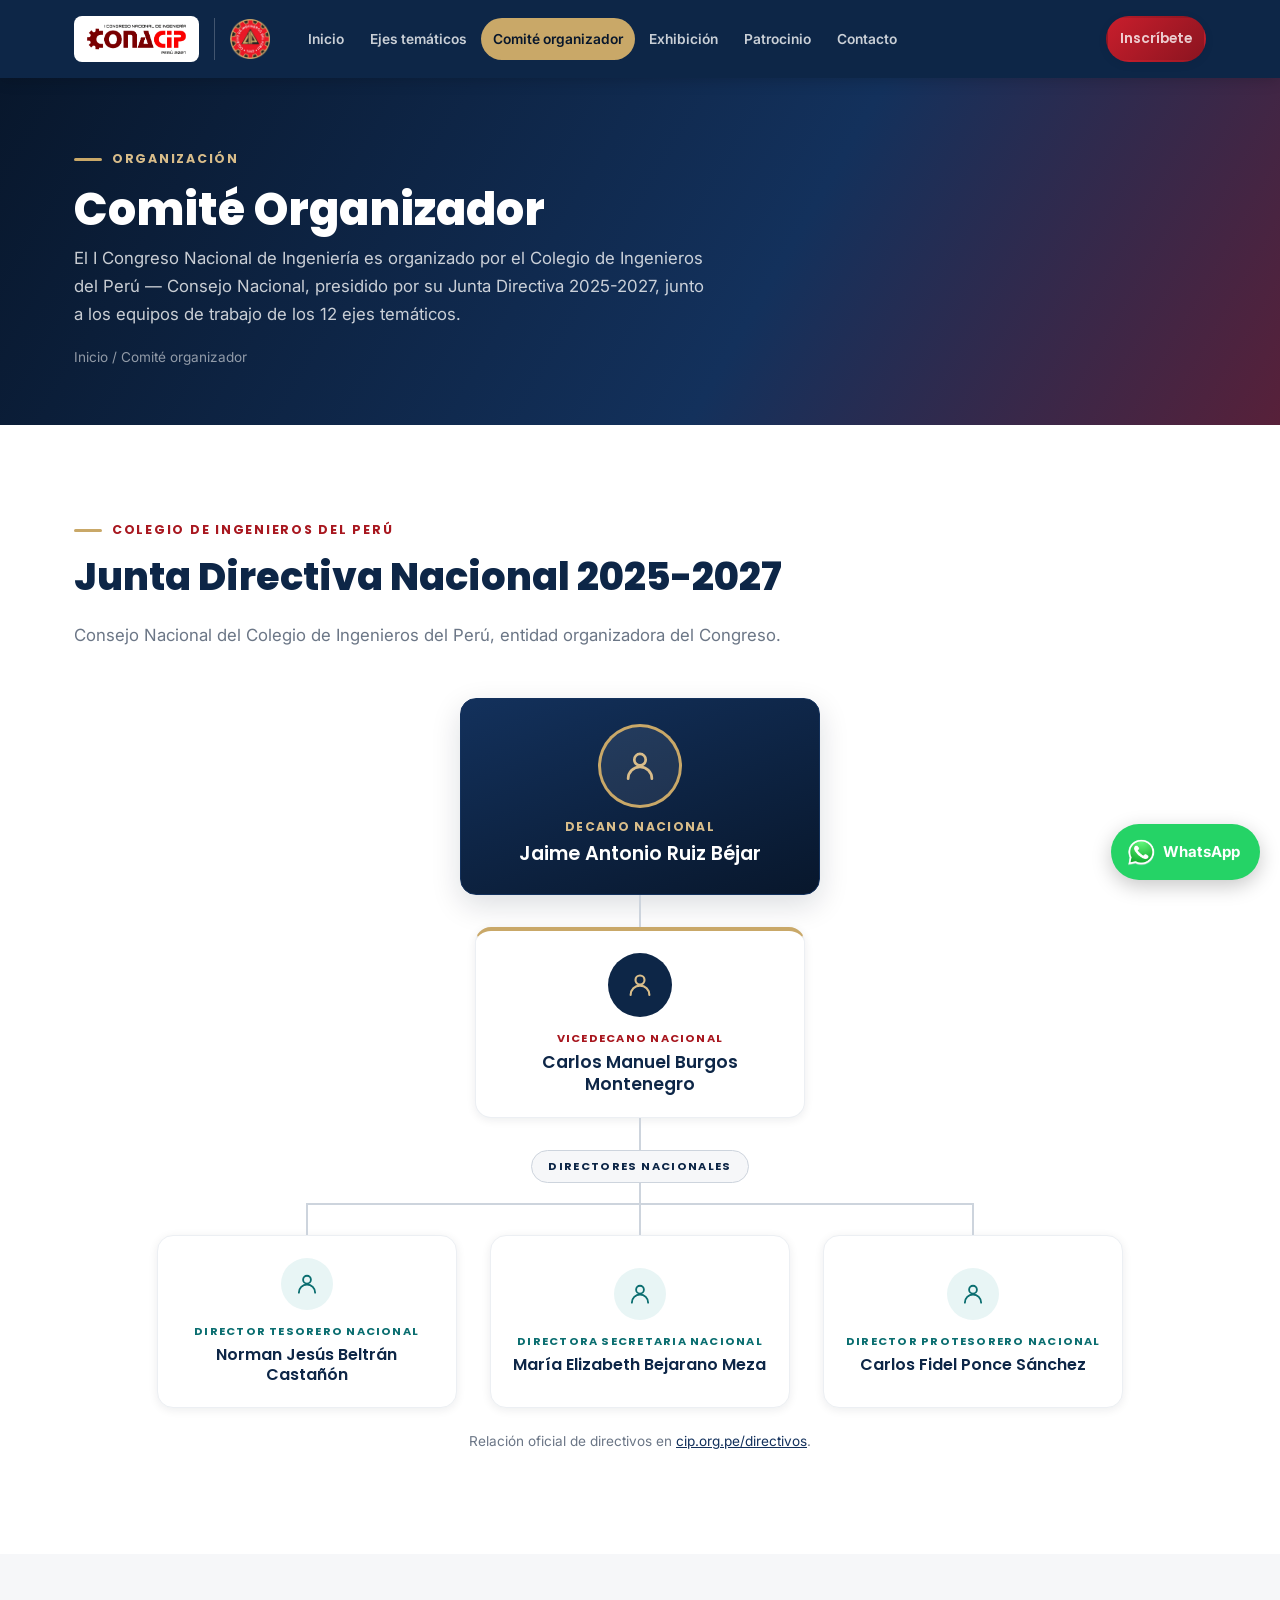
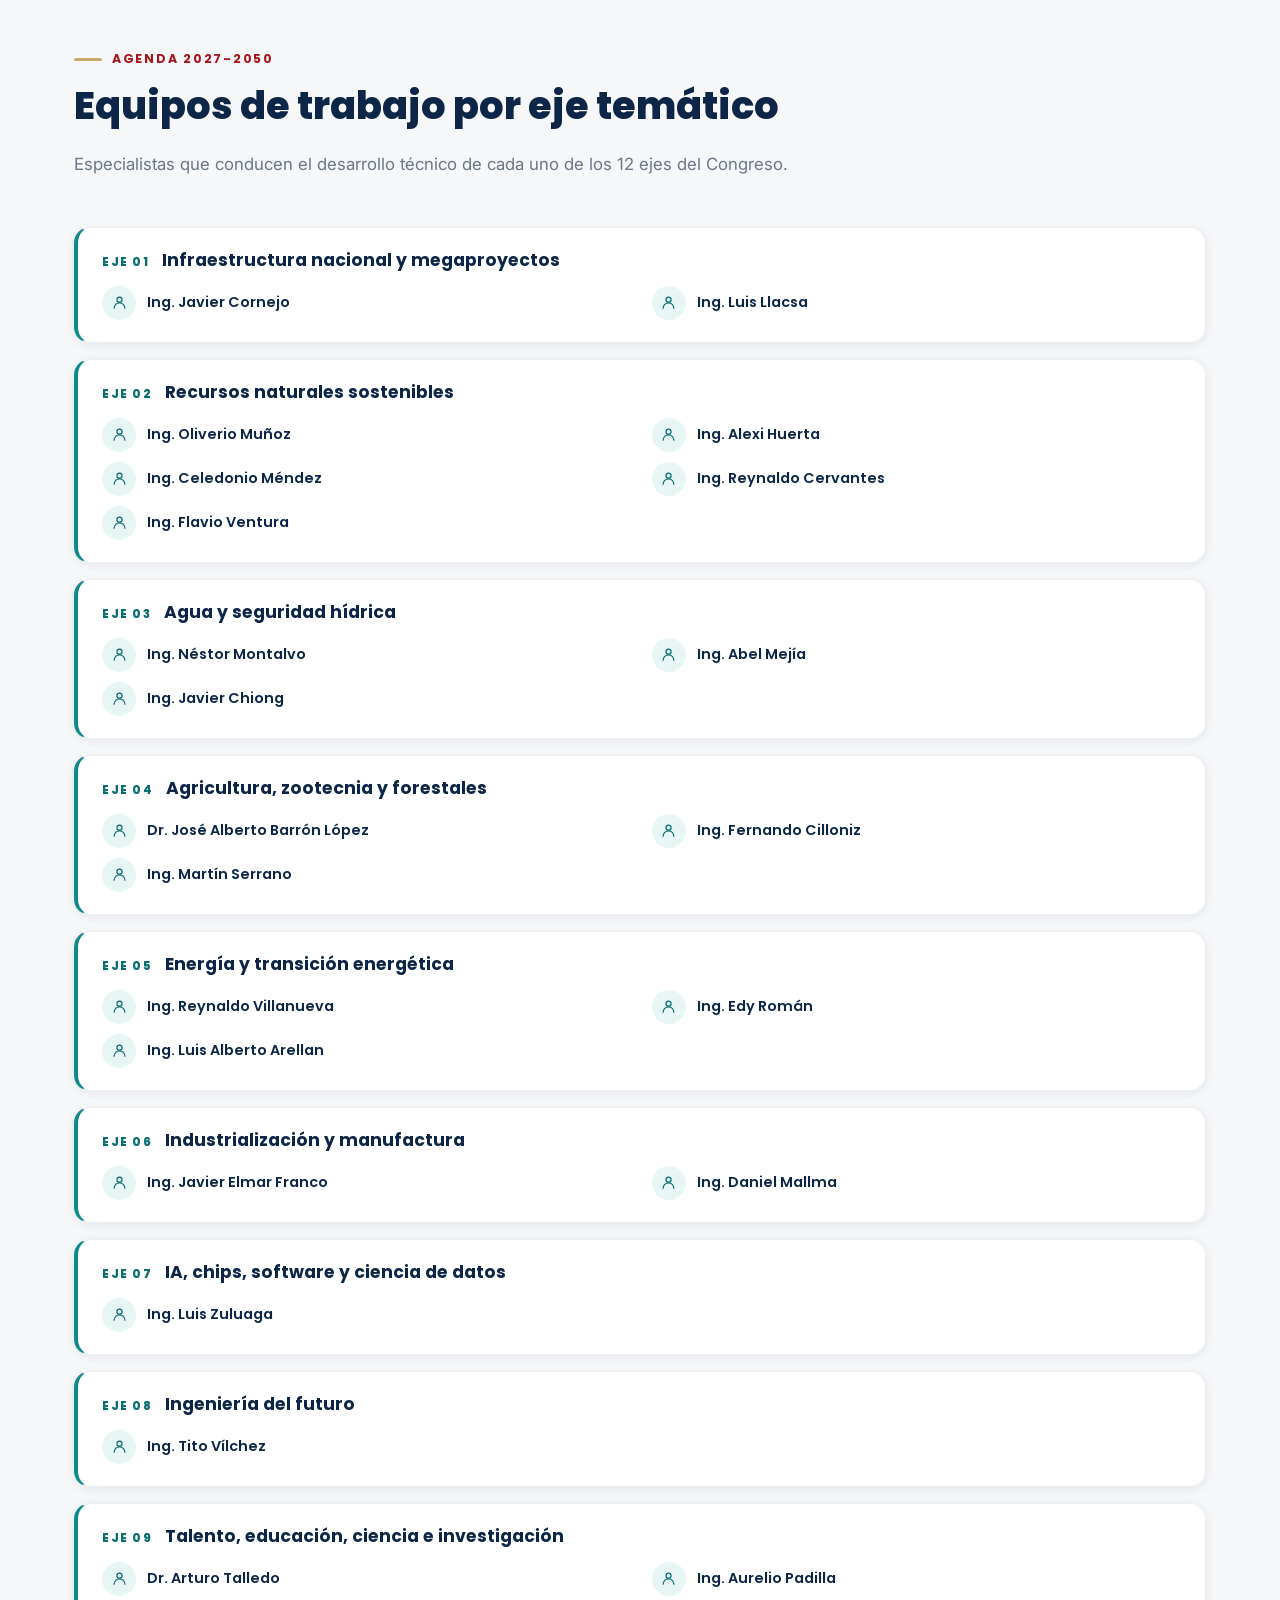
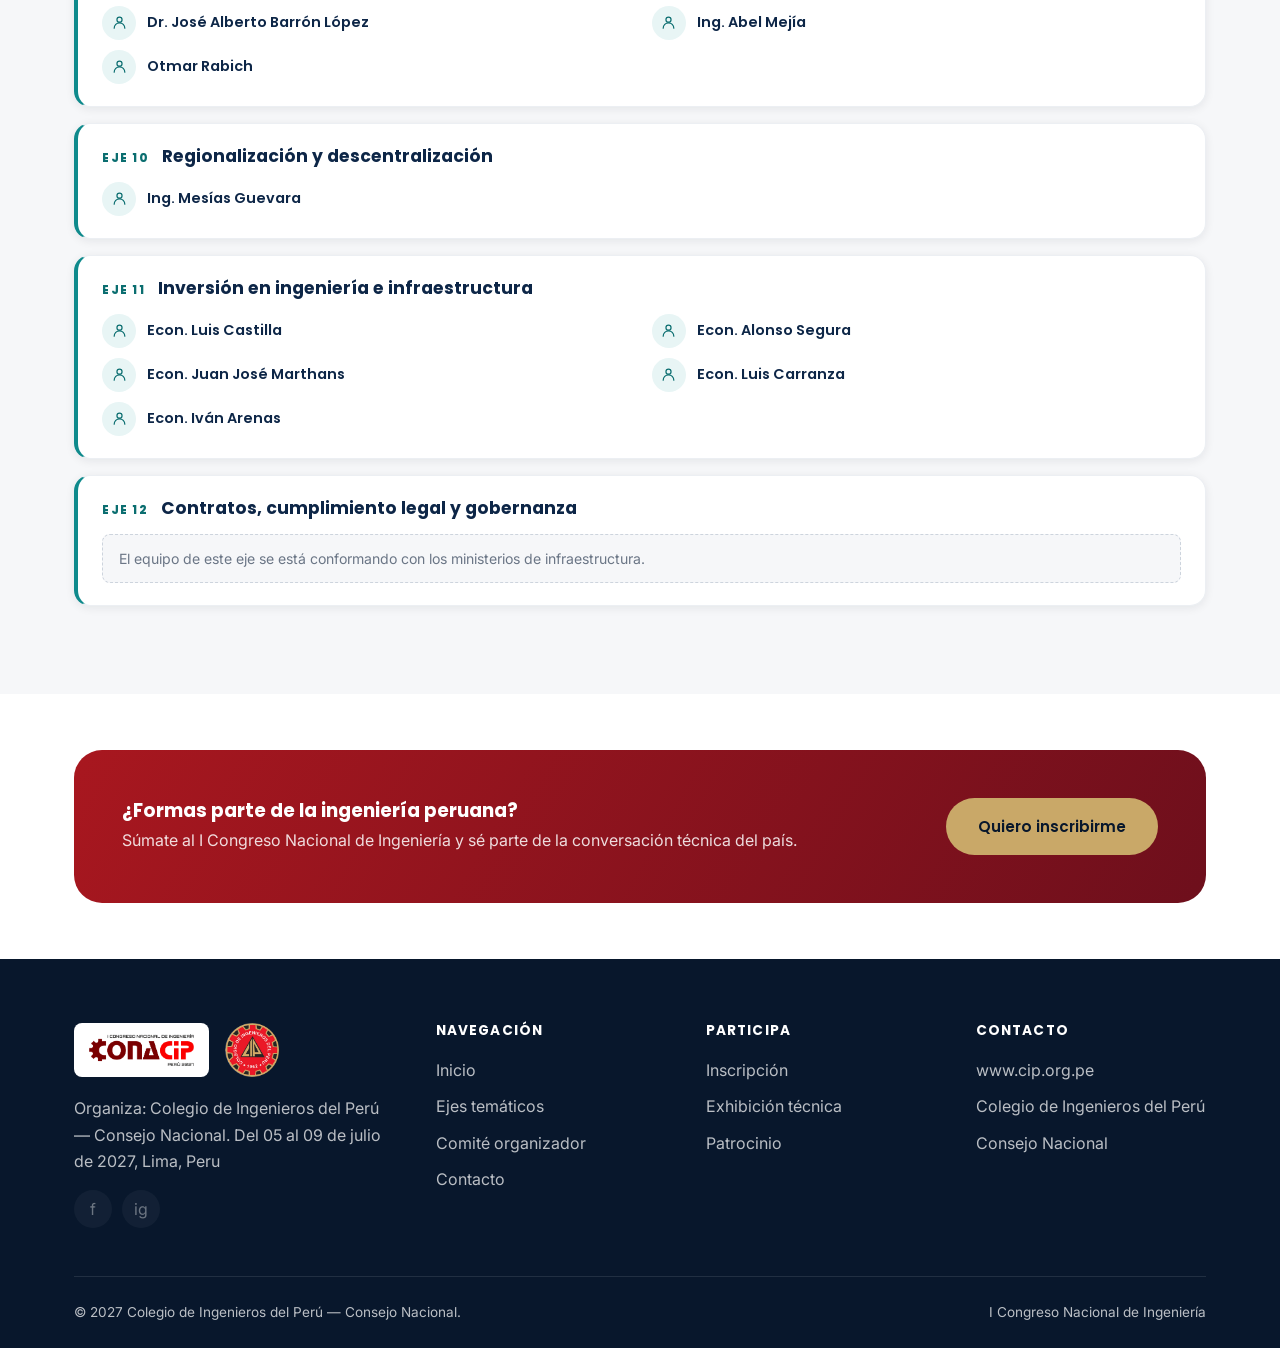
==== commit dd68bee8: "Obs. 14 (parcial): quitar LinkedIn y TikTok de redes sociales" ====
--- a/comite-organizador.html
+++ b/comite-organizador.html
@@ -289,8 +289,6 @@
         <div class="footer-social">
           <a href="#" aria-label="Facebook (próximamente)" title="Próximamente">f</a>
           <a href="#" aria-label="Instagram (próximamente)" title="Próximamente">ig</a>
-          <a href="#" aria-label="LinkedIn (próximamente)" title="Próximamente">in</a>
-          <a href="#" aria-label="TikTok (próximamente)" title="Próximamente">tt</a>
         </div>
       </div>
       <div class="footer-col">
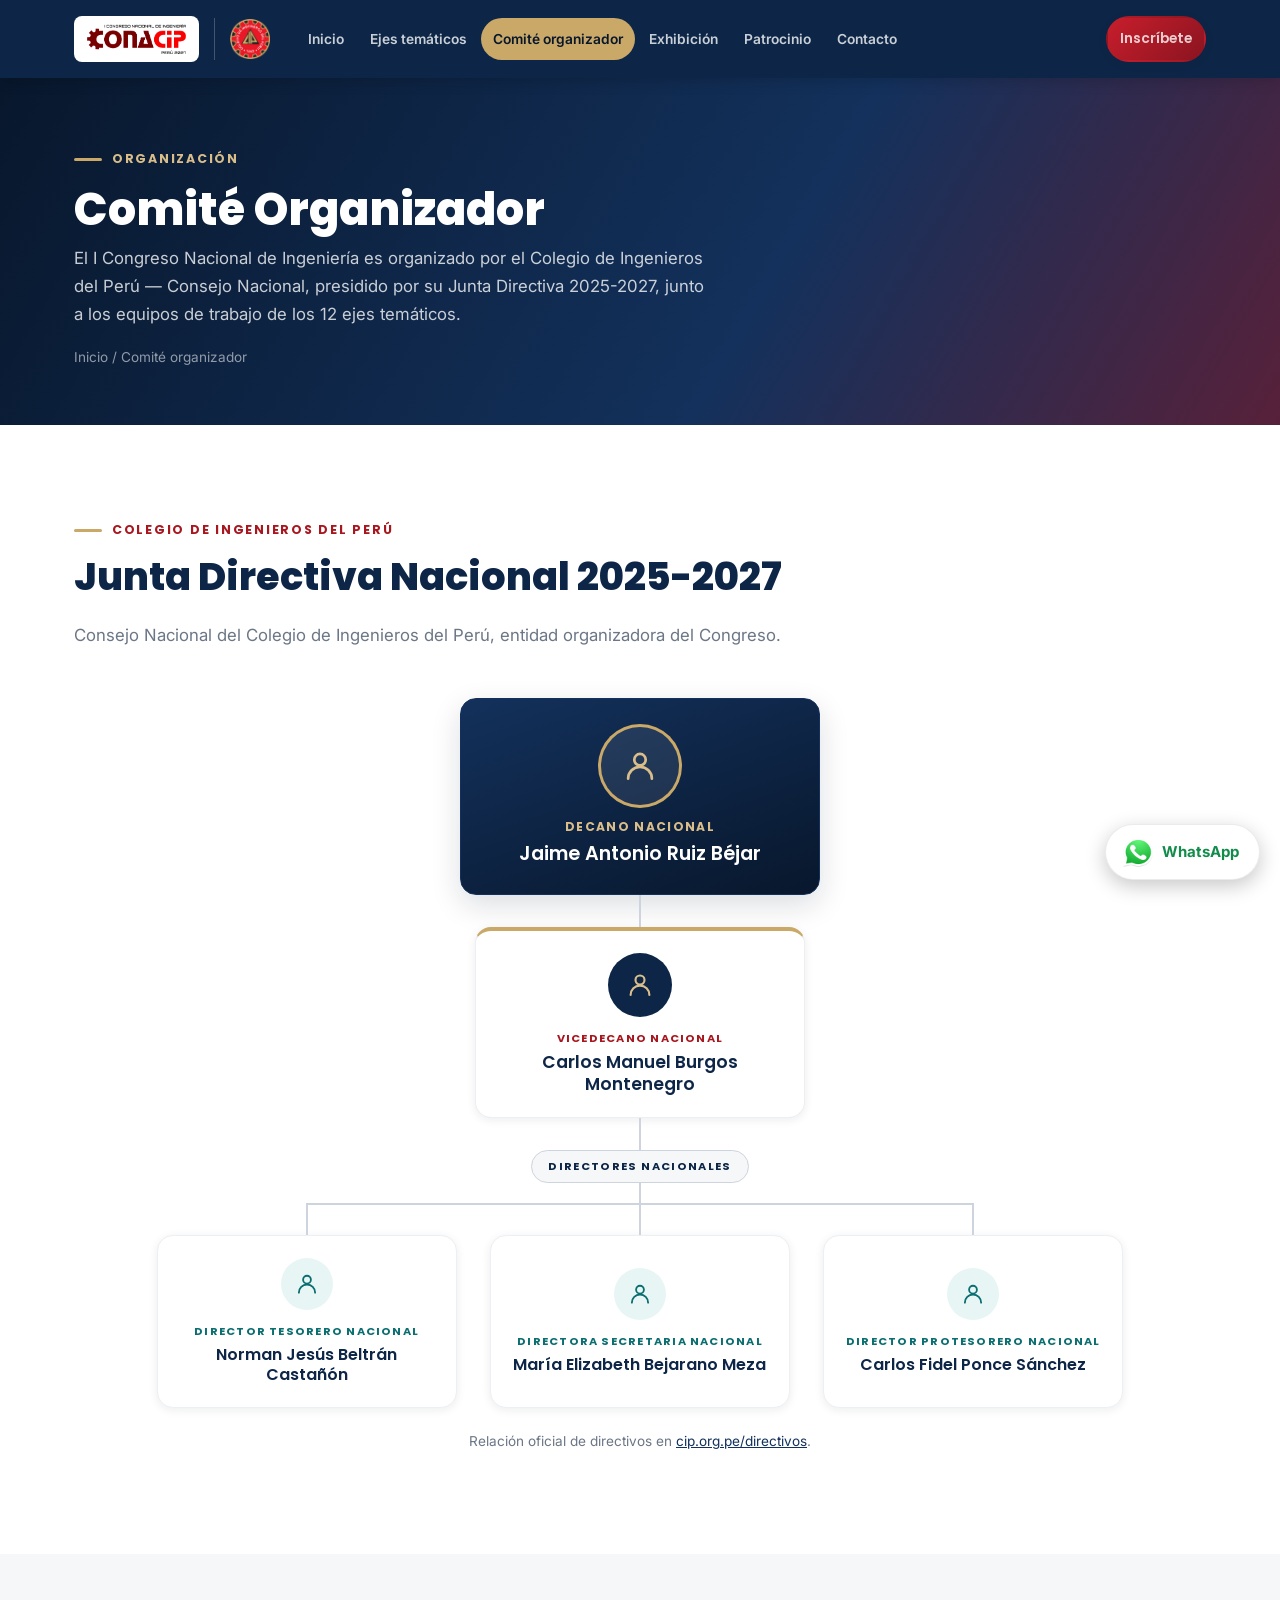
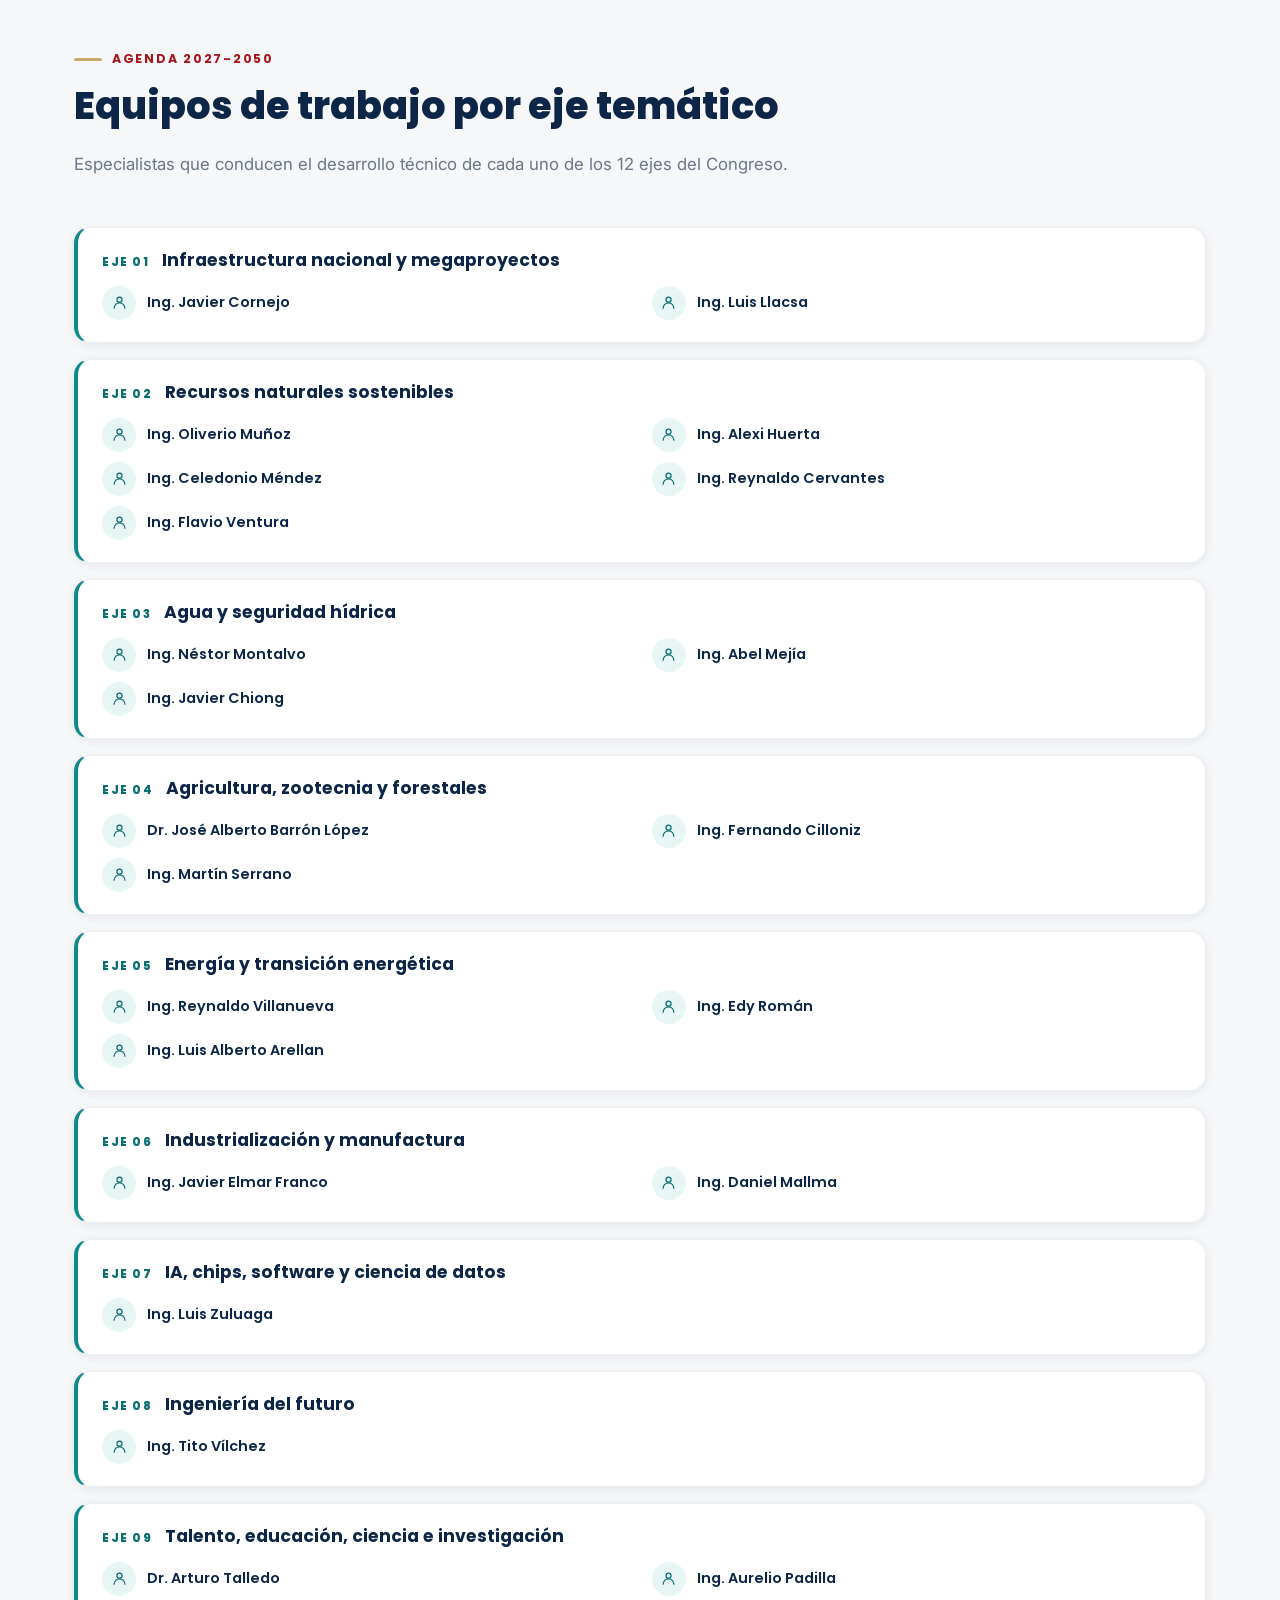
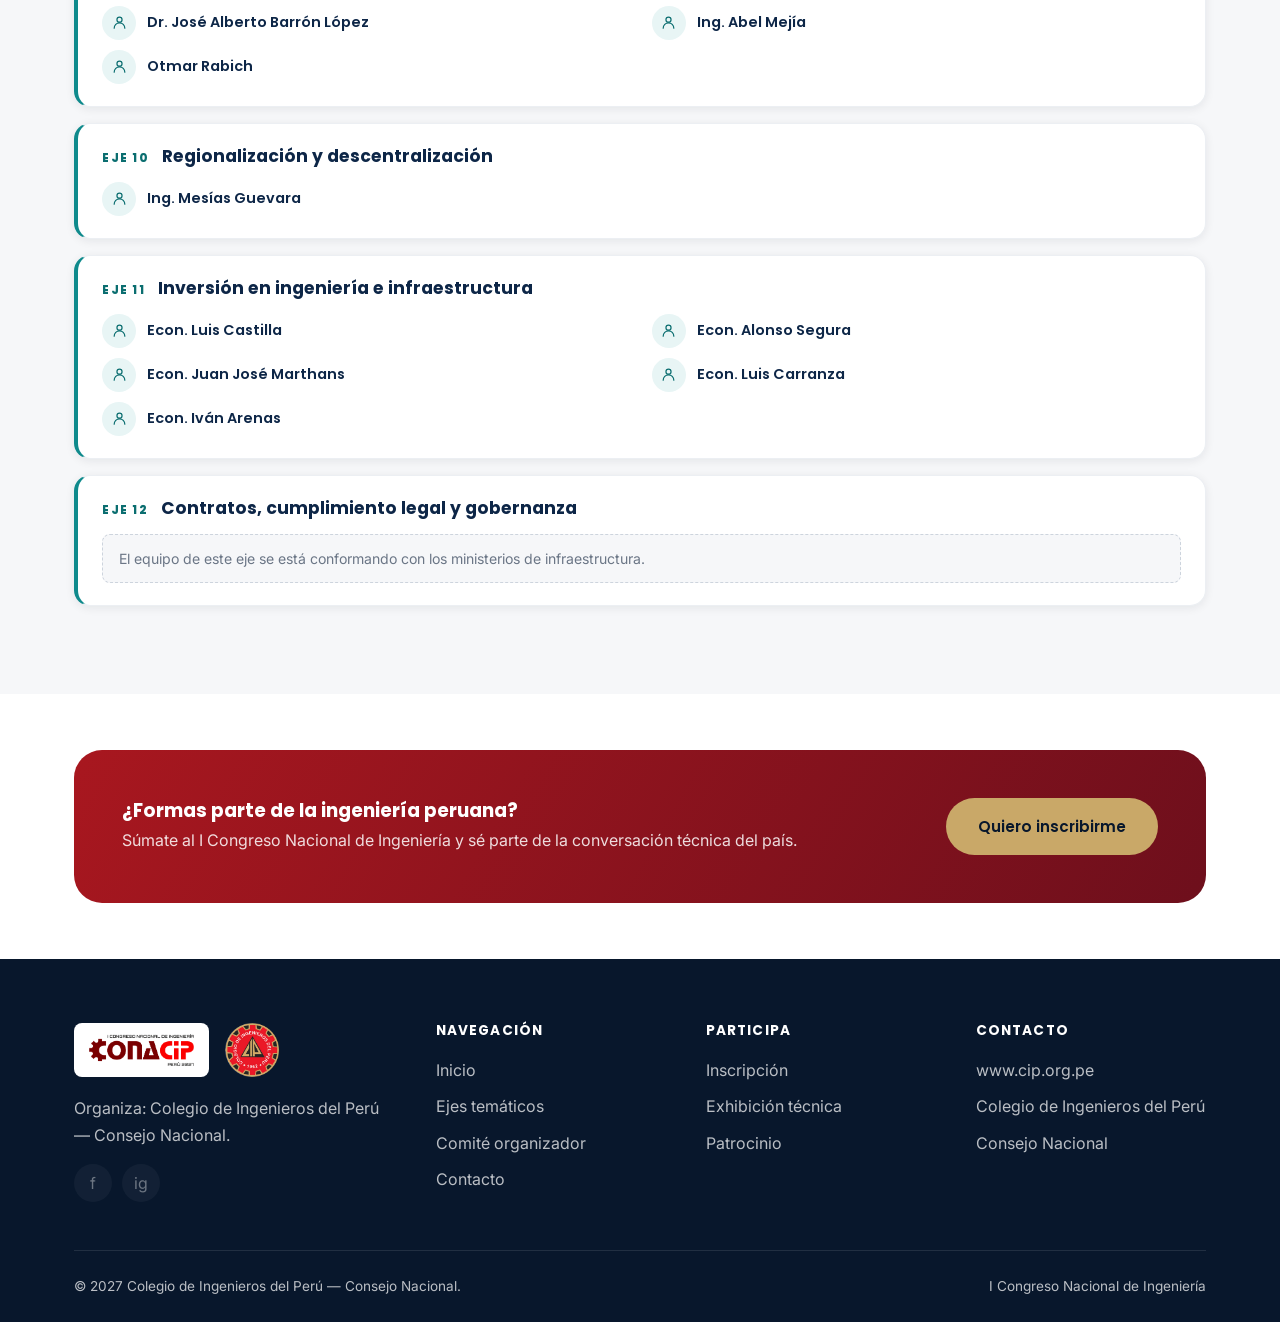
==== commit 74269224: "Obs. 12: Se elimina la fecha" ====
--- a/comite-organizador.html
+++ b/comite-organizador.html
@@ -285,7 +285,7 @@
           <span class="mark-badge"><img src="assets/img/logo-conacip.png" alt="I Congreso Nacional de Ingeniería"></span>
           <img class="seal" src="assets/img/logo-cip-seal.png" alt="Colegio de Ingenieros del Perú">
         </div>
-        <p>Organiza: Colegio de Ingenieros del Perú — Consejo Nacional. Del 05 al 09 de julio de 2027, Lima, Peru</p>
+        <p>Organiza: Colegio de Ingenieros del Perú — Consejo Nacional.</p>
         <div class="footer-social">
           <a href="#" aria-label="Facebook (próximamente)" title="Próximamente">f</a>
           <a href="#" aria-label="Instagram (próximamente)" title="Próximamente">ig</a>
--- a/css/styles-v3.css
+++ b/css/styles-v3.css
@@ -2589,8 +2589,9 @@
   height: 56px;
   padding: 0 20px 0 16px;
   border-radius: 999px;
-  background: #25d366;
-  color: #fff;
+  background: #fff;
+  color: #128c4a;
+  border: 1px solid rgba(0, 0, 0, 0.08);
   font-weight: 700;
   font-size: 15px;
   text-decoration: none;
@@ -2598,8 +2599,8 @@
   transition: transform 0.2s ease, box-shadow 0.2s ease, background 0.2s ease;
   animation: wa-entrada 0.4s ease 0.8s both;
 }
-.wa-flotante img { width: 28px; height: 28px; object-fit: contain; flex: none; }
-.wa-flotante:hover { background: #1ebe5b; transform: translateY(-2px); box-shadow: 0 10px 26px rgba(0, 0, 0, 0.26); }
+.wa-flotante img { width: 32px; height: 32px; object-fit: contain; flex: none; }
+.wa-flotante:hover { background: #f3fbf6; transform: translateY(-2px); box-shadow: 0 10px 26px rgba(0, 0, 0, 0.26); }
 .wa-flotante:focus-visible { outline: 3px solid #0b2545; outline-offset: 3px; }
 
 @keyframes wa-entrada {
@@ -2620,3 +2621,21 @@
 @media print {
   .wa-flotante { display: none; }
 }
+
+/* ------------------------------------- Patrocinio: tarjetas de retorno ----
+   Fondo blanco con borde de color; el número y las viñetas toman el color
+   del borde (rojo en las impares, azul en las pares). */
+
+.gain-item {
+  --gain-color: var(--red-700);
+  background: #fff;
+  border: 2px solid var(--gain-color);
+  color: #1d1d1f;
+}
+.gain-item:nth-child(odd)  { --gain-color: var(--red-700);  background: #fff; }
+.gain-item:nth-child(even) { --gain-color: var(--navy-800); background: #fff; }
+.gain-num { color: var(--gain-color); }
+.gain-body h3 { color: #1d1d1f; }
+.gain-body p,
+.gain-body li { color: #333; }
+.gain-body li::before { background: var(--gain-color); }
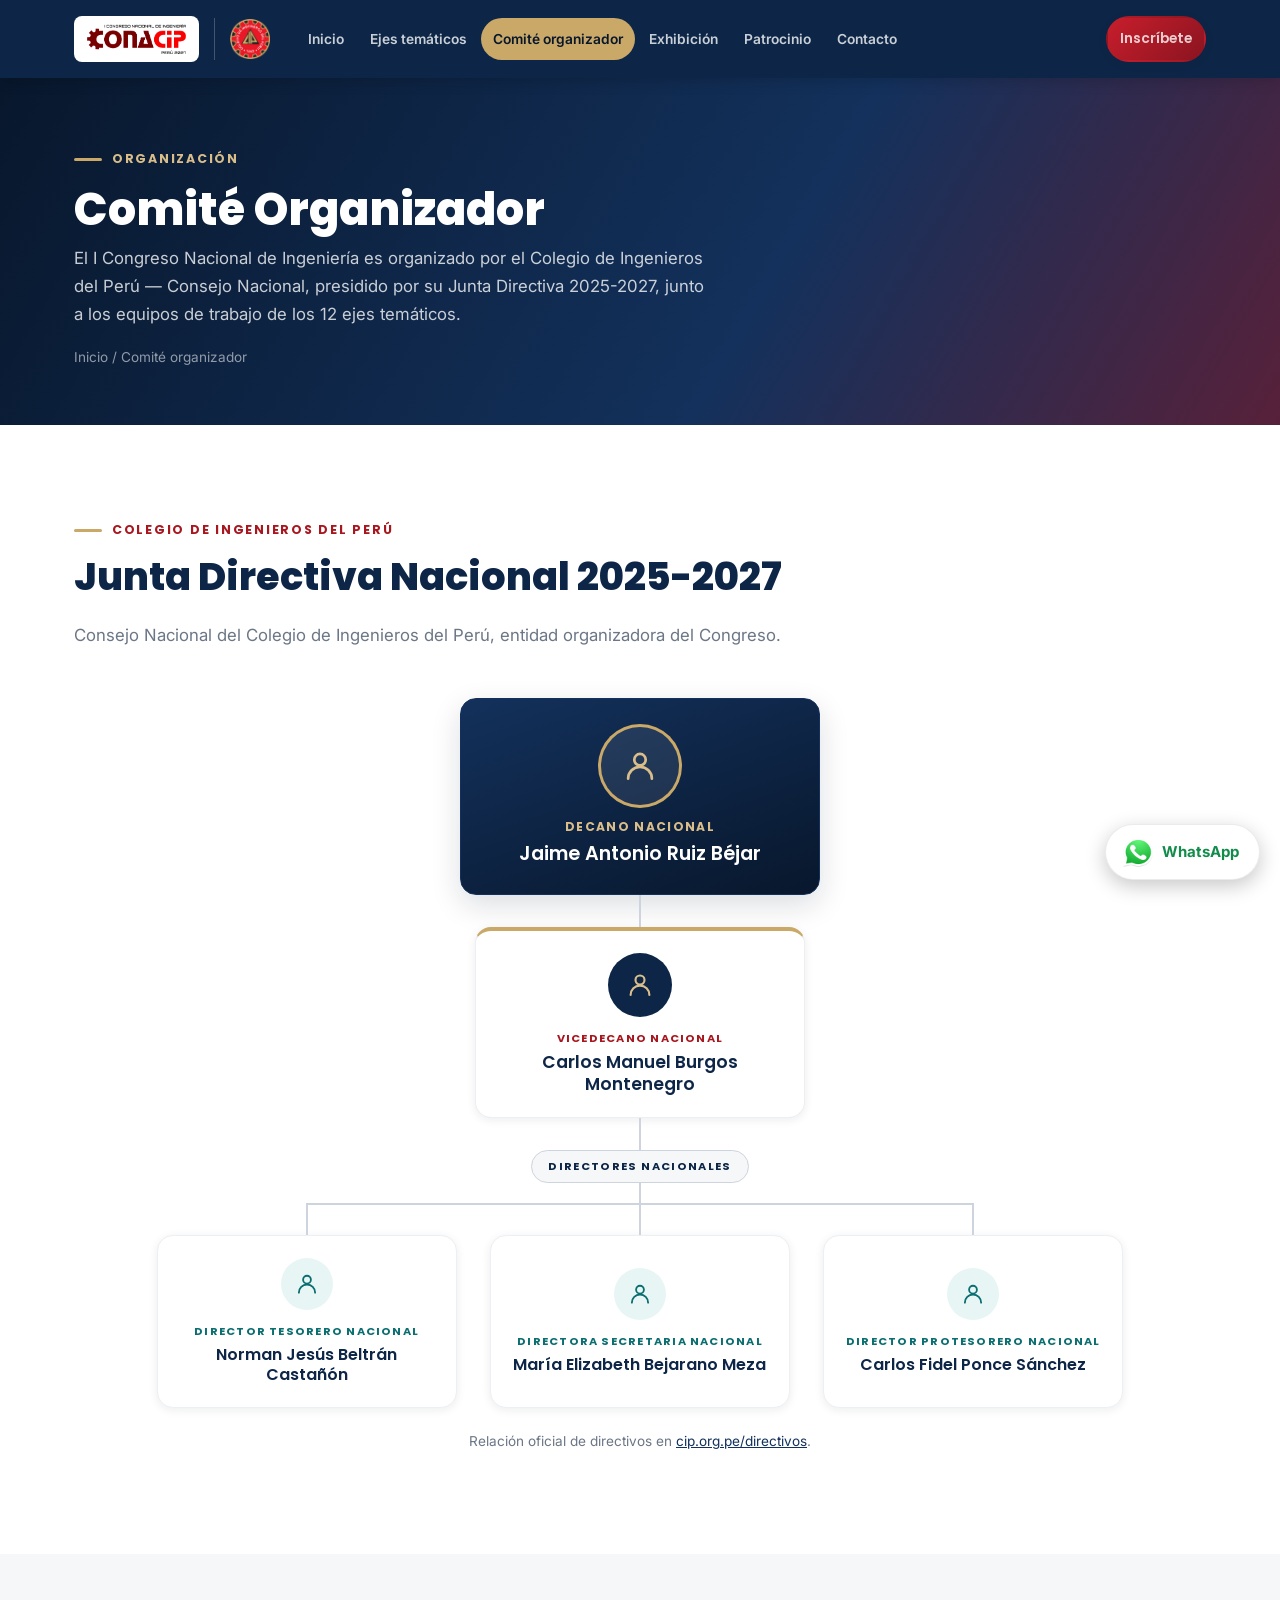
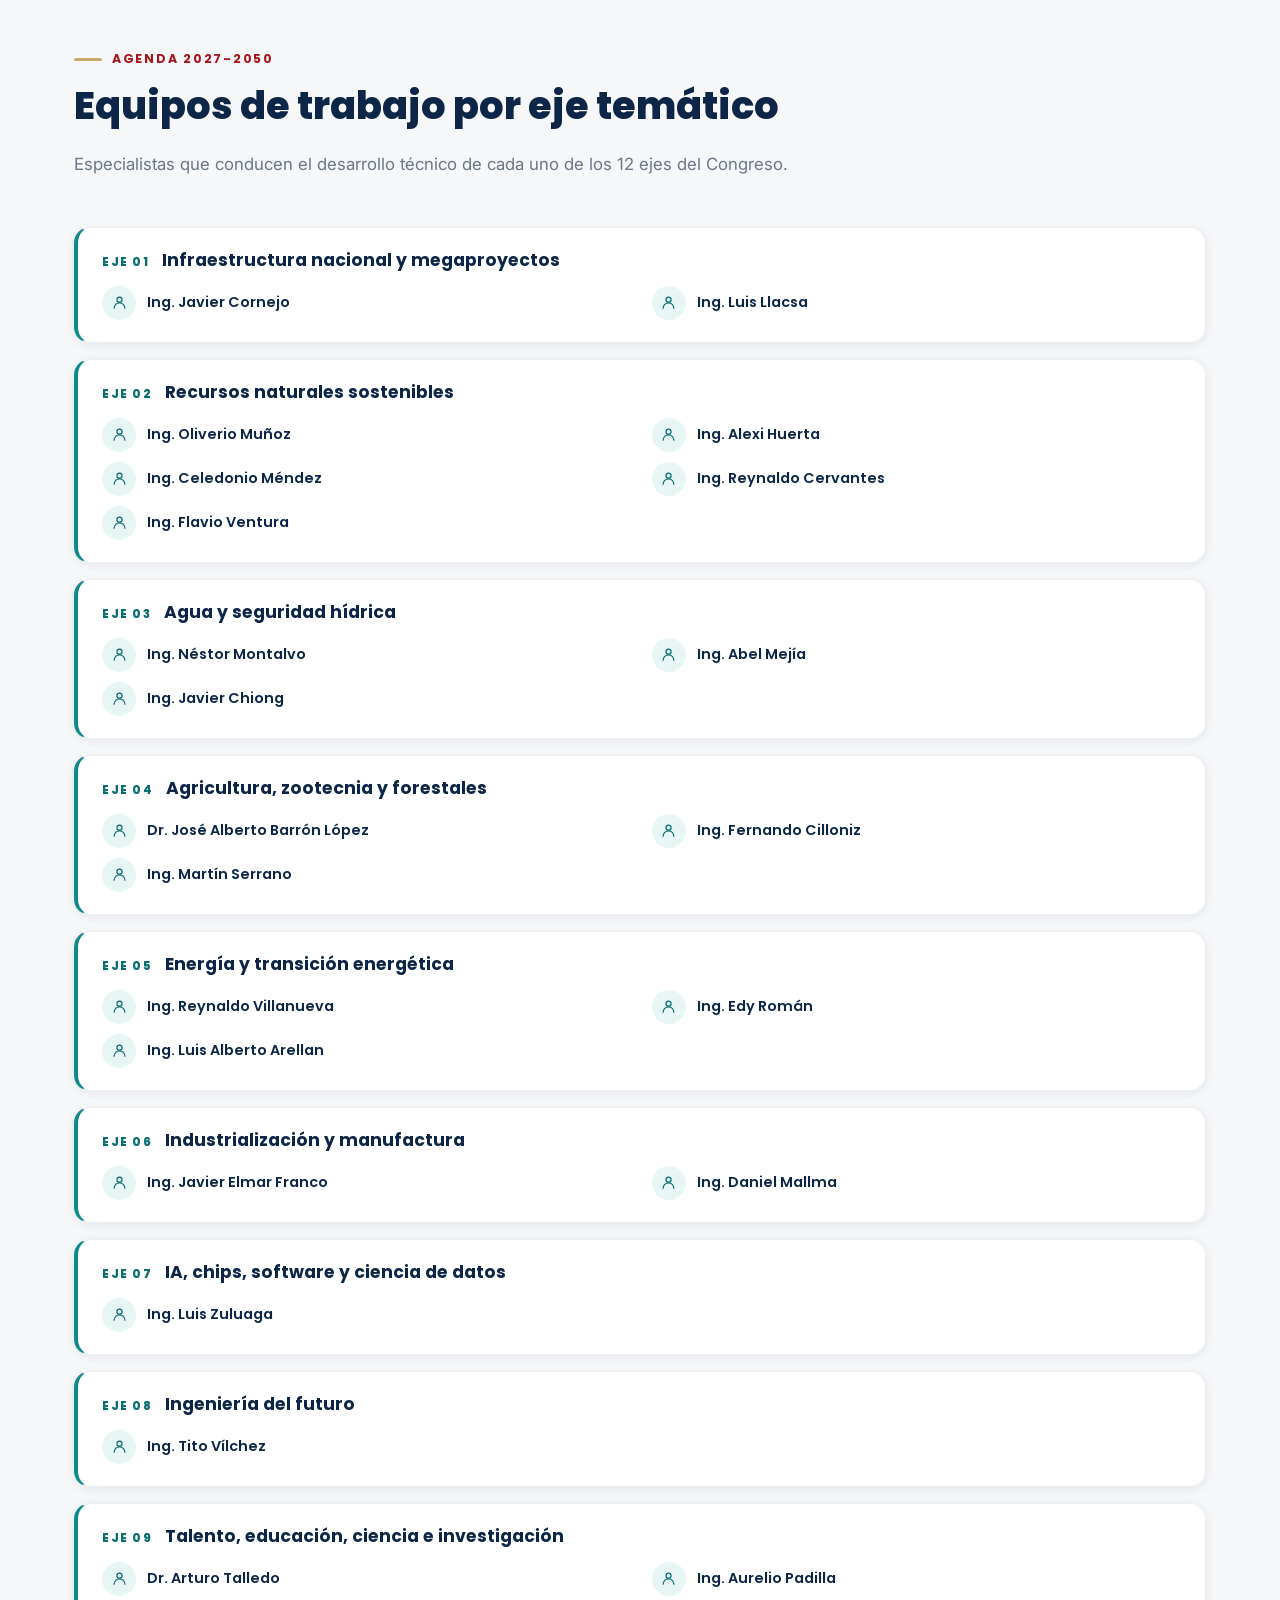
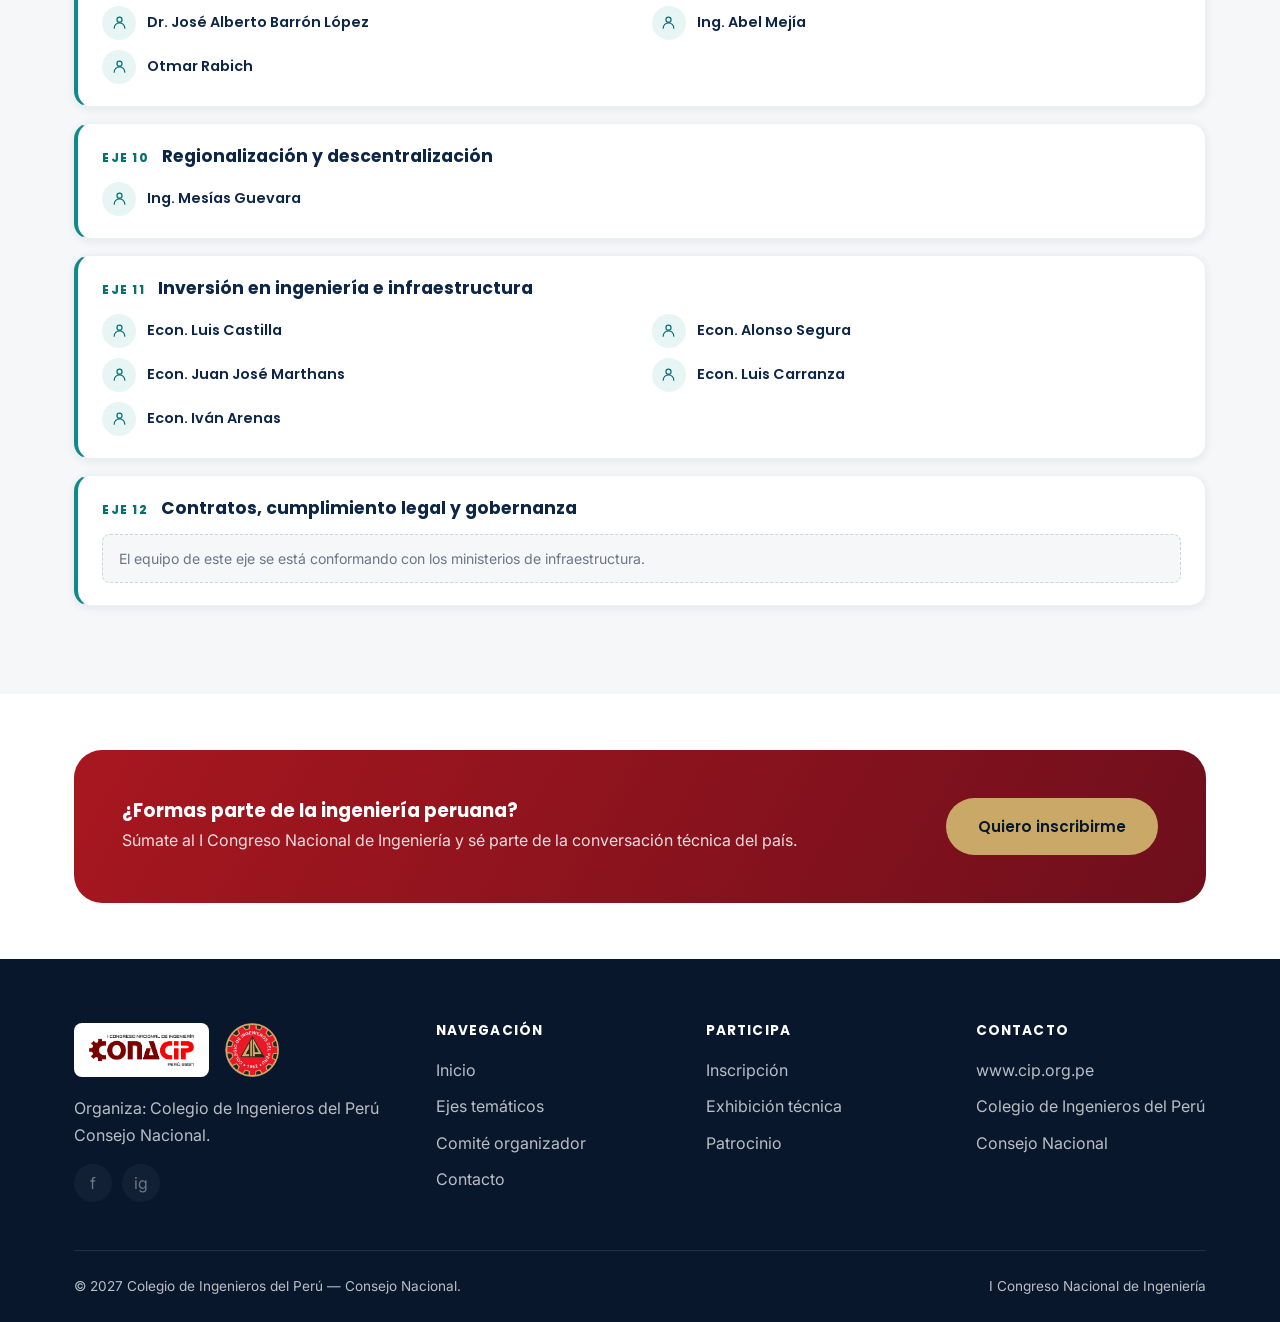
==== commit bca242f6: "Obs. 13: 'Consejo Nacional' en segundo renglón (Contacto y pie de página)" ====
--- a/comite-organizador.html
+++ b/comite-organizador.html
@@ -285,7 +285,7 @@
           <span class="mark-badge"><img src="assets/img/logo-conacip.png" alt="I Congreso Nacional de Ingeniería"></span>
           <img class="seal" src="assets/img/logo-cip-seal.png" alt="Colegio de Ingenieros del Perú">
         </div>
-        <p>Organiza: Colegio de Ingenieros del Perú — Consejo Nacional.</p>
+        <p>Organiza: Colegio de Ingenieros del Perú<br>Consejo Nacional.</p>
         <div class="footer-social">
           <a href="#" aria-label="Facebook (próximamente)" title="Próximamente">f</a>
           <a href="#" aria-label="Instagram (próximamente)" title="Próximamente">ig</a>
--- a/css/styles-v3.css
+++ b/css/styles-v3.css
@@ -2202,7 +2202,7 @@
   --pl-reserva: var(--gold-500);
   --pl-ocupado: var(--navy-800);
   /* Piso del recinto: es grass, por eso va en verde */
-  --pl-cesped: #9fcf7f;
+  --pl-cesped: #d8dce2;
 }
 
 /* El plano necesita más ancho que el resto de la página: esta sección
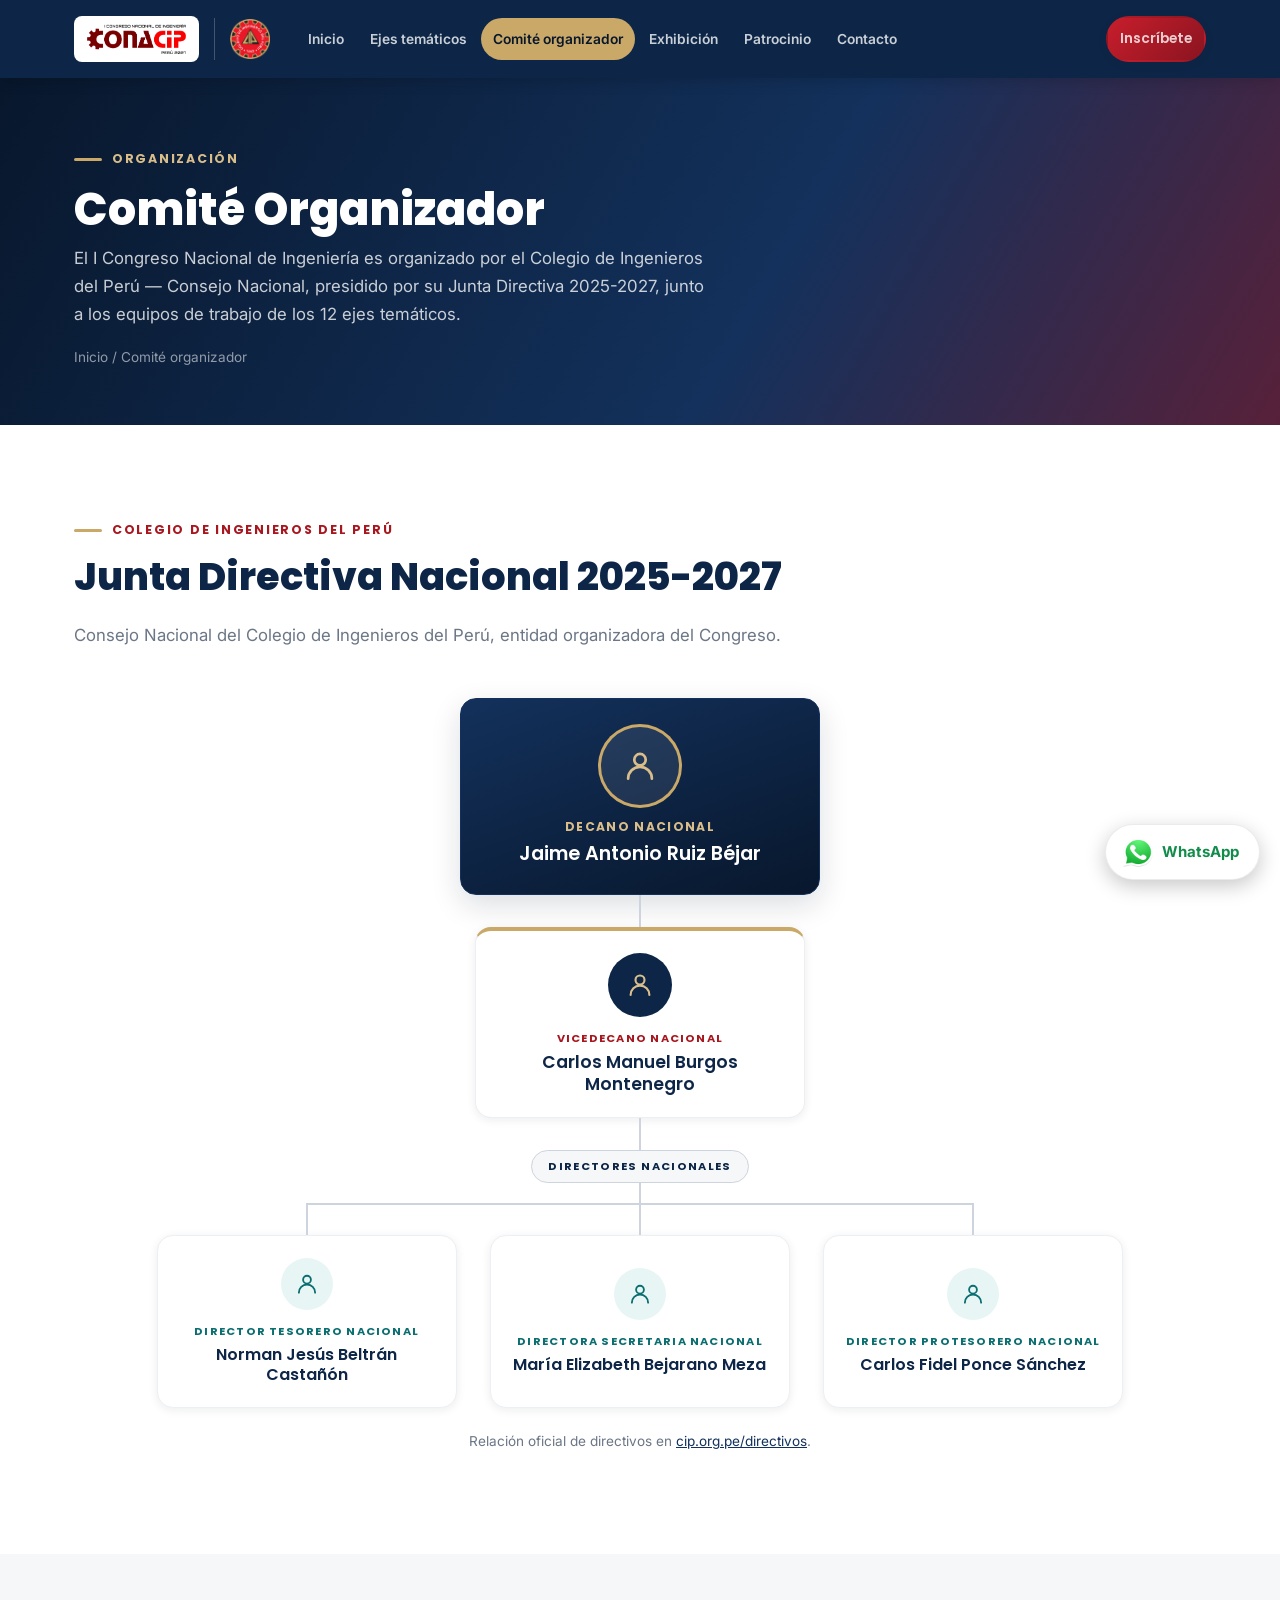
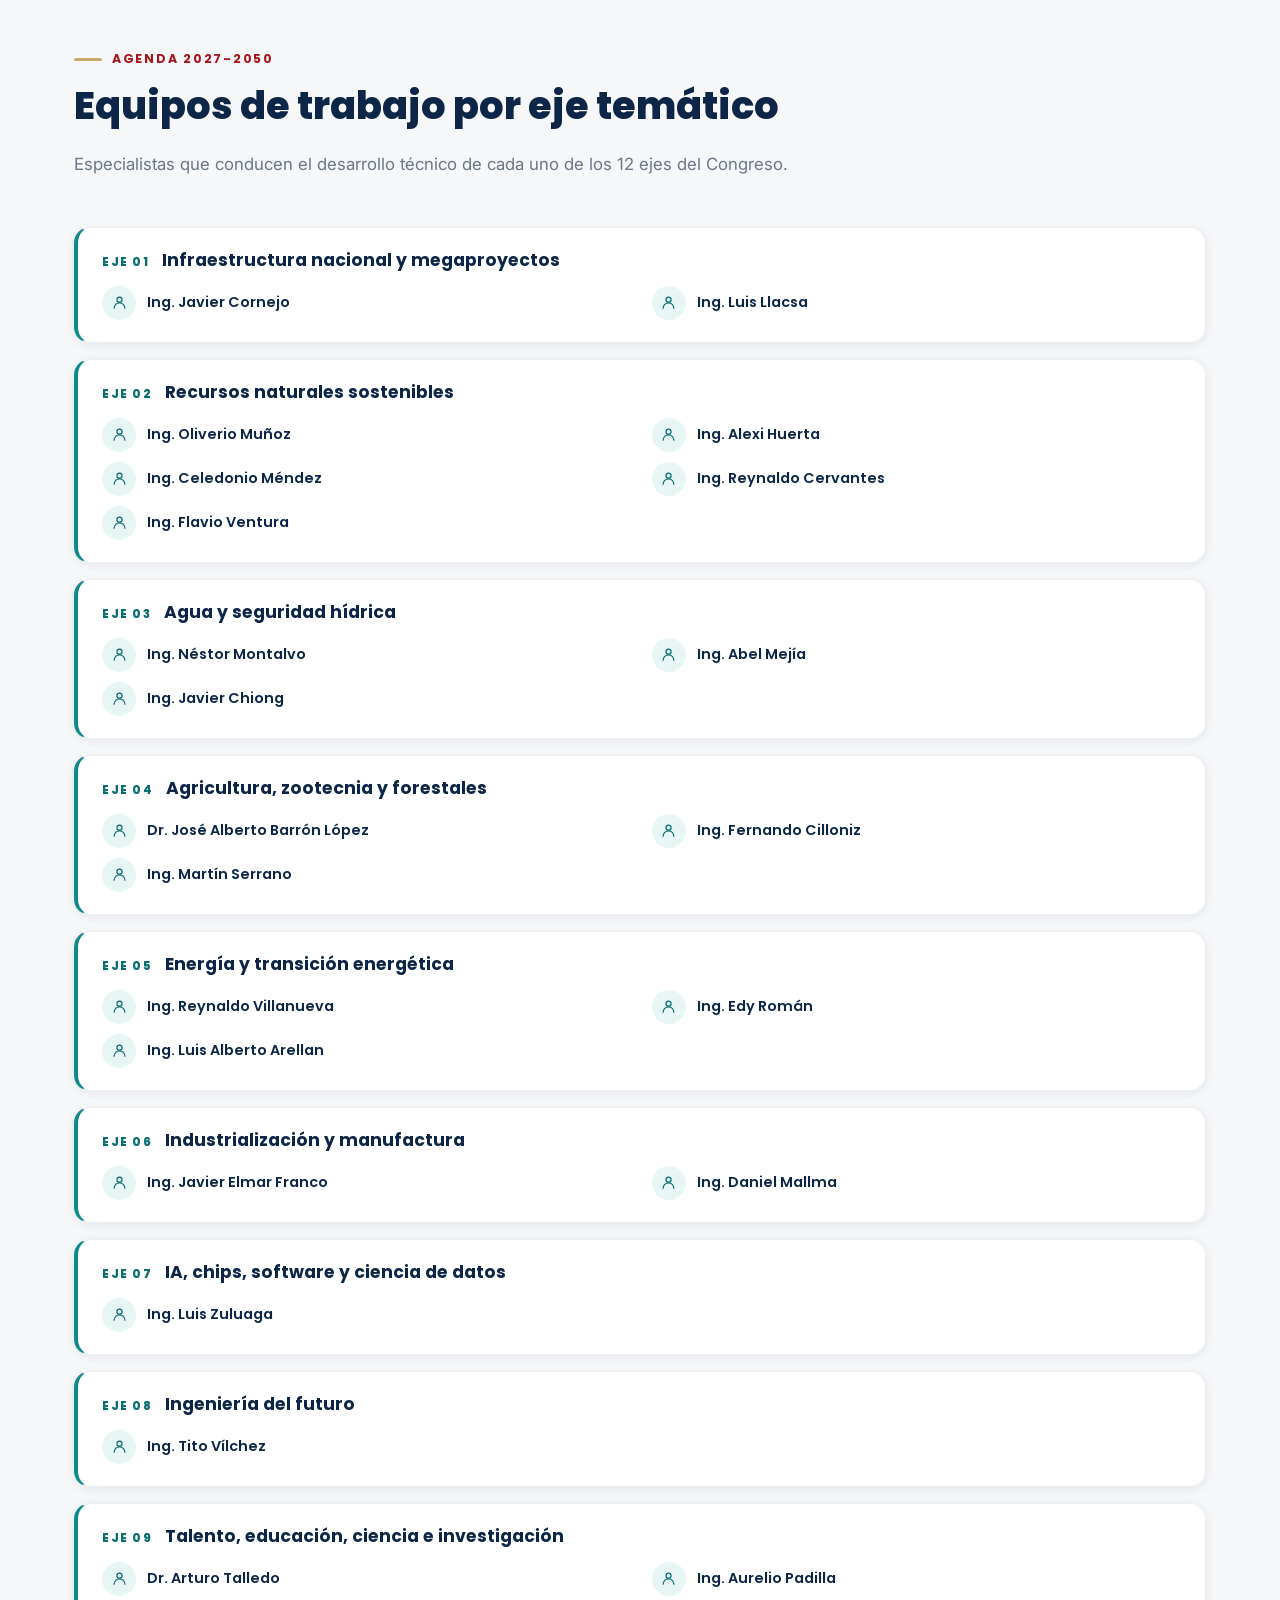
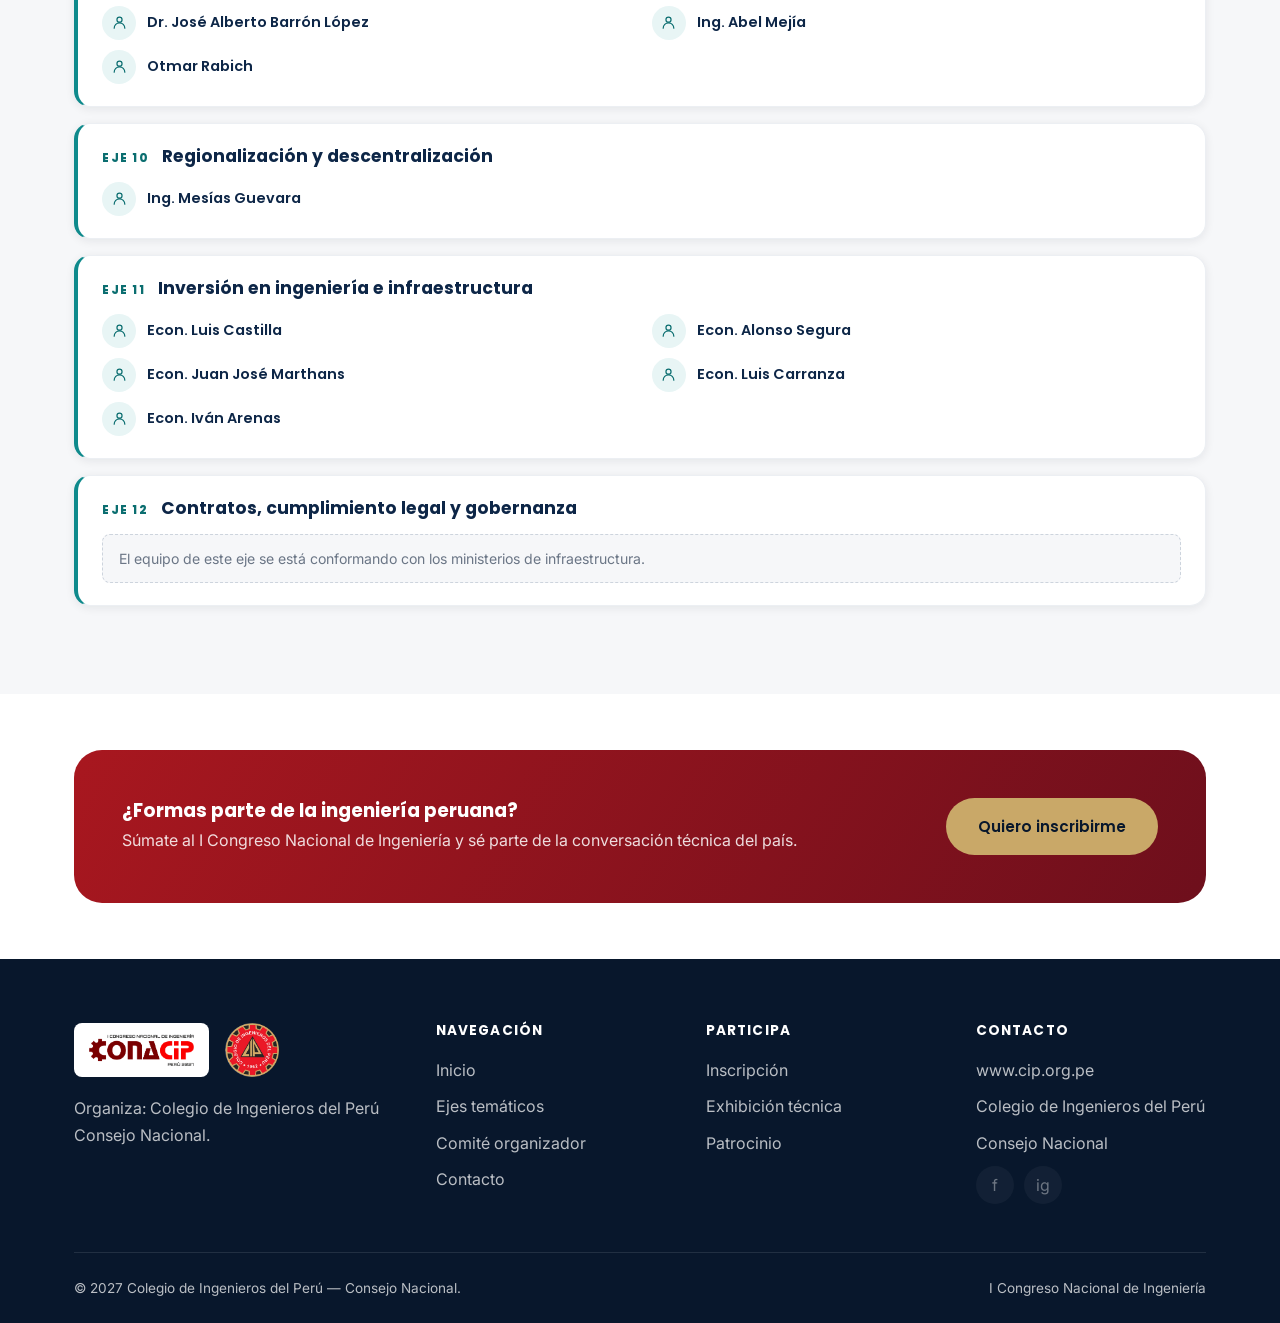
==== commit 33b53ec9: "Obs. 14: mover redes sociales a la columna Contacto del pie" ====
--- a/comite-organizador.html
+++ b/comite-organizador.html
@@ -286,10 +286,6 @@
           <img class="seal" src="assets/img/logo-cip-seal.png" alt="Colegio de Ingenieros del Perú">
         </div>
         <p>Organiza: Colegio de Ingenieros del Perú<br>Consejo Nacional.</p>
-        <div class="footer-social">
-          <a href="#" aria-label="Facebook (próximamente)" title="Próximamente">f</a>
-          <a href="#" aria-label="Instagram (próximamente)" title="Próximamente">ig</a>
-        </div>
       </div>
       <div class="footer-col">
         <h4>Navegación</h4>
@@ -315,6 +311,10 @@
           <li>Colegio de Ingenieros del Perú</li>
           <li>Consejo Nacional</li>
         </ul>
+        <div class="footer-social">
+          <a href="#" aria-label="Facebook (próximamente)" title="Próximamente">f</a>
+          <a href="#" aria-label="Instagram (próximamente)" title="Próximamente">ig</a>
+        </div>
       </div>
     </div>
     <div class="footer-bottom">
